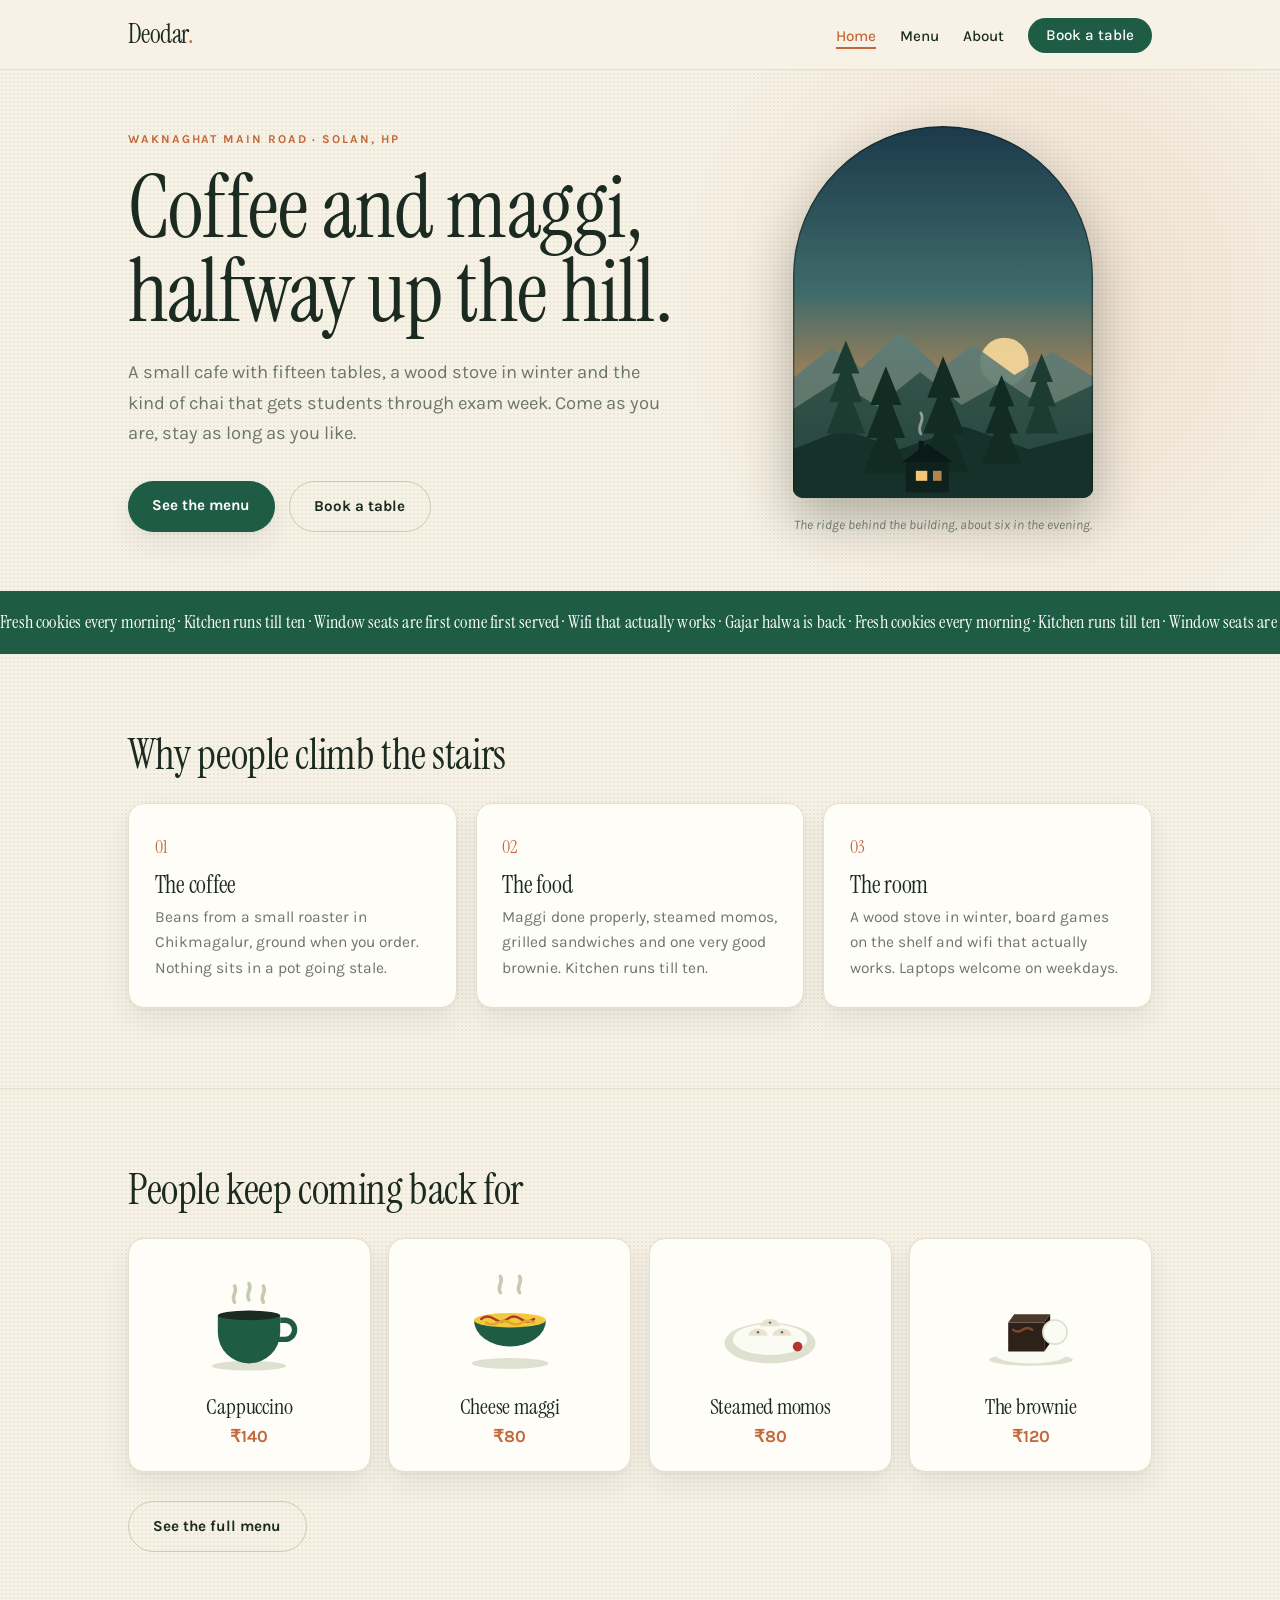
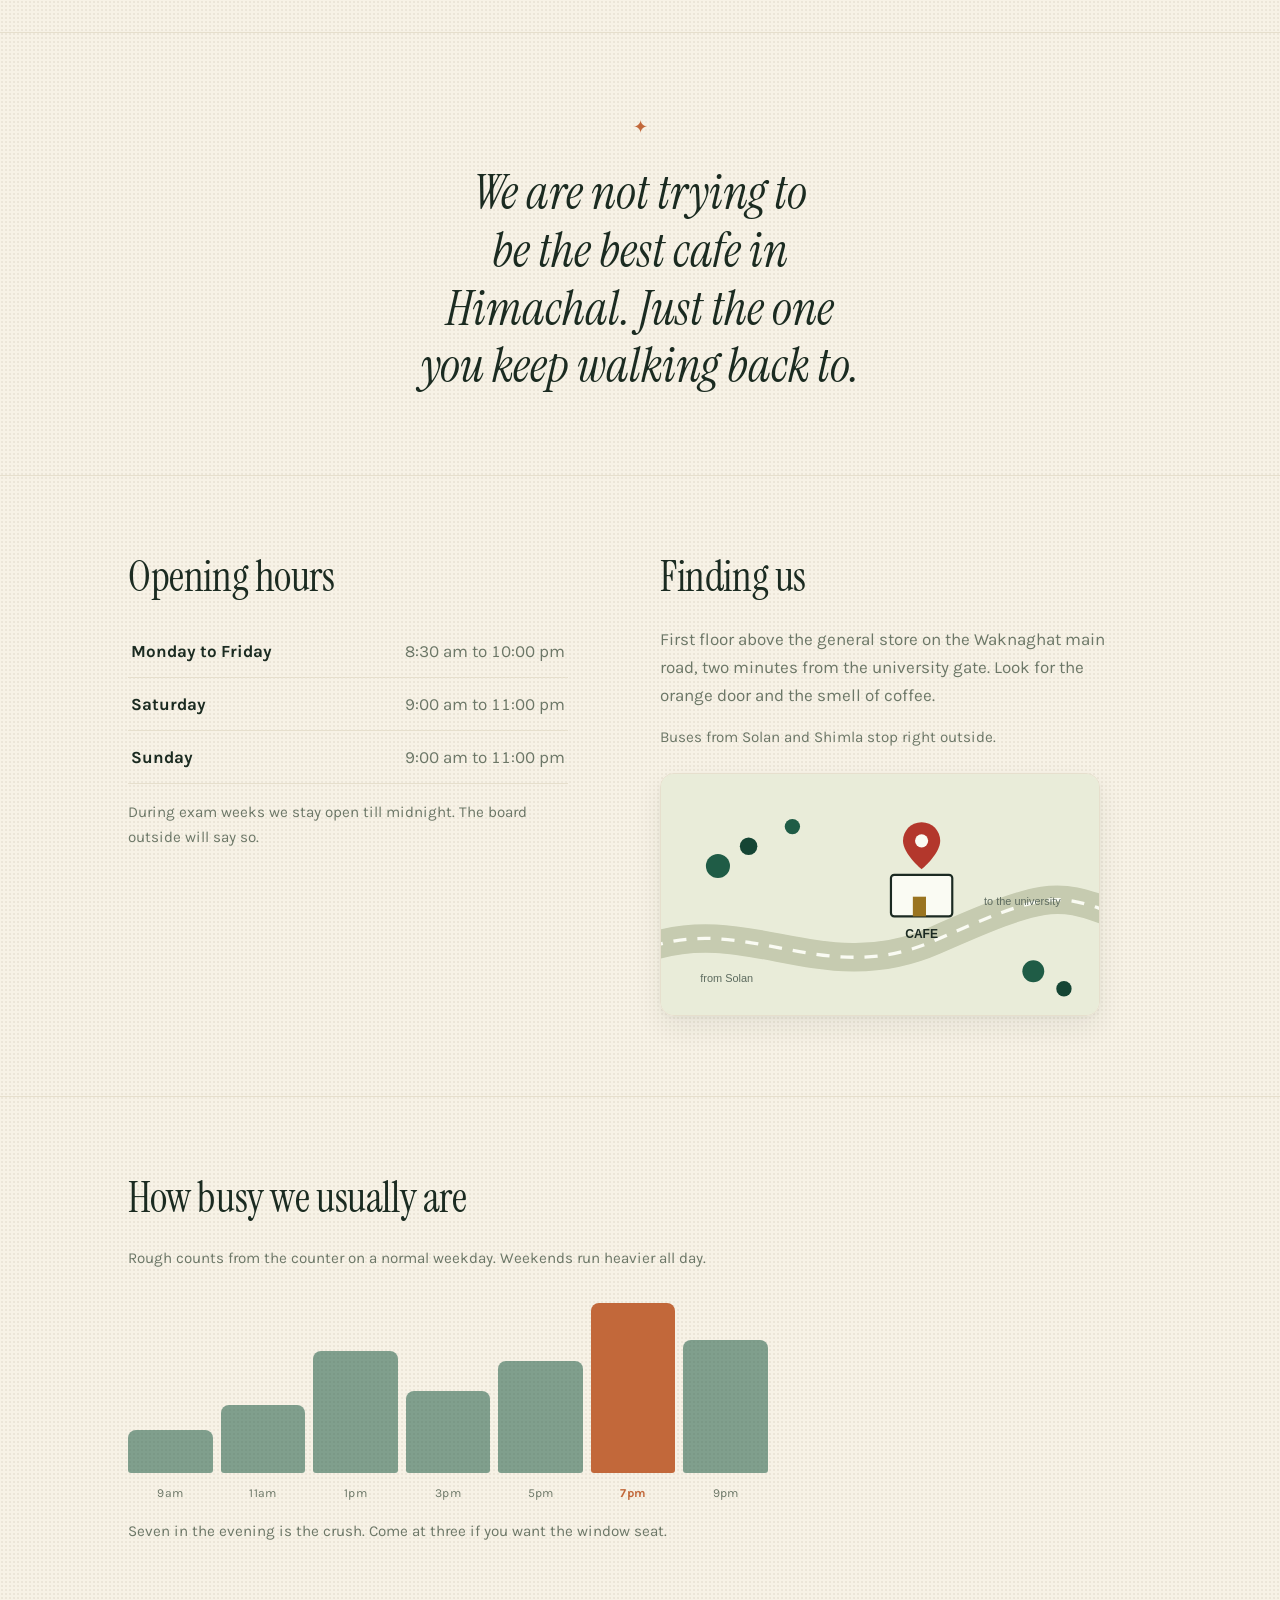
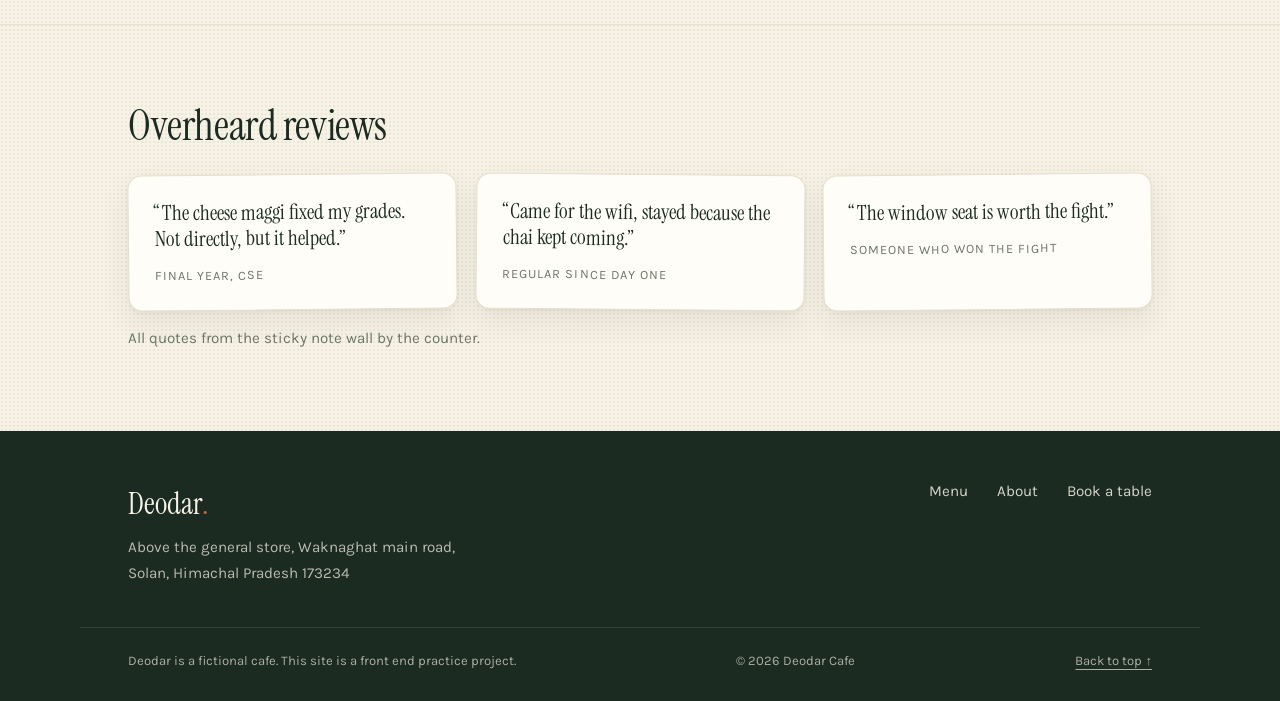
==== index.html @ 100032c5 "menu reads in two columns on wider screens" ====
<!DOCTYPE html>
<html lang="en">
<head>
  <meta charset="UTF-8">
  <meta name="viewport" content="width=device-width, initial-scale=1.0">
  <meta name="color-scheme" content="light dark">
  <title>Deodar Cafe · Waknaghat</title>
  <meta name="description" content="Deodar Cafe, a small fictional cafe in Waknaghat, Solan. Coffee, chai, maggi and momos. Built as a front end practice project.">
  <link rel="icon" href="data:image/svg+xml,%3Csvg xmlns='http://www.w3.org/2000/svg' viewBox='0 0 100 100'%3E%3Crect width='100' height='100' rx='22' fill='%231f5c46'/%3E%3Ctext x='50' y='72' font-size='58' font-weight='bold' text-anchor='middle' fill='%23f7f2ea' font-family='Georgia, serif'%3ED%3C/text%3E%3C/svg%3E">
  <link rel="preconnect" href="https://fonts.googleapis.com">
  <link rel="preconnect" href="https://fonts.gstatic.com" crossorigin>
  <link href="https://fonts.googleapis.com/css2?family=Instrument+Serif:ital@0;1&family=Karla:wght@400;500;700&display=swap" rel="stylesheet">
  <link rel="stylesheet" href="css/styles.css?v=4">
</head>
<body>

  <a class="skip" href="#main">Skip to content</a>

  <header class="site-head" id="top">
    <div class="container nav">
      <a class="brand" href="index.html">Deodar<span class="brand-mark">.</span></a>
      <nav aria-label="Primary">
        <ul class="nav-links">
          <li><a href="index.html" aria-current="page">Home</a></li>
          <li><a href="menu.html">Menu</a></li>
          <li><a href="about.html">About</a></li>
          <li><a class="nav-cta" href="book.html">Book a table</a></li>
        </ul>
      </nav>
    </div>
  </header>

  <main id="main">

    <section class="hero">
      <div class="container hero-grid">
        <div class="hero-text">
          <p class="eyebrow">Waknaghat main road · Solan, HP</p>
          <h1>Coffee and maggi, halfway up the hill.</h1>
          <p class="lede">
            A small cafe with fifteen tables, a wood stove in winter and the
            kind of chai that gets students through exam week. Come as you are,
            stay as long as you like.
          </p>
          <div class="hero-actions">
            <a class="btn" href="menu.html">See the menu</a>
            <a class="btn btn-ghost" href="book.html">Book a table</a>
          </div>
        </div>
        <figure class="hero-art">
          <img src="images/ridge.svg" alt="Deodar trees and Himalayan ridges at dusk, with the lit window of the cafe" width="420" height="520">
          <figcaption>The ridge behind the building, about six in the evening.</figcaption>
        </figure>
      </div>
    </section>

    <div class="ticker">
      <div class="ticker-track">
        <p class="ticker-items">Fresh cookies every morning · Kitchen runs till ten · Window seats are first come first served · Wifi that actually works · Gajar halwa is back ·&nbsp;</p>
        <p class="ticker-items" aria-hidden="true">Fresh cookies every morning · Kitchen runs till ten · Window seats are first come first served · Wifi that actually works · Gajar halwa is back ·&nbsp;</p>
      </div>
    </div>

    <section class="highlights">
      <div class="container">
        <h2 class="section-title">Why people climb the stairs</h2>
        <div class="highlight-grid">
          <article class="highlight">
            <h3>The coffee</h3>
            <p>
              Beans from a small roaster in Chikmagalur, ground when you order.
              Nothing sits in a pot going stale.
            </p>
          </article>
          <article class="highlight">
            <h3>The food</h3>
            <p>
              Maggi done properly, steamed momos, grilled sandwiches and one
              very good brownie. Kitchen runs till ten.
            </p>
          </article>
          <article class="highlight">
            <h3>The room</h3>
            <p>
              A wood stove in winter, board games on the shelf and wifi that
              actually works. Laptops welcome on weekdays.
            </p>
          </article>
        </div>
      </div>
    </section>

    <section class="teaser">
      <div class="container">
        <h2 class="section-title">People keep coming back for</h2>
        <div class="teaser-grid">
          <a class="teaser-card" href="menu.html">
            <img src="images/coffee-cup.svg" alt="" width="120" height="120">
            <h3>Cappuccino</h3>
            <p class="teaser-price">₹140</p>
          </a>
          <a class="teaser-card" href="menu.html">
            <img src="images/maggi-bowl.svg" alt="" width="120" height="120">
            <h3>Cheese maggi</h3>
            <p class="teaser-price">₹80</p>
          </a>
          <a class="teaser-card" href="menu.html">
            <img src="images/momos.svg" alt="" width="120" height="120">
            <h3>Steamed momos</h3>
            <p class="teaser-price">₹80</p>
          </a>
          <a class="teaser-card" href="menu.html">
            <img src="images/brownie.svg" alt="" width="120" height="120">
            <h3>The brownie</h3>
            <p class="teaser-price">₹120</p>
          </a>
        </div>
        <p class="after-grid"><a class="btn btn-ghost" href="menu.html">See the full menu</a></p>
      </div>
    </section>

    <section class="statement">
      <div class="container">
        <p class="statement-mark" aria-hidden="true">✦</p>
        <p class="statement-text">
          We are not trying to be the best cafe in Himachal.
          Just the one you keep walking back to.
        </p>
      </div>
    </section>

    <section class="hours">
      <div class="container hours-grid">
        <div>
          <h2 class="section-title">Opening hours</h2>
          <table class="hours-table">
            <caption class="visually-hidden">Opening hours by day</caption>
            <tbody>
              <tr>
                <th scope="row">Monday to Friday</th>
                <td>8:30 am to 10:00 pm</td>
              </tr>
              <tr>
                <th scope="row">Saturday</th>
                <td>9:00 am to 11:00 pm</td>
              </tr>
              <tr>
                <th scope="row">Sunday</th>
                <td>9:00 am to 11:00 pm</td>
              </tr>
            </tbody>
          </table>
          <p class="note">During exam weeks we stay open till midnight. The board outside will say so.</p>
        </div>
        <div>
          <h2 class="section-title">Finding us</h2>
          <p>
            First floor above the general store on the Waknaghat main road,
            two minutes from the university gate. Look for the orange door
            and the smell of coffee.
          </p>
          <p class="note">Buses from Solan and Shimla stop right outside.</p>
          <img class="map" src="images/find-us.svg" alt="Hand drawn map showing the cafe on the main road, with a pin above the general store" width="400" height="220">
        </div>
      </div>
    </section>

    <section class="busy">
      <div class="container">
        <h2 class="section-title">How busy we usually are</h2>
        <p class="note">Rough counts from the counter on a normal weekday. Weekends run heavier all day.</p>
        <ul class="busy-chart">
          <li style="--level: 25"><span class="bar"></span><span class="hour">9am</span></li>
          <li style="--level: 40"><span class="bar"></span><span class="hour">11am</span></li>
          <li style="--level: 72"><span class="bar"></span><span class="hour">1pm</span></li>
          <li style="--level: 48"><span class="bar"></span><span class="hour">3pm</span></li>
          <li style="--level: 66"><span class="bar"></span><span class="hour">5pm</span></li>
          <li class="peak" style="--level: 100"><span class="bar"></span><span class="hour">7pm</span></li>
          <li style="--level: 78"><span class="bar"></span><span class="hour">9pm</span></li>
        </ul>
        <p class="note">Seven in the evening is the crush. Come at three if you want the window seat.</p>
      </div>
    </section>

    <section class="quotes">
      <div class="container">
        <h2 class="section-title">Overheard reviews</h2>
        <div class="quote-grid">
          <blockquote class="quote">
            <p>“The cheese maggi fixed my grades. Not directly, but it helped.”</p>
            <footer class="quote-who">Final year, CSE</footer>
          </blockquote>
          <blockquote class="quote">
            <p>“Came for the wifi, stayed because the chai kept coming.”</p>
            <footer class="quote-who">Regular since day one</footer>
          </blockquote>
          <blockquote class="quote">
            <p>“The window seat is worth the fight.”</p>
            <footer class="quote-who">Someone who won the fight</footer>
          </blockquote>
        </div>
        <p class="note">All quotes from the sticky note wall by the counter.</p>
      </div>
    </section>

  </main>

  <footer class="site-foot">
    <div class="container foot-grid">
      <div>
        <p class="foot-brand">Deodar<span class="brand-mark">.</span></p>
        <p class="foot-addr">
          Above the general store, Waknaghat main road,<br>
          Solan, Himachal Pradesh 173234
        </p>
      </div>
      <ul class="foot-links">
        <li><a href="menu.html">Menu</a></li>
        <li><a href="about.html">About</a></li>
        <li><a href="book.html">Book a table</a></li>
      </ul>
    </div>
    <div class="container foot-note">
      <p>Deodar is a fictional cafe. This site is a front end practice project.</p>
      <p>© 2026 Deodar Cafe</p>
      <a class="top-link" href="#top">Back to top ↑</a>
    </div>
  </footer>

</body>
</html>
---- css/styles.css ----
/*
  Deodar Cafe
  One stylesheet for the whole site. Mobile first, no javascript.
*/

/* tokens */

:root {
  --bg: #f7f2e6;
  --card: #fffdf7;
  --ink: #1b2b21;
  --muted: #6c7767;
  --brand: #1f5c46;
  --brand-deep: #14402f;
  --accent: #c2683a;
  --gold: #b0801f;
  --line: #e6dfcd;
  --line-strong: #d2c8b1;
  --shadow: 0 2px 4px rgba(27, 43, 33, 0.04), 0 12px 28px rgba(27, 43, 33, 0.07);
  --shadow-lift: 0 4px 8px rgba(27, 43, 33, 0.06), 0 18px 40px rgba(27, 43, 33, 0.12);

  --display: "Instrument Serif", Georgia, "Times New Roman", serif;
  --body: "Karla", -apple-system, "Segoe UI", Roboto, Helvetica, Arial, sans-serif;
}

/* dark theme, follows the device setting */

@media (prefers-color-scheme: dark) {
  :root {
    --bg: #12160e;
    --card: #1e2419;
    --ink: #ece7d8;
    --muted: #9aa28f;
    --brand: #7fc0a0;
    --brand-deep: #a2d7bb;
    --accent: #e29063;
    --gold: #d8ae4c;
    --line: #333a2a;
    --line-strong: #48513a;
    --shadow: 0 2px 4px rgba(0, 0, 0, 0.3), 0 12px 28px rgba(0, 0, 0, 0.35);
    --shadow-lift: 0 4px 8px rgba(0, 0, 0, 0.35), 0 18px 40px rgba(0, 0, 0, 0.45);
  }
}

/* base */

* {
  box-sizing: border-box;
}

html {
  scroll-behavior: smooth;
}

body {
  margin: 0;
  background-color: var(--bg);
  /* a faint speckle so the paper is not a flat slab of colour */
  background-image: radial-gradient(rgba(120, 110, 80, 0.09) 1px, transparent 1px);
  background-size: 4px 4px;
  color: var(--ink);
  font-family: var(--body);
  font-size: 1.0625rem;
  line-height: 1.65;
  -webkit-font-smoothing: antialiased;
}

h1,
h2,
h3 {
  font-family: var(--display);
  font-weight: 400;
  line-height: 1.05;
  letter-spacing: -0.01em;
  margin: 0;
}

p {
  margin: 0;
}

img {
  max-width: 100%;
  display: block;
}

a {
  color: var(--brand-deep);
  text-decoration-thickness: 1px;
  text-underline-offset: 4px;
}

a:hover {
  color: var(--accent);
}

:focus-visible {
  outline: 2px solid var(--accent);
  outline-offset: 3px;
}

::selection {
  background: var(--brand);
  color: #fff;
}

.container {
  max-width: 1120px;
  margin-inline: auto;
  padding-inline: clamp(1.25rem, 5vw, 3rem);
}

/* skip link, hidden until focused */

.skip {
  position: absolute;
  left: -999px;
}

.skip:focus {
  left: 1rem;
  top: 1rem;
  z-index: 60;
  background: var(--ink);
  color: var(--bg);
  padding: 0.5rem 0.9rem;
  border-radius: 8px;
}

.visually-hidden {
  position: absolute;
  width: 1px;
  height: 1px;
  overflow: hidden;
  clip: rect(0 0 0 0);
  white-space: nowrap;
}

/* small caps label used above headings */

.eyebrow {
  font-size: 0.75rem;
  font-weight: 700;
  letter-spacing: 0.16em;
  text-transform: uppercase;
  color: var(--accent);
  margin-bottom: 1rem;
}

/* header */

.site-head {
  position: sticky;
  top: 0;
  z-index: 30;
  background: color-mix(in srgb, var(--bg) 88%, transparent);
  backdrop-filter: blur(10px);
  border-bottom: 1px solid var(--line);
}

.nav {
  display: flex;
  align-items: center;
  justify-content: space-between;
  gap: 0.6rem 1rem;
  flex-wrap: wrap;
  padding-block: 0.85rem;
}

.brand {
  font-family: var(--display);
  font-size: 1.6rem;
  letter-spacing: -0.02em;
  color: var(--ink);
  text-decoration: none;
}

.brand-mark {
  color: var(--accent);
}

.nav-links {
  list-style: none;
  margin: 0;
  padding: 0;
  display: flex;
  align-items: center;
  flex-wrap: wrap;
  gap: 0.4rem 1.5rem;
}

.nav-links a {
  position: relative;
  font-size: 0.95rem;
  font-weight: 500;
  color: var(--ink);
  text-decoration: none;
}

/* underline grows from the left on hover */
.nav-links a:not(.nav-cta)::after {
  content: "";
  position: absolute;
  left: 0;
  bottom: -4px;
  width: 100%;
  height: 1.5px;
  background: var(--accent);
  transform: scaleX(0);
  transform-origin: left;
  transition: transform 0.25s ease;
}

.nav-links a:not(.nav-cta):hover::after,
.nav-links a[aria-current="page"]:not(.nav-cta)::after {
  transform: scaleX(1);
}

.nav-links a:hover {
  color: var(--accent);
}

.nav-links a[aria-current="page"] {
  color: var(--accent);
}

.nav-cta {
  background: var(--brand);
  color: #fff !important;
  padding: 0.55em 1.2em;
  border-radius: 999px;
  transition: background 0.2s ease, transform 0.2s ease;
}

.nav-cta:hover {
  background: var(--brand-deep);
  transform: translateY(-1px);
}

/* buttons */

.btn {
  display: inline-block;
  font-weight: 700;
  font-size: 0.95rem;
  text-decoration: none;
  background: var(--brand);
  color: #fff;
  padding: 0.8em 1.6em;
  border-radius: 999px;
  box-shadow: var(--shadow);
  transition: background 0.2s ease, transform 0.2s ease, box-shadow 0.2s ease;
}

.btn:hover {
  background: var(--brand-deep);
  color: #fff;
  transform: translateY(-2px);
  box-shadow: var(--shadow-lift);
}

.btn:active {
  transform: translateY(0);
}

.btn-ghost {
  background: transparent;
  color: var(--ink);
  border: 1.5px solid var(--line-strong);
  box-shadow: none;
}

.btn-ghost:hover {
  background: transparent;
  color: var(--accent);
  border-color: var(--accent);
}

/* hero */

.hero {
  position: relative;
  overflow: hidden;
  padding-block: 0;
}

/* a soft warm glow behind the hero */
.hero::before {
  content: "";
  position: absolute;
  top: -30%;
  right: -10%;
  width: 60%;
  aspect-ratio: 1;
  background: radial-gradient(circle, rgba(194, 104, 58, 0.14), transparent 65%);
  pointer-events: none;
}

.hero-grid {
  position: relative;
  display: grid;
  gap: 2.5rem;
  align-items: center;
  padding-block: clamp(2.5rem, 5vw, 3.5rem);
}

h1 {
  font-size: clamp(2.9rem, 9vw, 5.4rem);
  line-height: 0.98;
  max-width: 15ch;
}

.lede {
  margin-top: 1.4rem;
  font-size: 1.15rem;
  max-width: 50ch;
  color: var(--muted);
}

.hero-actions {
  margin-top: 2rem;
  display: flex;
  flex-wrap: wrap;
  gap: 0.9rem;
}

.hero-art {
  margin: 0;
  max-width: 420px;
  margin-inline: auto;
}

.hero-art img {
  width: 100%;
  height: auto;
  border-radius: 210px 210px 14px 14px;
  box-shadow: 0 20px 50px rgba(15, 29, 24, 0.3);
}

.hero-art figcaption {
  margin-top: 1rem;
  font-size: 0.82rem;
  color: var(--muted);
  text-align: center;
  font-style: italic;
}

/* the scrolling notice band */

.ticker {
  overflow: hidden;
  background: var(--brand);
  color: #fff;
}

.ticker-track {
  display: flex;
  width: max-content;
  animation: slide 34s linear infinite;
}

.ticker:hover .ticker-track {
  animation-play-state: paused;
}

.ticker-items {
  margin: 0;
  padding-block: 1rem;
  white-space: nowrap;
  font-family: var(--display);
  font-size: 1.15rem;
  letter-spacing: 0.01em;
}

@keyframes slide {
  to {
    transform: translateX(-50%);
  }
}

/* sections */

main > section {
  padding-block: clamp(3rem, 8vw, 5rem);
}

main > section + section:not(.hero) {
  border-top: 1px solid var(--line);
}

.page-head {
  padding-block: clamp(2.5rem, 7vw, 4rem) clamp(1.5rem, 4vw, 2.5rem);
}

.page-head h1 {
  font-size: clamp(2.4rem, 7vw, 4rem);
}

.section-title {
  font-size: clamp(1.8rem, 4.5vw, 2.6rem);
  margin-bottom: 1.6rem;
}

.note {
  color: var(--muted);
  font-size: 0.95rem;
  margin-top: 1rem;
}

/* highlights */

.highlight-grid {
  display: grid;
  gap: 1.2rem;
  counter-reset: highlight;
}

.highlight {
  position: relative;
  background: var(--card);
  border: 1px solid var(--line);
  border-radius: 16px;
  padding: 1.8rem 1.6rem 1.6rem;
  box-shadow: var(--shadow);
  transition: transform 0.25s ease, box-shadow 0.25s ease;
}

.highlight::before {
  counter-increment: highlight;
  content: "0" counter(highlight);
  font-family: var(--display);
  font-size: 1.1rem;
  color: var(--accent);
  display: block;
  margin-bottom: 0.6rem;
}

.highlight:hover {
  transform: translateY(-4px);
  box-shadow: var(--shadow-lift);
}

.highlight h3 {
  font-size: 1.5rem;
  margin-bottom: 0.5rem;
}

.highlight p {
  font-size: 0.97rem;
  color: var(--muted);
}

/* the favourites row */

.teaser-grid {
  display: flex;
  gap: 1.1rem;
  overflow-x: auto;
  scroll-snap-type: x mandatory;
  padding-bottom: 0.6rem;
}

.teaser-card {
  flex: 0 0 64%;
  scroll-snap-align: start;
  display: block;
  text-align: center;
  text-decoration: none;
  color: var(--ink);
  background: var(--card);
  border: 1px solid var(--line);
  border-radius: 16px;
  padding: 1.6rem 1rem 1.3rem;
  box-shadow: var(--shadow);
  transition: transform 0.25s ease, box-shadow 0.25s ease, border-color 0.25s ease;
}

.teaser-card:hover {
  transform: translateY(-5px);
  border-color: var(--brand);
  box-shadow: var(--shadow-lift);
  color: var(--ink);
}

.teaser-card img {
  margin-inline: auto;
  height: auto;
  transition: transform 0.3s ease;
}

.teaser-card:hover img {
  transform: scale(1.07) rotate(-2deg);
}

.teaser-card h3 {
  font-size: 1.35rem;
  margin-top: 0.7rem;
}

.teaser-price {
  margin-top: 0.2rem;
  font-weight: 700;
  color: var(--accent);
}

.after-grid {
  margin-top: 1.8rem;
}

/* the quiet statement between sections */

.statement {
  text-align: center;
}

.statement-mark {
  font-size: 1.1rem;
  color: var(--accent);
  margin-bottom: 1.4rem;
}

.statement-text {
  font-family: var(--display);
  font-style: italic;
  font-size: clamp(1.7rem, 4.6vw, 3rem);
  line-height: 1.2;
  max-width: 20ch;
  margin-inline: auto;
  text-wrap: balance;
}

/* hours and directions */

.hours-grid {
  display: grid;
  gap: 2.5rem;
}

.hours-grid p {
  max-width: 48ch;
  color: var(--muted);
}

.hours-table {
  border-collapse: collapse;
  width: 100%;
  max-width: 440px;
}

.hours-table th,
.hours-table td {
  padding: 0.75rem 0.2rem;
  border-bottom: 1px solid var(--line);
}

.hours-table th {
  text-align: left;
  font-weight: 700;
  color: var(--ink);
}

.hours-table td {
  text-align: right;
  color: var(--muted);
  font-variant-numeric: tabular-nums;
}

.map {
  margin-top: 1.4rem;
  width: 100%;
  max-width: 440px;
  height: auto;
  border: 1px solid var(--line);
  border-radius: 14px;
  box-shadow: var(--shadow);
}

/* the busy chart, each bar reads its height off a custom property */

.busy-chart {
  list-style: none;
  margin: 2rem 0 0;
  padding: 0;
  display: grid;
  grid-auto-flow: column;
  grid-auto-columns: 1fr;
  gap: 0.5rem;
  align-items: end;
  max-width: 640px;
}

.busy-chart li {
  display: grid;
  gap: 0.6rem;
  justify-items: center;
}

/* the bar is drawn at full height straight away.
   an entrance animation would hide the numbers if it never ran. */
.bar {
  width: 100%;
  height: calc(var(--level) * 1.7px);
  background: var(--brand);
  border-radius: 8px 8px 3px 3px;
  opacity: 0.55;
  transition: opacity 0.2s ease, transform 0.2s ease;
}

.busy-chart li:hover .bar {
  opacity: 1;
  transform: translateY(-3px);
}

.peak .bar {
  background: var(--accent);
  opacity: 1;
}

.hour {
  font-size: 0.76rem;
  color: var(--muted);
  letter-spacing: 0.02em;
}

.peak .hour {
  color: var(--accent);
  font-weight: 700;
}

/* the sticky note quotes */

.quote-grid {
  display: grid;
  gap: 1.2rem;
}

.quote {
  margin: 0;
  background: var(--card);
  border: 1px solid var(--line);
  border-radius: 14px;
  padding: 1.5rem 1.6rem;
  box-shadow: var(--shadow);
  transition: transform 0.25s ease;
}

.quote:nth-child(odd) {
  transform: rotate(-0.6deg);
}

.quote:nth-child(even) {
  transform: rotate(0.5deg);
}

.quote:hover {
  transform: rotate(0deg) translateY(-3px);
}

.quote p {
  font-family: var(--display);
  font-size: 1.3rem;
  line-height: 1.25;
}

.quote-who {
  margin-top: 0.8rem;
  font-size: 0.8rem;
  letter-spacing: 0.08em;
  text-transform: uppercase;
  color: var(--muted);
}

/* footer */

.site-foot {
  background: var(--ink);
  color: var(--bg);
  padding-block: 3rem 1.8rem;
}

.foot-grid {
  display: flex;
  flex-wrap: wrap;
  justify-content: space-between;
  gap: 1.8rem 2.5rem;
}

.foot-brand {
  font-family: var(--display);
  font-size: 1.9rem;
  margin-bottom: 0.4rem;
}

.foot-addr {
  font-size: 0.95rem;
  opacity: 0.72;
  line-height: 1.7;
}

.foot-links {
  list-style: none;
  margin: 0;
  padding: 0;
  display: flex;
  flex-wrap: wrap;
  gap: 0.5rem 1.8rem;
  font-size: 0.95rem;
}

.foot-links a {
  color: inherit;
  text-decoration: none;
  opacity: 0.85;
}

.foot-links a:hover {
  color: inherit;
  opacity: 1;
  text-decoration: underline;
  text-underline-offset: 5px;
}

.foot-note {
  margin-top: 2.5rem;
  padding-top: 1.4rem;
  border-top: 1px solid rgba(247, 242, 230, 0.16);
  display: flex;
  flex-wrap: wrap;
  justify-content: space-between;
  align-items: center;
  gap: 0.5rem 2rem;
  font-size: 0.82rem;
  opacity: 0.66;
}

.foot-note p {
  margin: 0;
}

.top-link {
  color: inherit;
}

.top-link:hover {
  color: inherit;
}

/* about page */

.story-grid {
  display: grid;
  gap: 2.5rem;
}

.story-col p {
  max-width: 52ch;
  color: var(--muted);
}

.story-col p + p {
  margin-top: 1.1rem;
}

.rules-grid {
  display: grid;
  gap: 1.1rem;
}

.rule {
  background: var(--card);
  border: 1px solid var(--line);
  border-left: 4px solid var(--brand);
  border-radius: 12px;
  padding: 1.3rem 1.5rem;
  transition: transform 0.2s ease, box-shadow 0.2s ease;
}

.rule:hover {
  transform: translateX(4px);
  box-shadow: var(--shadow);
}

.rule h3 {
  font-size: 1.3rem;
  margin-bottom: 0.35rem;
}

.rule p {
  font-size: 0.95rem;
  color: var(--muted);
}

.gallery-grid {
  display: grid;
  grid-template-columns: repeat(2, 1fr);
  gap: 1.1rem;
  margin-top: 1.8rem;
}

.tile {
  margin: 0;
  background: var(--card);
  border: 1px solid var(--line);
  border-radius: 14px;
  padding: 1.2rem 1rem 0.9rem;
  text-align: center;
  box-shadow: var(--shadow);
  transition: transform 0.25s ease, box-shadow 0.25s ease, border-color 0.25s ease;
}

.tile:hover {
  transform: translateY(-4px);
  border-color: var(--brand);
  box-shadow: var(--shadow-lift);
}

.tile-link {
  display: block;
  cursor: zoom-in;
}

.tile img {
  margin-inline: auto;
  height: auto;
  transition: transform 0.3s ease;
}

.tile:hover img {
  transform: scale(1.06);
}

.tile figcaption {
  font-size: 0.85rem;
  color: var(--muted);
  margin-top: 0.5rem;
}

/* the lightbox, opened by :target when its id is in the address bar */

.lightbox {
  position: fixed;
  inset: 0;
  z-index: 80;
  display: none;
  align-items: center;
  justify-content: center;
  padding: 1.5rem;
}

.lightbox:target {
  display: flex;
  animation: fade-in 0.25s ease both;
}

.lightbox-back {
  position: absolute;
  inset: 0;
  background: rgba(20, 24, 15, 0.82);
  cursor: zoom-out;
}

.lightbox-inner {
  position: relative;
  margin: 0;
  background: var(--card);
  border-radius: 18px;
  padding: 2rem 2rem 1.4rem;
  box-shadow: var(--shadow-lift);
  text-align: center;
  max-width: 420px;
}

.lightbox-inner img {
  width: min(280px, 60vw);
  height: auto;
  margin-inline: auto;
}

.lightbox-inner figcaption {
  margin-top: 0.8rem;
  font-family: var(--display);
  font-size: 1.35rem;
  color: var(--ink);
}

.lightbox-close {
  position: absolute;
  top: 1.2rem;
  right: 1.4rem;
  width: 2.4rem;
  height: 2.4rem;
  display: grid;
  place-items: center;
  font-size: 1.6rem;
  line-height: 1;
  text-decoration: none;
  color: var(--bg);
  background: rgba(255, 255, 255, 0.14);
  border-radius: 50%;
  transition: background 0.2s ease;
}

.lightbox-close:hover {
  background: rgba(255, 255, 255, 0.28);
  color: #fff;
}

/* menu */

.menu-body {
  display: grid;
  gap: 3.2rem 3.5rem;
}

.menu-section + .menu-section {
  margin-top: 0;
}

.menu-heading {
  font-size: clamp(1.9rem, 5vw, 2.6rem);
  margin-bottom: 1.4rem;
  padding-bottom: 0.5rem;
  border-bottom: 2px solid var(--line-strong);
}

.menu-list {
  list-style: none;
  margin: 0;
  padding: 0;
  display: grid;
  gap: 1.3rem;
}

.dish {
  display: flex;
  align-items: baseline;
  gap: 0.6rem;
}

.dish-name {
  font-weight: 700;
  font-size: 1.05rem;
}

.dots {
  flex: 1;
  border-bottom: 1.5px dotted var(--line-strong);
  transform: translateY(-4px);
}

.price {
  font-weight: 700;
  white-space: nowrap;
  color: var(--accent);
  font-variant-numeric: tabular-nums;
}

.dish-desc {
  color: var(--muted);
  font-size: 0.93rem;
  margin-top: 0.25rem;
  max-width: 52ch;
}

.tag {
  display: inline-block;
  font-size: 0.65rem;
  font-weight: 700;
  letter-spacing: 0.09em;
  text-transform: uppercase;
  color: var(--brand);
  border: 1px solid var(--brand);
  border-radius: 999px;
  padding: 0.15em 0.6em;
  margin-left: 0.4em;
  vertical-align: 0.12em;
}

/* the category filter, radios drive which sections stay on screen */

.menu-filter > input {
  position: absolute;
  left: -999px;
}

.filter-row {
  display: flex;
  flex-wrap: wrap;
  gap: 0.6rem;
  margin-bottom: 2.8rem;
  padding-bottom: 1.4rem;
  border-bottom: 1px solid var(--line);
}

.filter-chip {
  cursor: pointer;
  font-size: 0.85rem;
  font-weight: 500;
  padding: 0.5em 1.1em;
  border: 1.5px solid var(--line-strong);
  border-radius: 999px;
  color: var(--muted);
  transition: background 0.2s ease, color 0.2s ease, border-color 0.2s ease;
}

.filter-chip:hover {
  border-color: var(--brand);
  color: var(--brand);
}

#cat-all:checked ~ .filter-row .filter-chip[for="cat-all"],
#cat-coffee:checked ~ .filter-row .filter-chip[for="cat-coffee"],
#cat-chai:checked ~ .filter-row .filter-chip[for="cat-chai"],
#cat-bites:checked ~ .filter-row .filter-chip[for="cat-bites"],
#cat-sweet:checked ~ .filter-row .filter-chip[for="cat-sweet"] {
  background: var(--brand);
  border-color: var(--brand);
  color: #fff;
}

#cat-all:focus-visible ~ .filter-row .filter-chip[for="cat-all"],
#cat-coffee:focus-visible ~ .filter-row .filter-chip[for="cat-coffee"],
#cat-chai:focus-visible ~ .filter-row .filter-chip[for="cat-chai"],
#cat-bites:focus-visible ~ .filter-row .filter-chip[for="cat-bites"],
#cat-sweet:focus-visible ~ .filter-row .filter-chip[for="cat-sweet"] {
  outline: 2px solid var(--accent);
  outline-offset: 3px;
}

/* hide whatever does not match the picked category */
#cat-coffee:checked ~ .menu-body .menu-section:not(.is-coffee),
#cat-chai:checked ~ .menu-body .menu-section:not(.is-chai),
#cat-bites:checked ~ .menu-body .menu-section:not(.is-bites),
#cat-sweet:checked ~ .menu-body .menu-section:not(.is-sweet) {
  display: none;
}

/* whatever is left sits at the top, so drop the stacking margin */
#cat-coffee:checked ~ .menu-body .menu-section,
#cat-chai:checked ~ .menu-body .menu-section,
#cat-bites:checked ~ .menu-body .menu-section,
#cat-sweet:checked ~ .menu-body .menu-section {
  margin-top: 0;
  animation: fade-in 0.35s ease both;
}

@keyframes fade-in {
  from {
    opacity: 0;
    transform: translateY(8px);
  }
  to {
    opacity: 1;
    transform: none;
  }
}

/* booking form */

.book-form {
  max-width: 660px;
  display: grid;
  gap: 1.6rem;
}

.book-form fieldset {
  display: grid;
  gap: 1.1rem;
  margin: 0;
  padding: 1.5rem 1.6rem 1.7rem;
  background: var(--card);
  border: 1px solid var(--line);
  border-radius: 16px;
  box-shadow: var(--shadow);
}

.book-form legend {
  font-family: var(--display);
  font-size: 1.5rem;
  padding-inline: 0.5em;
}

.field {
  display: grid;
  gap: 0.4rem;
}

.field label,
.choice-label {
  font-weight: 700;
  font-size: 0.92rem;
}

.field-row {
  display: grid;
  gap: 1.1rem;
}

input,
select,
textarea {
  font: inherit;
  color: inherit;
  width: 100%;
  background: var(--bg);
  border: 1.5px solid var(--line-strong);
  border-radius: 10px;
  padding: 0.65em 0.9em;
  transition: border-color 0.2s ease, box-shadow 0.2s ease;
}

input:focus,
select:focus,
textarea:focus {
  outline: none;
  border-color: var(--brand);
  box-shadow: 0 0 0 3px rgba(31, 92, 70, 0.16);
}

textarea {
  resize: vertical;
}

.choices {
  display: flex;
  flex-wrap: wrap;
  gap: 0.5rem 1.5rem;
}

.choice {
  display: flex;
  align-items: center;
  gap: 0.5rem;
  font-weight: 400;
  cursor: pointer;
}

.choice input {
  width: auto;
  accent-color: var(--brand);
}

.hint {
  font-size: 0.85rem;
  color: var(--muted);
  margin: 0;
}

.btn-submit {
  border: none;
  cursor: pointer;
  font-size: 1rem;
  justify-self: start;
  width: auto;
}

/* show validation state once a field has been touched */

input:user-invalid,
textarea:user-invalid {
  border-color: #b3372c;
}

input:user-invalid:focus,
textarea:user-invalid:focus {
  box-shadow: 0 0 0 3px rgba(179, 55, 44, 0.16);
}

input:user-valid {
  border-color: var(--brand);
}

/* faq */

.faq-list {
  display: grid;
  gap: 0.8rem;
  max-width: 660px;
}

.faq-list details {
  background: var(--card);
  border: 1px solid var(--line);
  border-radius: 12px;
  padding: 1.1rem 1.3rem;
  transition: box-shadow 0.2s ease;
}

.faq-list details[open] {
  box-shadow: var(--shadow);
}

.faq-list summary {
  font-weight: 700;
  cursor: pointer;
  list-style: none;
  display: flex;
  justify-content: space-between;
  align-items: center;
  gap: 1rem;
}

.faq-list summary::-webkit-details-marker {
  display: none;
}

.faq-list summary::after {
  content: "+";
  font-family: var(--display);
  font-size: 1.5rem;
  line-height: 1;
  color: var(--accent);
  transition: transform 0.25s ease;
}

.faq-list details[open] summary::after {
  transform: rotate(45deg);
}

.faq-list details[open] summary {
  margin-bottom: 0.6rem;
}

.faq-list details p {
  color: var(--muted);
  font-size: 0.96rem;
  max-width: 56ch;
}

/* wider screens */

@media (min-width: 640px) {
  .highlight-grid {
    grid-template-columns: repeat(2, 1fr);
  }

  .rules-grid {
    grid-template-columns: 1fr 1fr;
  }

  .gallery-grid {
    grid-template-columns: repeat(3, 1fr);
  }

  .field-row {
    grid-template-columns: 1fr 1fr;
  }
}

@media (min-width: 900px) {
  .hero-grid {
    grid-template-columns: 1.15fr 0.85fr;
  }

  .highlight-grid {
    grid-template-columns: repeat(3, 1fr);
  }

  .teaser-grid {
    display: grid;
    grid-template-columns: repeat(4, 1fr);
    overflow: visible;
    padding-bottom: 0;
  }

  .hours-grid {
    grid-template-columns: 1fr 1fr;
  }

  .quote-grid {
    grid-template-columns: repeat(3, 1fr);
  }

  .story-grid {
    grid-template-columns: 1fr 1fr;
  }

  .gallery-grid {
    grid-template-columns: repeat(5, 1fr);
  }

  /* a real menu reads in two columns once there is room */
  .menu-body {
    grid-template-columns: repeat(2, minmax(0, 1fr));
    align-items: start;
  }
}

/* printing the menu should give just the menu */

@media print {
  .site-head,
  .site-foot,
  .ticker,
  .skip {
    display: none;
  }

  body {
    background: #fff;
    color: #000;
  }
}

/* respect reduced motion settings */

@media (prefers-reduced-motion: reduce) {
  html {
    scroll-behavior: auto;
  }

  * {
    transition: none !important;
    animation: none !important;
  }
}
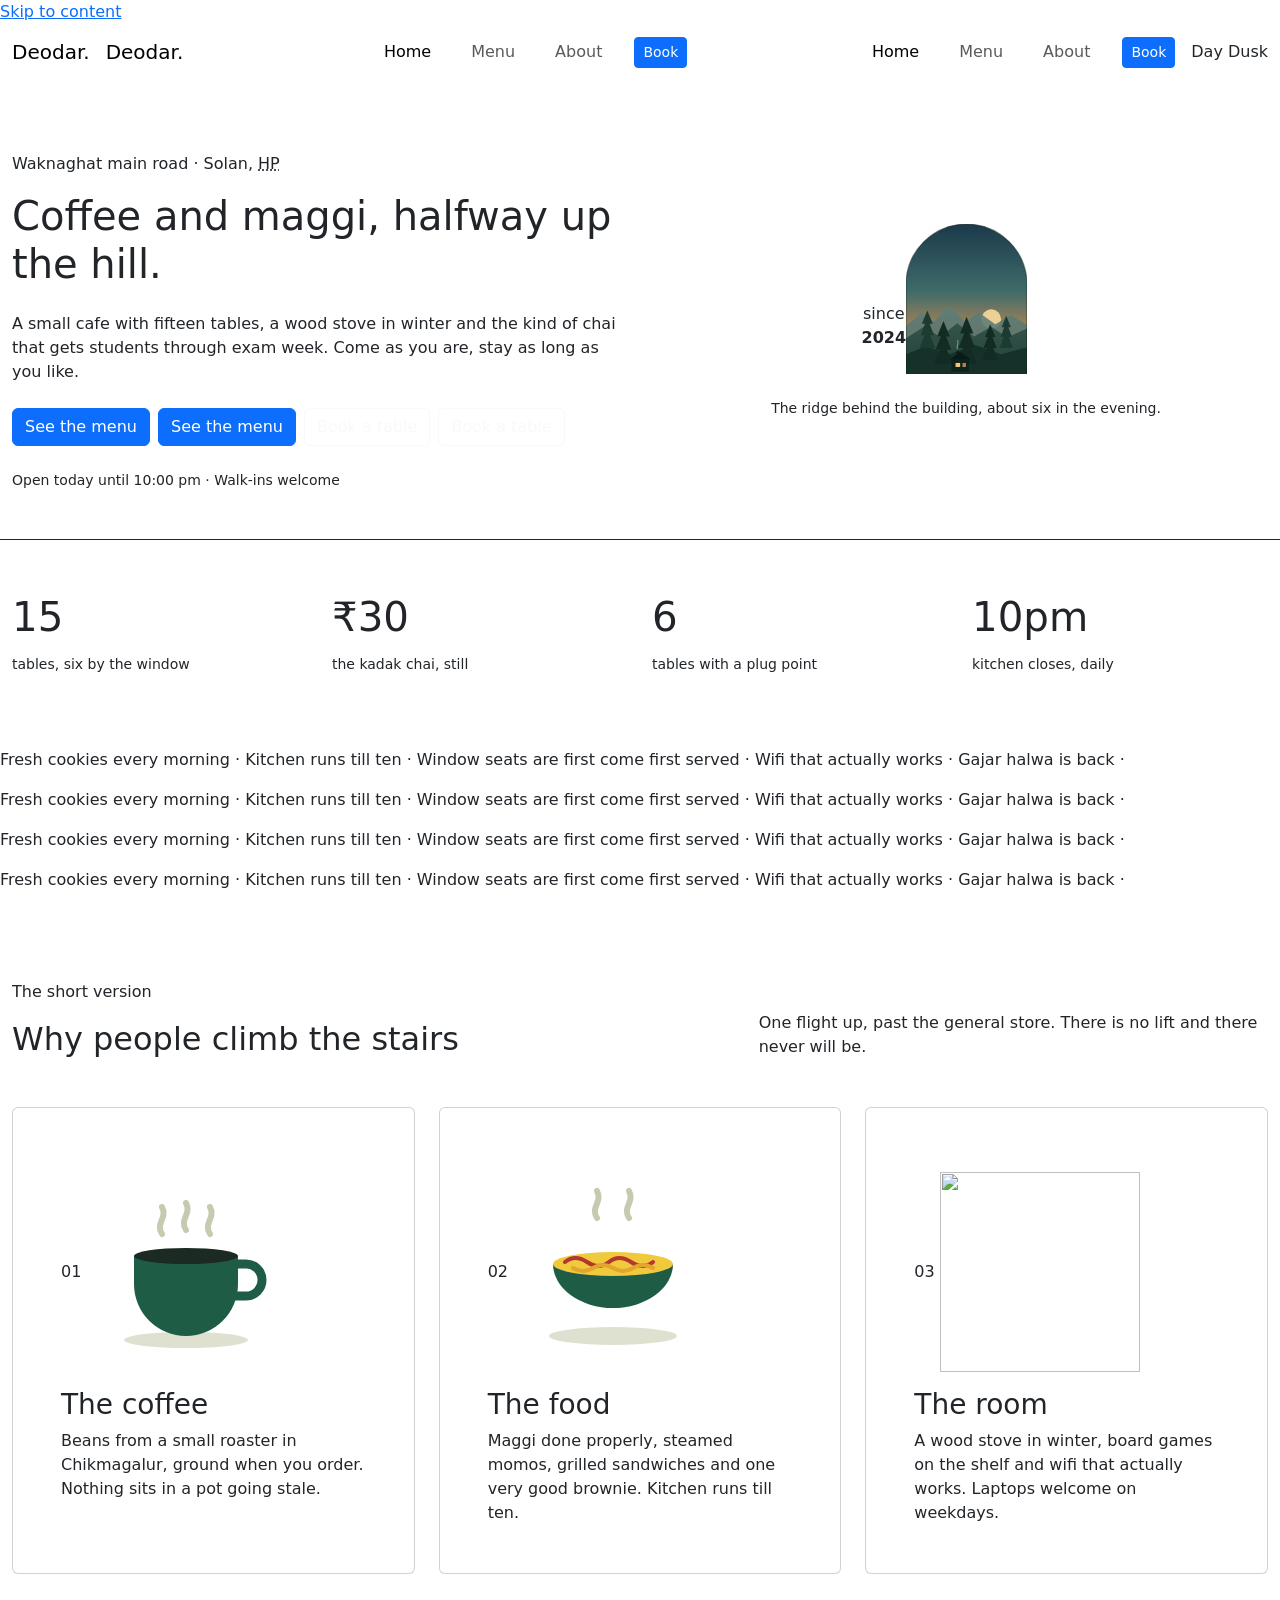
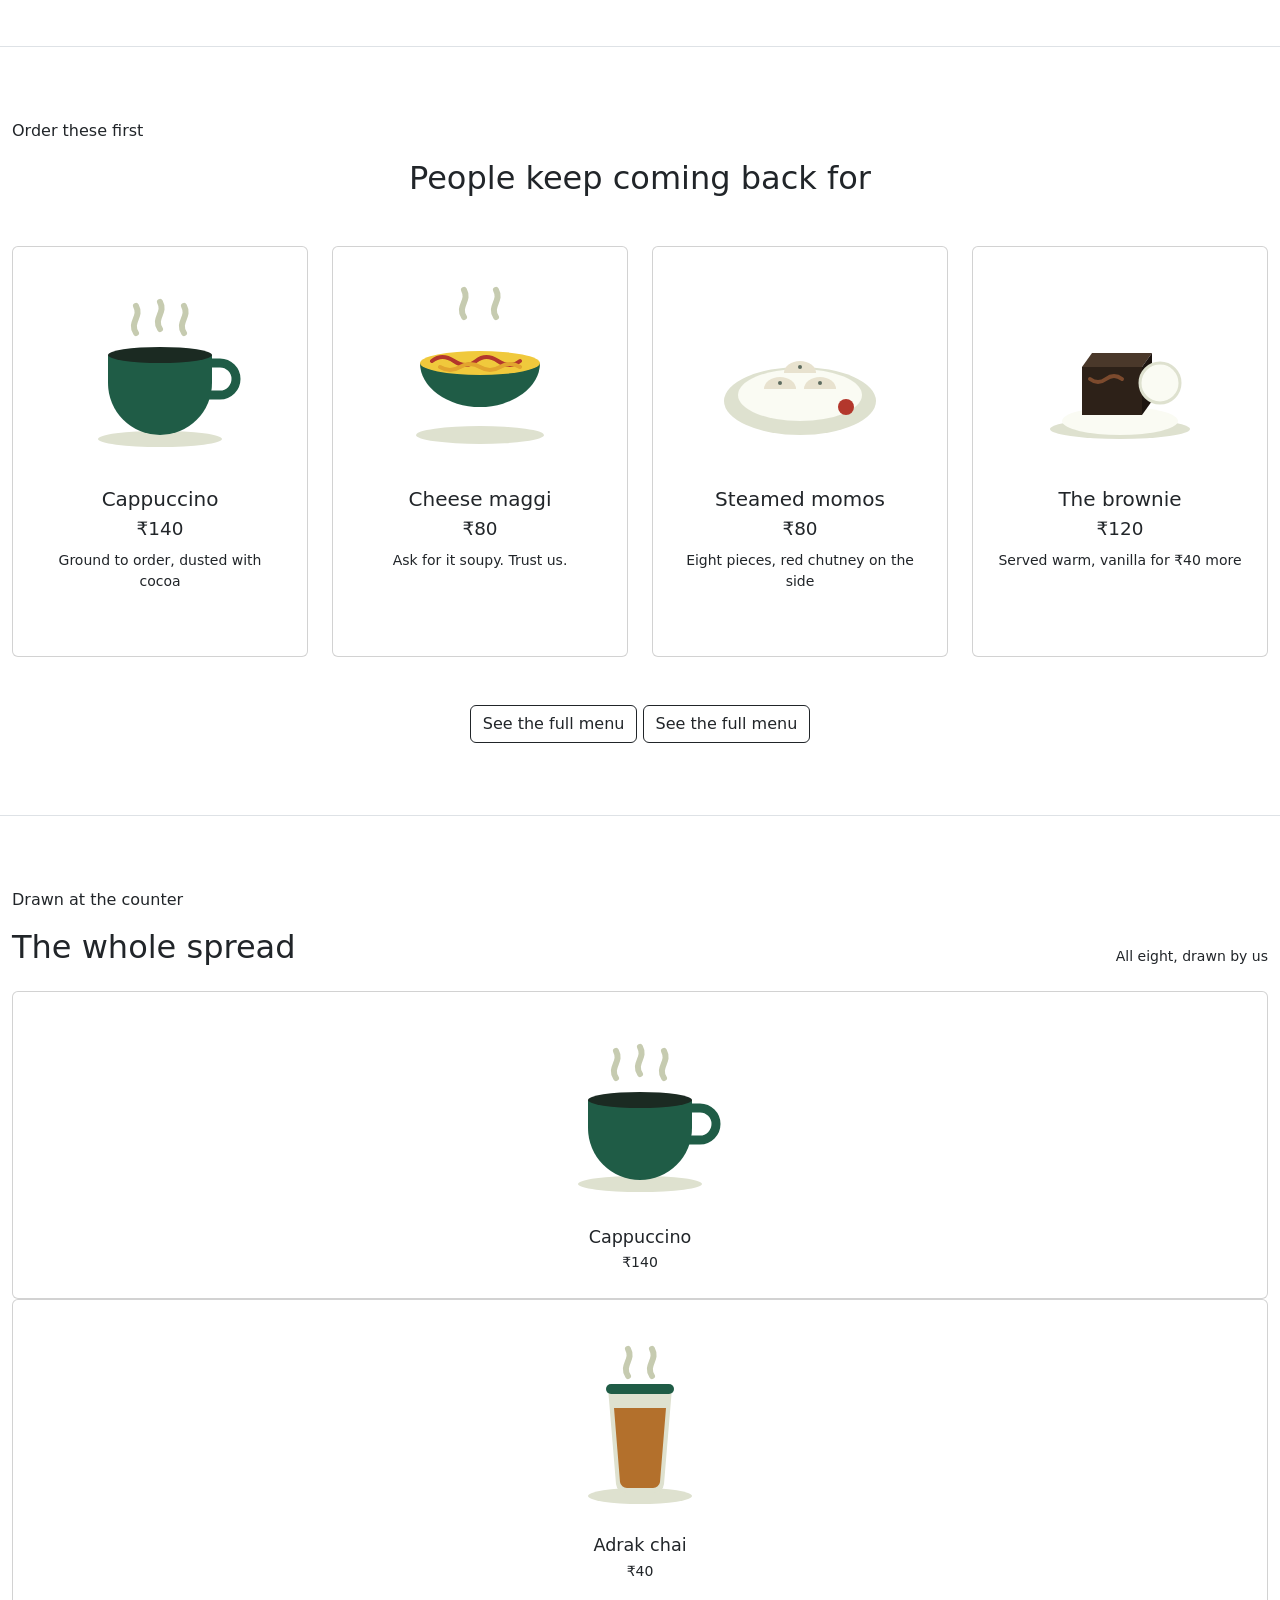
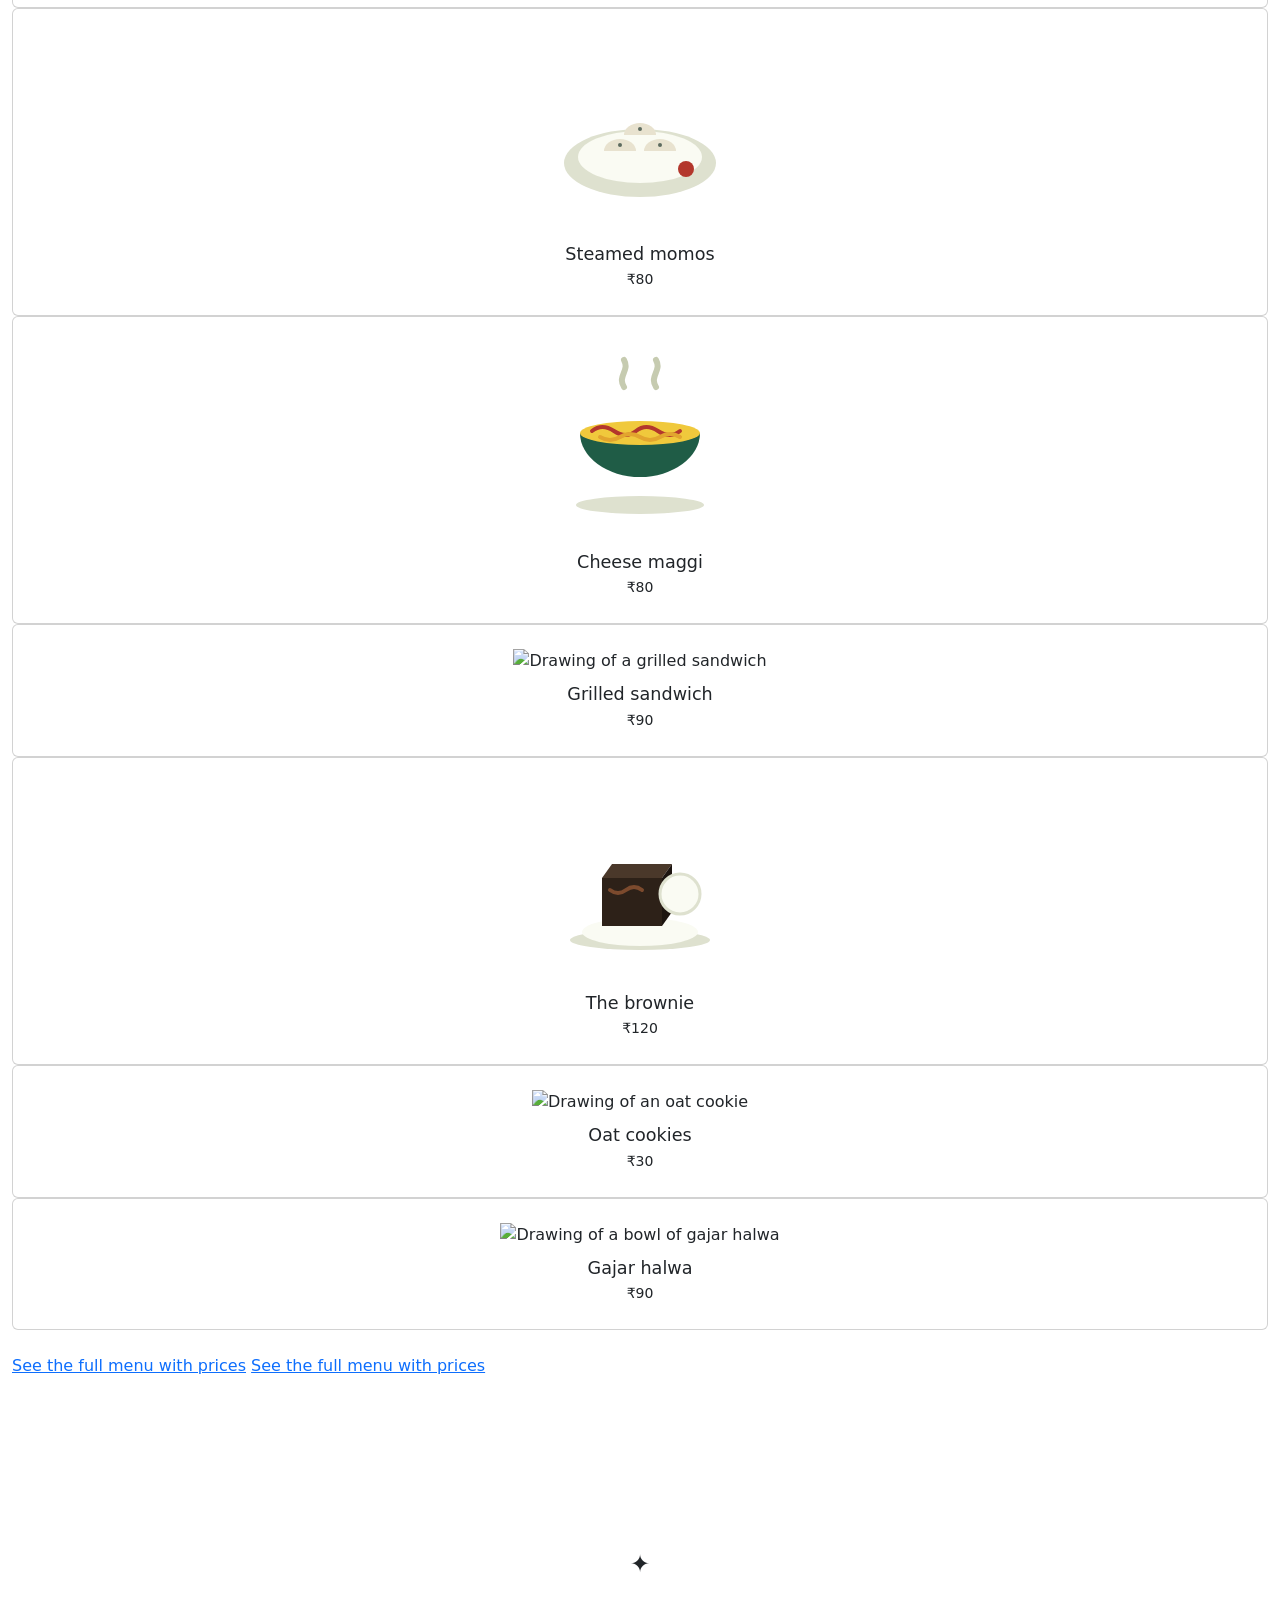
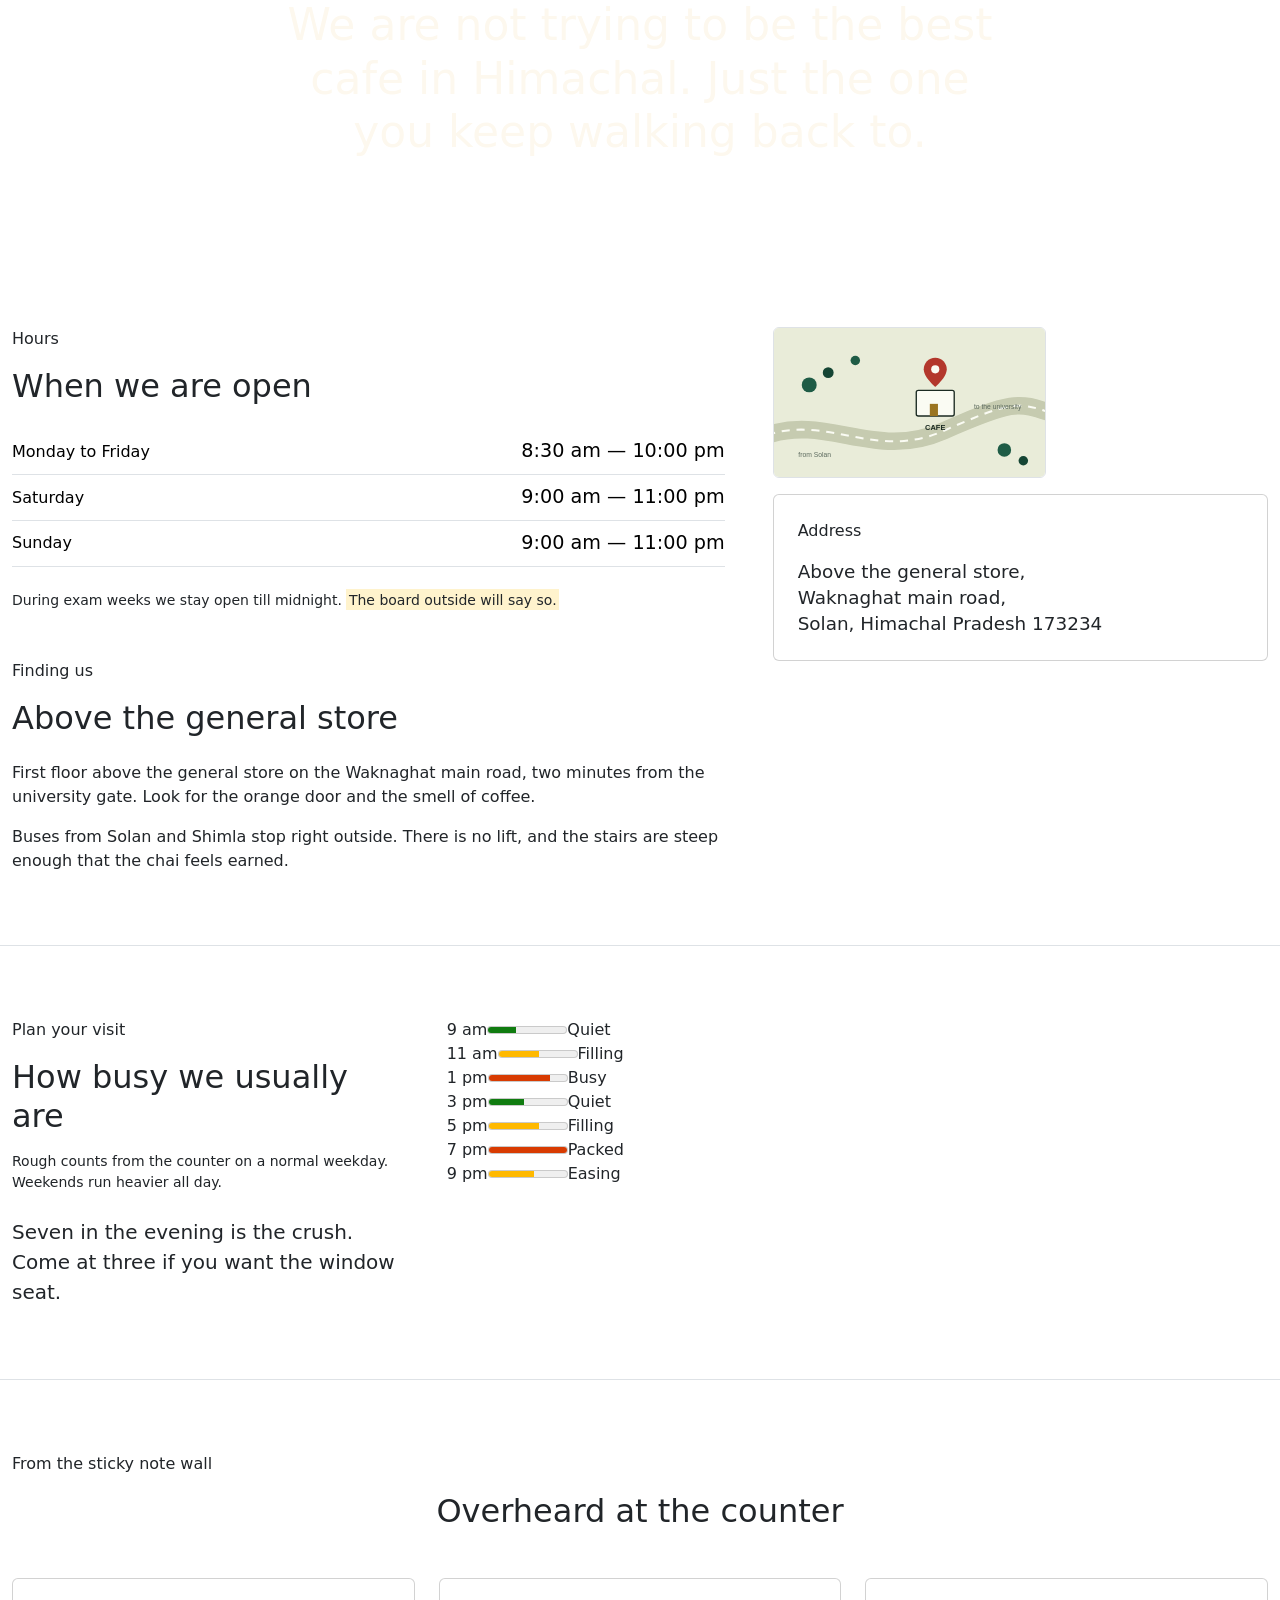
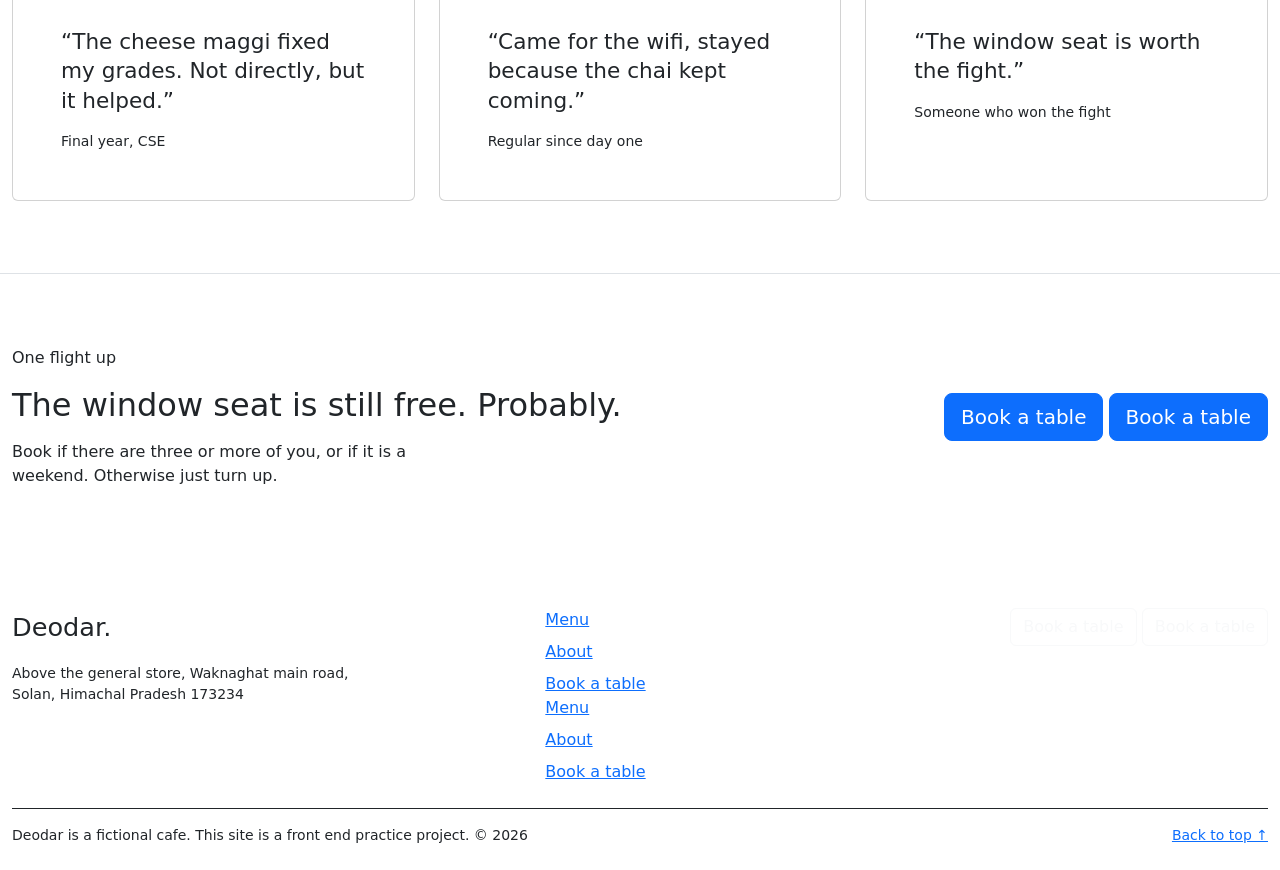
==== commit 97988a7e: "feat(home): arch hero, ticker, illustrated cards, meter-based busy chart" ====
--- a/index.html
+++ b/index.html
@@ -3,229 +3,354 @@
 <head>
   <meta charset="UTF-8">
   <meta name="viewport" content="width=device-width, initial-scale=1.0">
-  <meta name="color-scheme" content="light dark">
   <title>Deodar Cafe · Waknaghat</title>
-  <meta name="description" content="Deodar Cafe, a small fictional cafe in Waknaghat, Solan. Coffee, chai, maggi and momos. Built as a front end practice project.">
-  <link rel="icon" href="data:image/svg+xml,%3Csvg xmlns='http://www.w3.org/2000/svg' viewBox='0 0 100 100'%3E%3Crect width='100' height='100' rx='22' fill='%231f5c46'/%3E%3Ctext x='50' y='72' font-size='58' font-weight='bold' text-anchor='middle' fill='%23f7f2ea' font-family='Georgia, serif'%3ED%3C/text%3E%3C/svg%3E">
+  <meta name="description" content="Deodar Cafe, a small fictional cafe in Waknaghat, Solan. Coffee, chai, maggi and momos. Built with Bootstrap 5 CSS and no JavaScript.">
   <link rel="preconnect" href="https://fonts.googleapis.com">
   <link rel="preconnect" href="https://fonts.gstatic.com" crossorigin>
-  <link href="https://fonts.googleapis.com/css2?family=Instrument+Serif:ital@0;1&family=Karla:wght@400;500;700&display=swap" rel="stylesheet">
-  <link rel="stylesheet" href="css/styles.css?v=4">
+  <link href="https://fonts.googleapis.com/css2?family=Karla:wght@400;600;700&family=Newsreader:ital,opsz,wght@0,6..72,300;0,6..72,400;0,6..72,500;1,6..72,400&display=swap" rel="stylesheet">
+  <link href="https://cdn.jsdelivr.net/npm/bootstrap@5.3.3/dist/css/bootstrap.min.css" rel="stylesheet">
+  <link rel="stylesheet" href="theme.css">
 </head>
-<body>
-
-  <a class="skip" href="#main">Skip to content</a>
-
-  <header class="site-head" id="top">
-    <div class="container nav">
-      <a class="brand" href="index.html">Deodar<span class="brand-mark">.</span></a>
-      <nav aria-label="Primary">
-        <ul class="nav-links">
-          <li><a href="index.html" aria-current="page">Home</a></li>
+<body id="top">
+
+<!-- Theme anchors. A link to #dusk targets the second one, which flips every
+     token in theme.css. #day un-targets it. No JavaScript involved. -->
+<i class="theme-anchor" id="day"></i>
+<i class="theme-anchor" id="dusk"></i>
+
+<div class="page">
+
+<a class="skip" href="#main">Skip to content</a>
+
+<nav class="navbar navbar-expand site-nav sticky-top" aria-label="Primary">
+  <div class="container-xxl">
+    <a class="navbar-brand brand t-light-inline" href="index.html">Deodar.</a>
+    <a class="navbar-brand brand t-dark-inline" href="index.html#dusk">Deodar.</a>
+
+    <ul class="navbar-nav flex-row align-items-center gap-3 gap-md-4 ms-auto t-light-flex">
+      <li class="nav-item"><a class="nav-link active" aria-current="page" href="index.html">Home</a></li>
+      <li class="nav-item"><a class="nav-link" href="menu.html">Menu</a></li>
+      <li class="nav-item"><a class="nav-link d-none d-sm-inline" href="about.html">About</a></li>
+      <li class="nav-item"><a class="btn btn-primary btn-sm" href="book.html">Book</a></li>
+    </ul>
+
+    <ul class="navbar-nav flex-row align-items-center gap-3 gap-md-4 ms-auto t-dark-flex">
+      <li class="nav-item"><a class="nav-link active" aria-current="page" href="index.html#dusk">Home</a></li>
+      <li class="nav-item"><a class="nav-link" href="menu.html#dusk">Menu</a></li>
+      <li class="nav-item"><a class="nav-link d-none d-sm-inline" href="about.html#dusk">About</a></li>
+      <li class="nav-item"><a class="btn btn-primary btn-sm" href="book.html#dusk">Book</a></li>
+    </ul>
+      <span class="mode-switch ms-3" title="Day / dusk theme">
+        <span class="mode-label t-light-inline">Day</span>
+        <span class="mode-label t-dark-inline">Dusk</span>
+        <span class="switch-track" aria-hidden="true"><span class="switch-knob"></span></span>
+        <a class="switch-hit t-light-inline" href="#dusk" aria-label="Switch to the dusk theme"></a>
+        <a class="switch-hit t-dark-inline" href="#day" aria-label="Switch to the day theme"></a>
+      </span>
+  </div>
+</nav>
+
+<main id="main">
+
+  <!-- Hero ---------------------------------------------------------------- -->
+  <section class="bg-dark-pine pt-5 pb-0">
+    <div class="container-xxl py-lg-4">
+      <div class="row align-items-center g-5">
+        <div class="col-lg-6">
+          <p class="eyebrow">Waknaghat main road · Solan, <abbr title="Himachal Pradesh">HP</abbr></p>
+          <h1 class="mb-4">Coffee and maggi, halfway up the hill.</h1>
+          <p class="lede text-light-soft mb-4">A small cafe with fifteen tables, a wood stove in winter and the kind of chai that gets students through exam week. Come as you are, stay as long as you like.</p>
+          <div class="d-flex flex-wrap gap-2 mb-4">
+            <a class="btn btn-primary t-light-inline" href="menu.html">See the menu</a>
+            <a class="btn btn-primary t-dark-inline" href="menu.html#dusk">See the menu</a>
+            <a class="btn btn-outline-light t-light-inline" href="book.html">Book a table</a>
+            <a class="btn btn-outline-light t-dark-inline" href="book.html#dusk">Book a table</a>
+          </div>
+          <p class="small text-light-faint mb-0">Open today until <time datetime="22:00">10:00 pm</time> · Walk-ins welcome</p>
+        </div>
+
+        <div class="col-lg-6">
+          <figure class="text-center mb-0">
+            <span class="position-relative d-inline-block">
+              <img class="arch-img drift" src="images/ridge.svg" alt="Deodar trees and Himalayan ridges at dusk, with the lit window of the cafe" width="121" height="150">
+              <span class="seal position-absolute d-none d-sm-grid" style="bottom:1.5rem;left:-2.75rem" aria-hidden="true">
+                <span>since</span><b>2024</b>
+              </span>
+            </span>
+            <figcaption class="mt-4 mb-0 serif-italic small text-light-faint">The ridge behind the building, about six in the evening.</figcaption>
+          </figure>
+        </div>
+      </div>
+
+      <div class="row row-cols-2 row-cols-lg-4 g-4 border-top mt-5 pt-4" style="border-color:var(--line-deep) !important">
+        <div class="col"><span class="numeral d-block mb-1" style="font-size:clamp(1.9rem,1.4rem + 1.4vw,2.6rem)">15</span><span class="small text-light-faint">tables, six by the window</span></div>
+        <div class="col"><span class="numeral d-block mb-1" style="font-size:clamp(1.9rem,1.4rem + 1.4vw,2.6rem)">₹30</span><span class="small text-light-faint">the kadak chai, still</span></div>
+        <div class="col"><span class="numeral d-block mb-1" style="font-size:clamp(1.9rem,1.4rem + 1.4vw,2.6rem)">6</span><span class="small text-light-faint">tables with a plug point</span></div>
+        <div class="col"><span class="numeral d-block mb-1" style="font-size:clamp(1.9rem,1.4rem + 1.4vw,2.6rem)">10pm</span><span class="small text-light-faint">kitchen closes, daily</span></div>
+      </div>
+      <div class="pt-5"></div>
+    </div>
+    <div class="ridge-edge"></div>
+  </section>
+
+  <!-- Ticker -------------------------------------------------------------- -->
+  <div class="ticker" aria-hidden="true">
+    <div class="ticker__track">
+      <p>Fresh cookies every morning · Kitchen runs till ten · Window seats are first come first served · Wifi that actually works · Gajar halwa is back ·&nbsp;</p>
+      <p>Fresh cookies every morning · Kitchen runs till ten · Window seats are first come first served · Wifi that actually works · Gajar halwa is back ·&nbsp;</p>
+      <p>Fresh cookies every morning · Kitchen runs till ten · Window seats are first come first served · Wifi that actually works · Gajar halwa is back ·&nbsp;</p>
+      <p>Fresh cookies every morning · Kitchen runs till ten · Window seats are first come first served · Wifi that actually works · Gajar halwa is back ·&nbsp;</p>
+    </div>
+  </div>
+
+  <!-- Three reasons ------------------------------------------------------- -->
+  <section class="py-5">
+    <div class="container-xxl py-lg-4">
+      <div class="row align-items-end g-4 mb-5">
+        <div class="col-lg-7">
+          <p class="eyebrow">The short version</p>
+          <h2 class="mb-0">Why people climb the stairs</h2>
+        </div>
+        <div class="col-lg-5">
+          <p class="text-soft mb-0">One flight up, past the general store. There is no lift and there never will be.</p>
+        </div>
+      </div>
+
+      <div class="row row-cols-1 row-cols-md-3 g-4">
+        <div class="col"><div class="card card-lift h-100"><div class="card-body p-4 p-xl-5">
+          <span class="counter-index">01</span>
+          <img class="illo-md my-3" src="images/coffee-cup.svg" alt="" width="200" height="200">
+          <h3 class="mb-2">The coffee</h3>
+          <p class="text-soft mb-0">Beans from a small roaster in Chikmagalur, ground when you order. Nothing sits in a pot going stale.</p>
+        </div></div></div>
+        <div class="col"><div class="card card-lift h-100"><div class="card-body p-4 p-xl-5">
+          <span class="counter-index">02</span>
+          <img class="illo-md my-3" src="images/maggi-bowl.svg" alt="" width="200" height="200">
+          <h3 class="mb-2">The food</h3>
+          <p class="text-soft mb-0">Maggi done properly, steamed momos, grilled sandwiches and one very good brownie. Kitchen runs till ten.</p>
+        </div></div></div>
+        <div class="col"><div class="card card-lift h-100"><div class="card-body p-4 p-xl-5">
+          <span class="counter-index">03</span>
+          <img class="illo-md my-3" src="images/cookie.svg" alt="" width="200" height="200">
+          <h3 class="mb-2">The room</h3>
+          <p class="text-soft mb-0">A wood stove in winter, board games on the shelf and wifi that actually works. Laptops welcome on weekdays.</p>
+        </div></div></div>
+      </div>
+    </div>
+  </section>
+
+  <!-- Signature dishes ---------------------------------------------------- -->
+  <section class="py-5 bg-warm border-top border-bottom">
+    <div class="container-xxl py-lg-4">
+      <p class="eyebrow eyebrow-center">Order these first</p>
+      <h2 class="text-center mb-5">People keep coming back for</h2>
+
+      <div class="row row-cols-2 row-cols-lg-4 g-4">
+        <div class="col"><div class="card card-lift h-100 text-center"><div class="card-body p-4">
+          <img class="illo-lg mx-auto mb-3" src="images/coffee-cup.svg" alt="Drawing of a cappuccino" width="200" height="200">
+          <h3 class="h5 mb-1">Cappuccino</h3>
+          <p class="serif mb-2" style="color:var(--orange);font-size:1.15rem">₹140</p>
+          <p class="small text-soft mb-3">Ground to order, dusted with cocoa</p>
+          <span class="badge badge-pop">Popular</span>
+        </div></div></div>
+        <div class="col"><div class="card card-lift h-100 text-center"><div class="card-body p-4">
+          <img class="illo-lg mx-auto mb-3" src="images/maggi-bowl.svg" alt="Drawing of a bowl of maggi" width="200" height="200">
+          <h3 class="h5 mb-1">Cheese maggi</h3>
+          <p class="serif mb-2" style="color:var(--orange);font-size:1.15rem">₹80</p>
+          <p class="small text-soft mb-3">Ask for it soupy. Trust us.</p>
+          <span class="badge badge-pop">Popular</span>
+        </div></div></div>
+        <div class="col"><div class="card card-lift h-100 text-center"><div class="card-body p-4">
+          <img class="illo-lg mx-auto mb-3" src="images/momos.svg" alt="Drawing of steamed momos" width="200" height="200">
+          <h3 class="h5 mb-1">Steamed momos</h3>
+          <p class="serif mb-2" style="color:var(--orange);font-size:1.15rem">₹80</p>
+          <p class="small text-soft mb-0">Eight pieces, red chutney on the side</p>
+        </div></div></div>
+        <div class="col"><div class="card card-lift h-100 text-center"><div class="card-body p-4">
+          <img class="illo-lg mx-auto mb-3" src="images/brownie.svg" alt="Drawing of a brownie" width="200" height="200">
+          <h3 class="h5 mb-1">The brownie</h3>
+          <p class="serif mb-2" style="color:var(--orange);font-size:1.15rem">₹120</p>
+          <p class="small text-soft mb-0">Served warm, vanilla for ₹40 more</p>
+        </div></div></div>
+      </div>
+
+      <p class="text-center mt-5 mb-0">
+        <a class="btn btn-outline-dark t-light-inline" href="menu.html">See the full menu</a>
+        <a class="btn btn-outline-dark t-dark-inline" href="menu.html#dusk">See the full menu</a>
+      </p>
+    </div>
+  </section>
+
+  <!-- Scroll rail --------------------------------------------------------- -->
+  <section class="py-5">
+    <div class="container-xxl py-lg-4">
+      <div class="row align-items-end g-3 mb-4">
+        <div class="col-md-8">
+          <p class="eyebrow">Drawn at the counter</p>
+          <h2 class="mb-0">The whole spread</h2>
+        </div>
+        <div class="col-md-4 text-md-end"><p class="small text-soft mb-0 d-md-none">Swipe sideways →</p><p class="small text-soft mb-0 d-none d-md-block">All eight, drawn by us</p></div>
+      </div>
+
+      <div class="rail">
+        <figure class="card card-lift text-center mb-0"><div class="card-body p-4"><img class="illo-lg mx-auto mb-2" src="images/coffee-cup.svg" alt="Drawing of a cappuccino" width="200" height="200"><figcaption class="serif" style="font-size:1.1rem">Cappuccino</figcaption><span class="small text-soft">₹140</span></div></figure>
+        <figure class="card card-lift text-center mb-0"><div class="card-body p-4"><img class="illo-lg mx-auto mb-2" src="images/chai-glass.svg" alt="Drawing of a glass of chai" width="200" height="200"><figcaption class="serif" style="font-size:1.1rem">Adrak chai</figcaption><span class="small text-soft">₹40</span></div></figure>
+        <figure class="card card-lift text-center mb-0"><div class="card-body p-4"><img class="illo-lg mx-auto mb-2" src="images/momos.svg" alt="Drawing of steamed momos" width="200" height="200"><figcaption class="serif" style="font-size:1.1rem">Steamed momos</figcaption><span class="small text-soft">₹80</span></div></figure>
+        <figure class="card card-lift text-center mb-0"><div class="card-body p-4"><img class="illo-lg mx-auto mb-2" src="images/maggi-bowl.svg" alt="Drawing of a bowl of maggi" width="200" height="200"><figcaption class="serif" style="font-size:1.1rem">Cheese maggi</figcaption><span class="small text-soft">₹80</span></div></figure>
+        <figure class="card card-lift text-center mb-0"><div class="card-body p-4"><img class="illo-lg mx-auto mb-2" src="images/sandwich.svg" alt="Drawing of a grilled sandwich" width="200" height="200"><figcaption class="serif" style="font-size:1.1rem">Grilled sandwich</figcaption><span class="small text-soft">₹90</span></div></figure>
+        <figure class="card card-lift text-center mb-0"><div class="card-body p-4"><img class="illo-lg mx-auto mb-2" src="images/brownie.svg" alt="Drawing of a brownie" width="200" height="200"><figcaption class="serif" style="font-size:1.1rem">The brownie</figcaption><span class="small text-soft">₹120</span></div></figure>
+        <figure class="card card-lift text-center mb-0"><div class="card-body p-4"><img class="illo-lg mx-auto mb-2" src="images/cookie.svg" alt="Drawing of an oat cookie" width="200" height="200"><figcaption class="serif" style="font-size:1.1rem">Oat cookies</figcaption><span class="small text-soft">₹30</span></div></figure>
+        <figure class="card card-lift text-center mb-0"><div class="card-body p-4"><img class="illo-lg mx-auto mb-2" src="images/halwa.svg" alt="Drawing of a bowl of gajar halwa" width="200" height="200"><figcaption class="serif" style="font-size:1.1rem">Gajar halwa</figcaption><span class="small text-soft">₹90</span></div></figure>
+      </div>
+
+      <p class="mt-4 mb-0">
+        <a class="link-slide t-light-inline" href="menu.html">See the full menu with prices</a>
+        <a class="link-slide t-dark-inline" href="menu.html#dusk">See the full menu with prices</a>
+      </p>
+    </div>
+  </section>
+
+  <!-- Creed --------------------------------------------------------------- -->
+  <section class="bg-dark-pine py-5">
+    <div class="container text-center py-lg-5" style="max-width:48rem">
+      <p class="text-mustard fs-4 mb-3">✦</p>
+      <p class="serif-italic mb-0" style="font-size:clamp(1.6rem,1rem + 2.4vw,2.75rem);line-height:1.22;color:#fdf8ee">We are not trying to be the best cafe in Himachal. Just the one you keep walking back to.</p>
+    </div>
+  </section>
+
+  <!-- Hours + finding us -------------------------------------------------- -->
+  <section class="py-5">
+    <div class="container-xxl py-lg-4">
+      <div class="row g-5">
+        <div class="col-lg-7">
+          <p class="eyebrow">Hours</p>
+          <h2 class="mb-4">When we are open</h2>
+          <table class="table align-middle mb-4">
+            <caption class="visually-hidden">Opening hours by day</caption>
+            <tbody>
+              <tr><th scope="row" class="fw-normal ps-0">Monday to Friday</th><td class="text-end serif pe-0" style="font-size:1.2rem"><time datetime="08:30">8:30 am</time> — <time datetime="22:00">10:00 pm</time></td></tr>
+              <tr><th scope="row" class="fw-normal ps-0">Saturday</th><td class="text-end serif pe-0" style="font-size:1.2rem"><time datetime="09:00">9:00 am</time> — <time datetime="23:00">11:00 pm</time></td></tr>
+              <tr><th scope="row" class="fw-normal ps-0">Sunday</th><td class="text-end serif pe-0" style="font-size:1.2rem"><time datetime="09:00">9:00 am</time> — <time datetime="23:00">11:00 pm</time></td></tr>
+            </tbody>
+          </table>
+          <p class="small text-soft mb-5">During exam weeks we stay open till midnight. <mark>The board outside will say so.</mark></p>
+
+          <p class="eyebrow">Finding us</p>
+          <h2 class="mb-4">Above the general store</h2>
+          <p class="text-soft">First floor above the general store on the Waknaghat main road, two minutes from the university gate. Look for the orange door and the smell of coffee.</p>
+          <p class="text-soft mb-0">Buses from Solan and Shimla stop right outside. There is no lift, and the stairs are steep enough that the chai feels earned.</p>
+        </div>
+
+        <div class="col-lg-5">
+          <div class="sticky-media">
+            <img class="img-fluid rounded border mb-3" src="images/find-us.svg" alt="Hand drawn map showing the cafe on the main road, with a pin above the general store" width="273" height="150">
+            <div class="card"><div class="card-body p-4">
+              <p class="eyebrow mb-3">Address</p>
+              <address class="serif mb-0" style="font-size:1.15rem;font-style:normal;line-height:1.4">Above the general store,<br>Waknaghat main road,<br>Solan, Himachal Pradesh 173234</address>
+            </div></div>
+          </div>
+        </div>
+      </div>
+    </div>
+  </section>
+
+  <!-- Busy chart, using the native <meter> element ------------------------ -->
+  <section class="py-5 bg-warm border-top border-bottom">
+    <div class="container-xxl py-lg-4">
+      <div class="row g-5">
+        <div class="col-lg-4">
+          <p class="eyebrow">Plan your visit</p>
+          <h2 class="mb-3">How busy we usually are</h2>
+          <p class="small text-soft mb-4">Rough counts from the counter on a normal weekday. Weekends run heavier all day.</p>
+          <p class="serif-italic mb-0" style="font-size:1.25rem">Seven in the evening is the crush. Come at three if you want the window seat.</p>
+        </div>
+        <div class="col-lg-8">
+          <div class="busy">
+            <div class="busy-row"><span><time datetime="09:00">9 am</time></span><meter min="0" max="100" low="50" high="75" optimum="20" value="35" aria-label="Nine in the morning, 35 percent full"></meter><span class="busy-word">Quiet</span></div>
+            <div class="busy-row"><span><time datetime="11:00">11 am</time></span><meter min="0" max="100" low="50" high="75" optimum="20" value="52" aria-label="Eleven in the morning, 52 percent full"></meter><span class="busy-word">Filling</span></div>
+            <div class="busy-row"><span><time datetime="13:00">1 pm</time></span><meter min="0" max="100" low="50" high="75" optimum="20" value="78" aria-label="One in the afternoon, 78 percent full"></meter><span class="busy-word">Busy</span></div>
+            <div class="busy-row"><span><time datetime="15:00">3 pm</time></span><meter min="0" max="100" low="50" high="75" optimum="20" value="45" aria-label="Three in the afternoon, 45 percent full"></meter><span class="busy-word">Quiet</span></div>
+            <div class="busy-row"><span><time datetime="17:00">5 pm</time></span><meter min="0" max="100" low="50" high="75" optimum="20" value="64" aria-label="Five in the evening, 64 percent full"></meter><span class="busy-word">Filling</span></div>
+            <div class="busy-row"><span><time datetime="19:00">7 pm</time></span><meter min="0" max="100" low="50" high="75" optimum="20" value="100" aria-label="Seven in the evening, completely full"></meter><span class="busy-word">Packed</span></div>
+            <div class="busy-row"><span><time datetime="21:00">9 pm</time></span><meter min="0" max="100" low="50" high="75" optimum="20" value="58" aria-label="Nine in the evening, 58 percent full"></meter><span class="busy-word">Easing</span></div>
+          </div>
+        </div>
+      </div>
+    </div>
+  </section>
+
+  <!-- Reviews ------------------------------------------------------------- -->
+  <section class="bg-dark-pine py-5">
+    <div class="container-xxl py-lg-4">
+      <p class="eyebrow eyebrow-center">From the sticky note wall</p>
+      <h2 class="text-center mb-5">Overheard at the counter</h2>
+      <div class="row row-cols-1 row-cols-lg-3 g-4">
+        <div class="col"><figure class="card card-dark h-100 mb-0"><div class="card-body p-4 p-xl-5">
+          <p class="serif mb-3" style="font-size:1.35rem;line-height:1.35">“The cheese maggi fixed my grades. Not directly, but it helped.”</p>
+          <figcaption class="small text-mustard">Final year, CSE</figcaption>
+        </div></figure></div>
+        <div class="col"><figure class="card card-dark h-100 mb-0"><div class="card-body p-4 p-xl-5">
+          <p class="serif mb-3" style="font-size:1.35rem;line-height:1.35">“Came for the wifi, stayed because the chai kept coming.”</p>
+          <figcaption class="small text-mustard">Regular since day one</figcaption>
+        </div></figure></div>
+        <div class="col"><figure class="card card-dark h-100 mb-0"><div class="card-body p-4 p-xl-5">
+          <p class="serif mb-3" style="font-size:1.35rem;line-height:1.35">“The window seat is worth the fight.”</p>
+          <figcaption class="small text-mustard">Someone who won the fight</figcaption>
+        </div></figure></div>
+      </div>
+    </div>
+  </section>
+
+  <!-- Closing CTA --------------------------------------------------------- -->
+  <section class="py-5 bg-warm border-top">
+    <div class="container-xxl py-lg-4">
+      <div class="row align-items-center g-4">
+        <div class="col-lg-8">
+          <p class="eyebrow">One flight up</p>
+          <h2 class="mb-3">The window seat is still free. Probably.</h2>
+          <p class="text-soft mb-0" style="max-width:46ch">Book if there are three or more of you, or if it is a weekend. Otherwise just turn up.</p>
+        </div>
+        <div class="col-lg-4 text-lg-end">
+          <a class="btn btn-primary btn-lg t-light-inline" href="book.html">Book a table</a>
+          <a class="btn btn-primary btn-lg t-dark-inline" href="book.html#dusk">Book a table</a>
+        </div>
+      </div>
+    </div>
+  </section>
+
+</main>
+
+<footer class="site-footer pt-5 pb-4">
+  <div class="container-xxl">
+    <div class="row g-4 pb-4">
+      <div class="col-lg-5">
+        <span class="brand d-block" style="font-size:1.6rem">Deodar.</span>
+        <address class="mt-3 mb-0 small text-light-faint" style="font-style:normal">Above the general store, Waknaghat main road,<br>Solan, Himachal Pradesh 173234</address>
+      </div>
+      <div class="col-6 col-lg-4">
+        <ul class="list-unstyled d-grid gap-2 mb-0 t-light-grid">
           <li><a href="menu.html">Menu</a></li>
           <li><a href="about.html">About</a></li>
-          <li><a class="nav-cta" href="book.html">Book a table</a></li>
+          <li><a href="book.html">Book a table</a></li>
         </ul>
-      </nav>
-    </div>
-  </header>
-
-  <main id="main">
-
-    <section class="hero">
-      <div class="container hero-grid">
-        <div class="hero-text">
-          <p class="eyebrow">Waknaghat main road · Solan, HP</p>
-          <h1>Coffee and maggi, halfway up the hill.</h1>
-          <p class="lede">
-            A small cafe with fifteen tables, a wood stove in winter and the
-            kind of chai that gets students through exam week. Come as you are,
-            stay as long as you like.
-          </p>
-          <div class="hero-actions">
-            <a class="btn" href="menu.html">See the menu</a>
-            <a class="btn btn-ghost" href="book.html">Book a table</a>
-          </div>
-        </div>
-        <figure class="hero-art">
-          <img src="images/ridge.svg" alt="Deodar trees and Himalayan ridges at dusk, with the lit window of the cafe" width="420" height="520">
-          <figcaption>The ridge behind the building, about six in the evening.</figcaption>
-        </figure>
-      </div>
-    </section>
-
-    <div class="ticker">
-      <div class="ticker-track">
-        <p class="ticker-items">Fresh cookies every morning · Kitchen runs till ten · Window seats are first come first served · Wifi that actually works · Gajar halwa is back ·&nbsp;</p>
-        <p class="ticker-items" aria-hidden="true">Fresh cookies every morning · Kitchen runs till ten · Window seats are first come first served · Wifi that actually works · Gajar halwa is back ·&nbsp;</p>
-      </div>
-    </div>
-
-    <section class="highlights">
-      <div class="container">
-        <h2 class="section-title">Why people climb the stairs</h2>
-        <div class="highlight-grid">
-          <article class="highlight">
-            <h3>The coffee</h3>
-            <p>
-              Beans from a small roaster in Chikmagalur, ground when you order.
-              Nothing sits in a pot going stale.
-            </p>
-          </article>
-          <article class="highlight">
-            <h3>The food</h3>
-            <p>
-              Maggi done properly, steamed momos, grilled sandwiches and one
-              very good brownie. Kitchen runs till ten.
-            </p>
-          </article>
-          <article class="highlight">
-            <h3>The room</h3>
-            <p>
-              A wood stove in winter, board games on the shelf and wifi that
-              actually works. Laptops welcome on weekdays.
-            </p>
-          </article>
-        </div>
-      </div>
-    </section>
-
-    <section class="teaser">
-      <div class="container">
-        <h2 class="section-title">People keep coming back for</h2>
-        <div class="teaser-grid">
-          <a class="teaser-card" href="menu.html">
-            <img src="images/coffee-cup.svg" alt="" width="120" height="120">
-            <h3>Cappuccino</h3>
-            <p class="teaser-price">₹140</p>
-          </a>
-          <a class="teaser-card" href="menu.html">
-            <img src="images/maggi-bowl.svg" alt="" width="120" height="120">
-            <h3>Cheese maggi</h3>
-            <p class="teaser-price">₹80</p>
-          </a>
-          <a class="teaser-card" href="menu.html">
-            <img src="images/momos.svg" alt="" width="120" height="120">
-            <h3>Steamed momos</h3>
-            <p class="teaser-price">₹80</p>
-          </a>
-          <a class="teaser-card" href="menu.html">
-            <img src="images/brownie.svg" alt="" width="120" height="120">
-            <h3>The brownie</h3>
-            <p class="teaser-price">₹120</p>
-          </a>
-        </div>
-        <p class="after-grid"><a class="btn btn-ghost" href="menu.html">See the full menu</a></p>
-      </div>
-    </section>
-
-    <section class="statement">
-      <div class="container">
-        <p class="statement-mark" aria-hidden="true">✦</p>
-        <p class="statement-text">
-          We are not trying to be the best cafe in Himachal.
-          Just the one you keep walking back to.
-        </p>
-      </div>
-    </section>
-
-    <section class="hours">
-      <div class="container hours-grid">
-        <div>
-          <h2 class="section-title">Opening hours</h2>
-          <table class="hours-table">
-            <caption class="visually-hidden">Opening hours by day</caption>
-            <tbody>
-              <tr>
-                <th scope="row">Monday to Friday</th>
-                <td>8:30 am to 10:00 pm</td>
-              </tr>
-              <tr>
-                <th scope="row">Saturday</th>
-                <td>9:00 am to 11:00 pm</td>
-              </tr>
-              <tr>
-                <th scope="row">Sunday</th>
-                <td>9:00 am to 11:00 pm</td>
-              </tr>
-            </tbody>
-          </table>
-          <p class="note">During exam weeks we stay open till midnight. The board outside will say so.</p>
-        </div>
-        <div>
-          <h2 class="section-title">Finding us</h2>
-          <p>
-            First floor above the general store on the Waknaghat main road,
-            two minutes from the university gate. Look for the orange door
-            and the smell of coffee.
-          </p>
-          <p class="note">Buses from Solan and Shimla stop right outside.</p>
-          <img class="map" src="images/find-us.svg" alt="Hand drawn map showing the cafe on the main road, with a pin above the general store" width="400" height="220">
-        </div>
-      </div>
-    </section>
-
-    <section class="busy">
-      <div class="container">
-        <h2 class="section-title">How busy we usually are</h2>
-        <p class="note">Rough counts from the counter on a normal weekday. Weekends run heavier all day.</p>
-        <ul class="busy-chart">
-          <li style="--level: 25"><span class="bar"></span><span class="hour">9am</span></li>
-          <li style="--level: 40"><span class="bar"></span><span class="hour">11am</span></li>
-          <li style="--level: 72"><span class="bar"></span><span class="hour">1pm</span></li>
-          <li style="--level: 48"><span class="bar"></span><span class="hour">3pm</span></li>
-          <li style="--level: 66"><span class="bar"></span><span class="hour">5pm</span></li>
-          <li class="peak" style="--level: 100"><span class="bar"></span><span class="hour">7pm</span></li>
-          <li style="--level: 78"><span class="bar"></span><span class="hour">9pm</span></li>
+        <ul class="list-unstyled d-grid gap-2 mb-0 t-dark-grid">
+          <li><a href="menu.html#dusk">Menu</a></li>
+          <li><a href="about.html#dusk">About</a></li>
+          <li><a href="book.html#dusk">Book a table</a></li>
         </ul>
-        <p class="note">Seven in the evening is the crush. Come at three if you want the window seat.</p>
-      </div>
-    </section>
-
-    <section class="quotes">
-      <div class="container">
-        <h2 class="section-title">Overheard reviews</h2>
-        <div class="quote-grid">
-          <blockquote class="quote">
-            <p>“The cheese maggi fixed my grades. Not directly, but it helped.”</p>
-            <footer class="quote-who">Final year, CSE</footer>
-          </blockquote>
-          <blockquote class="quote">
-            <p>“Came for the wifi, stayed because the chai kept coming.”</p>
-            <footer class="quote-who">Regular since day one</footer>
-          </blockquote>
-          <blockquote class="quote">
-            <p>“The window seat is worth the fight.”</p>
-            <footer class="quote-who">Someone who won the fight</footer>
-          </blockquote>
-        </div>
-        <p class="note">All quotes from the sticky note wall by the counter.</p>
-      </div>
-    </section>
-
-  </main>
-
-  <footer class="site-foot">
-    <div class="container foot-grid">
-      <div>
-        <p class="foot-brand">Deodar<span class="brand-mark">.</span></p>
-        <p class="foot-addr">
-          Above the general store, Waknaghat main road,<br>
-          Solan, Himachal Pradesh 173234
-        </p>
-      </div>
-      <ul class="foot-links">
-        <li><a href="menu.html">Menu</a></li>
-        <li><a href="about.html">About</a></li>
-        <li><a href="book.html">Book a table</a></li>
-      </ul>
-    </div>
-    <div class="container foot-note">
-      <p>Deodar is a fictional cafe. This site is a front end practice project.</p>
-      <p>© 2026 Deodar Cafe</p>
-      <a class="top-link" href="#top">Back to top ↑</a>
-    </div>
-  </footer>
-
+      </div>
+      <div class="col-6 col-lg-3 text-lg-end">
+        <a class="btn btn-outline-light t-light-inline" href="book.html">Book a table</a>
+        <a class="btn btn-outline-light t-dark-inline" href="book.html#dusk">Book a table</a>
+      </div>
+    </div>
+    <div class="d-flex flex-wrap justify-content-between gap-2 pt-3 border-top small text-light-faint" style="border-color:var(--line-deep) !important">
+      <p class="mb-0">Deodar is a fictional cafe. This site is a front end practice project. © 2026</p>
+      <p class="mb-0"><a href="#top">Back to top ↑</a></p>
+    </div>
+  </div>
+</footer>
+
+</div><!-- /.page -->
 </body>
 </html>
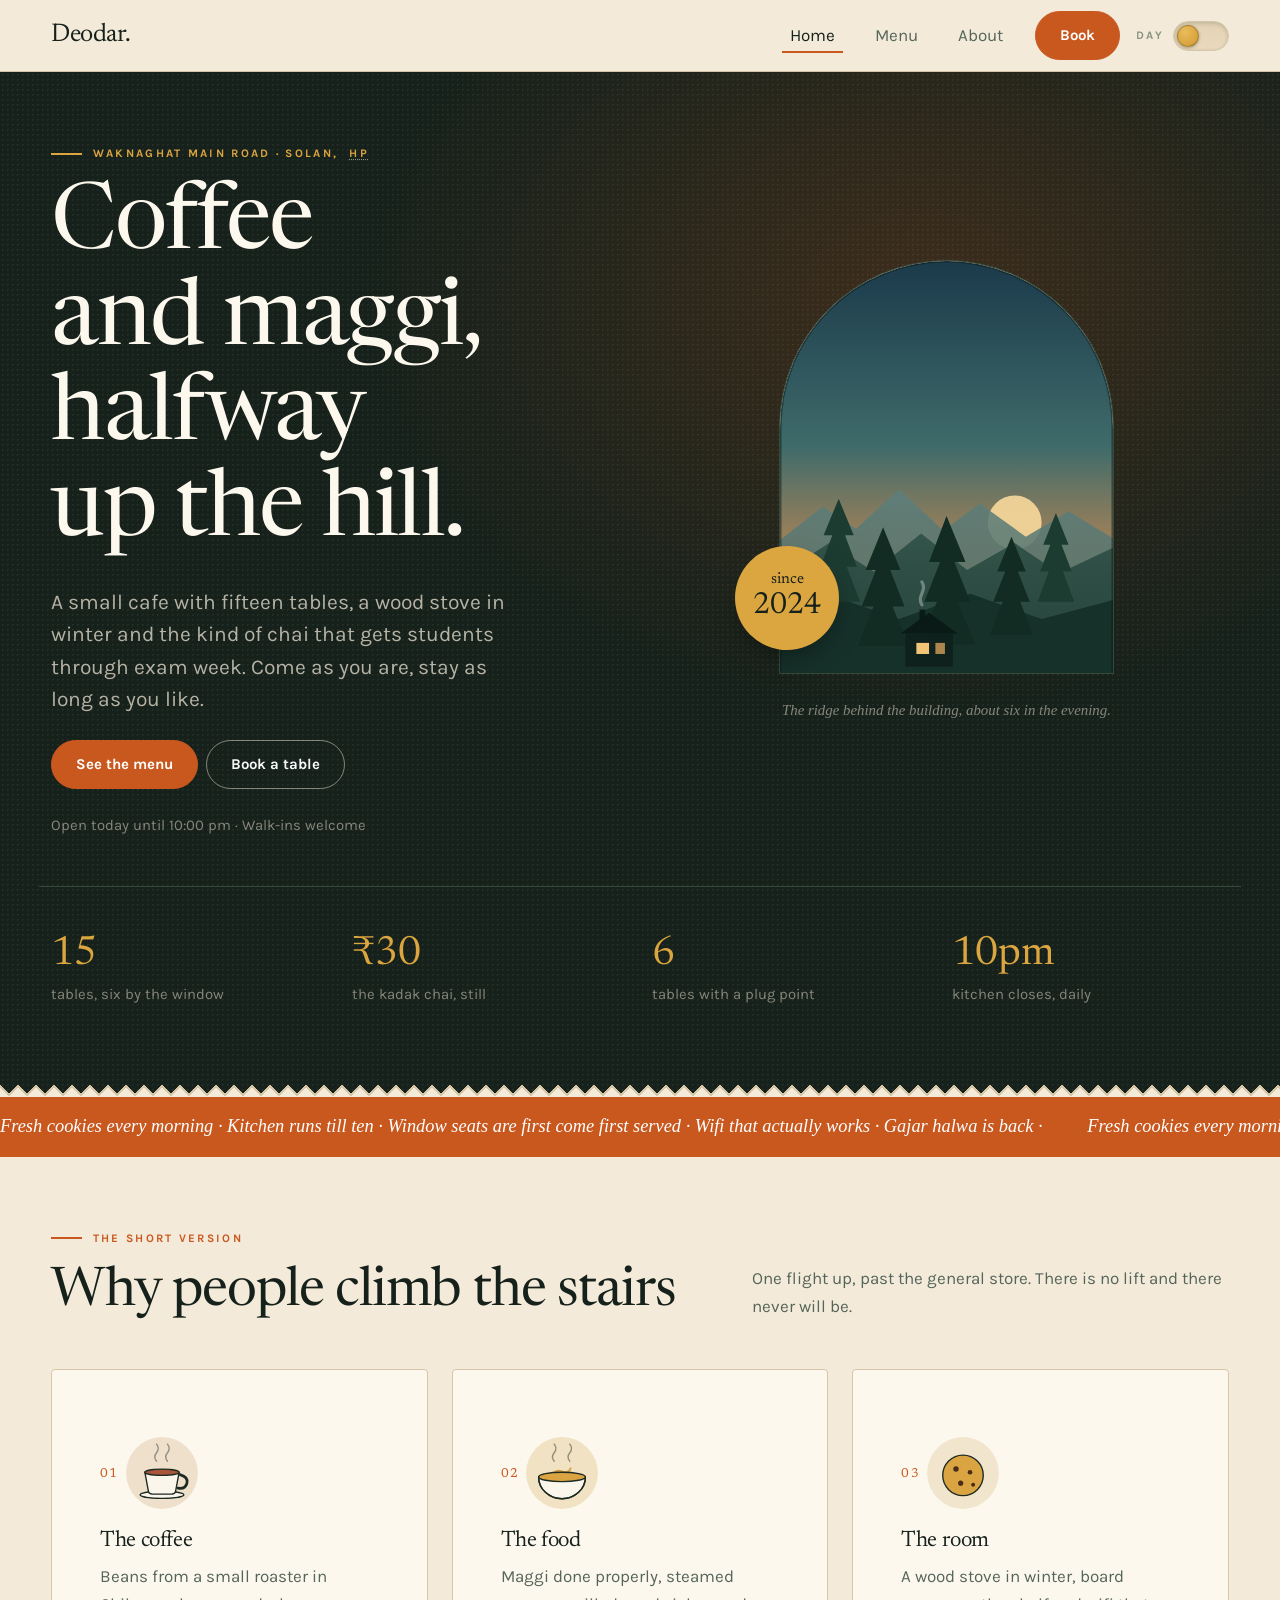
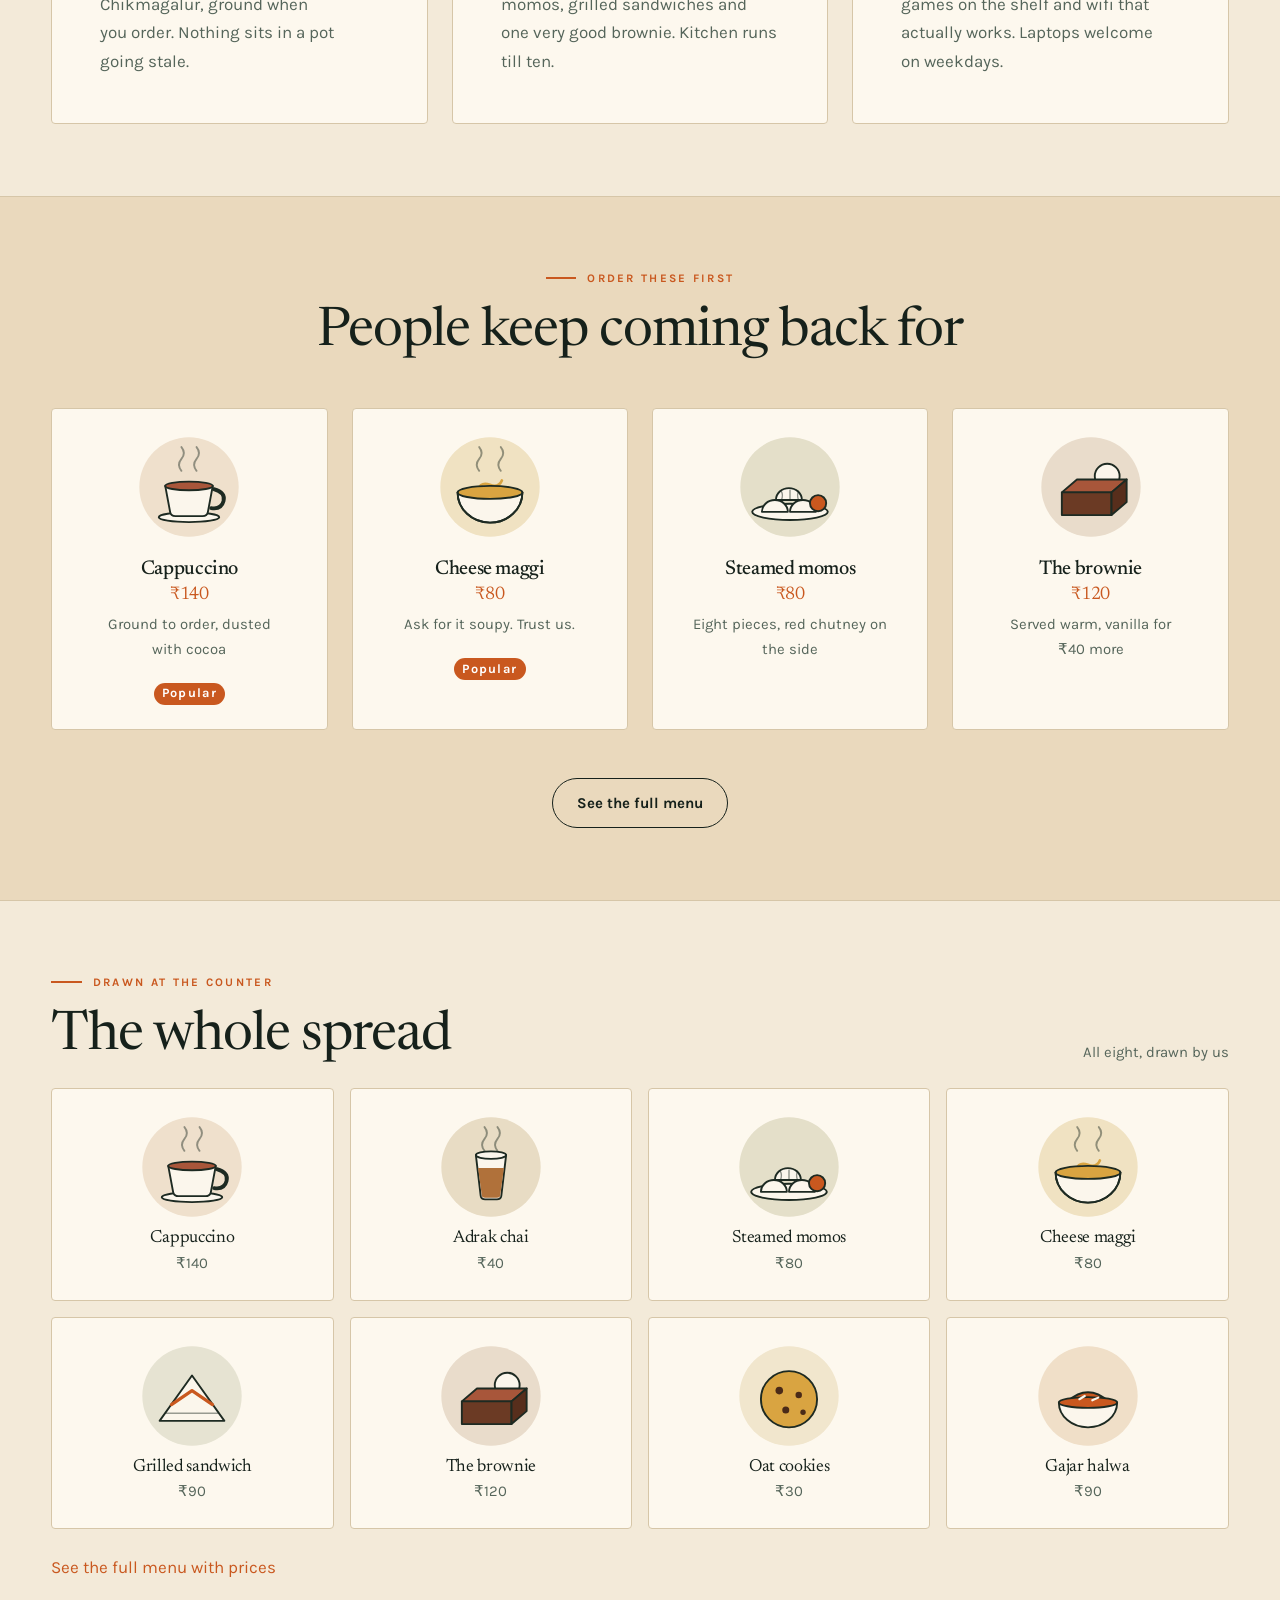
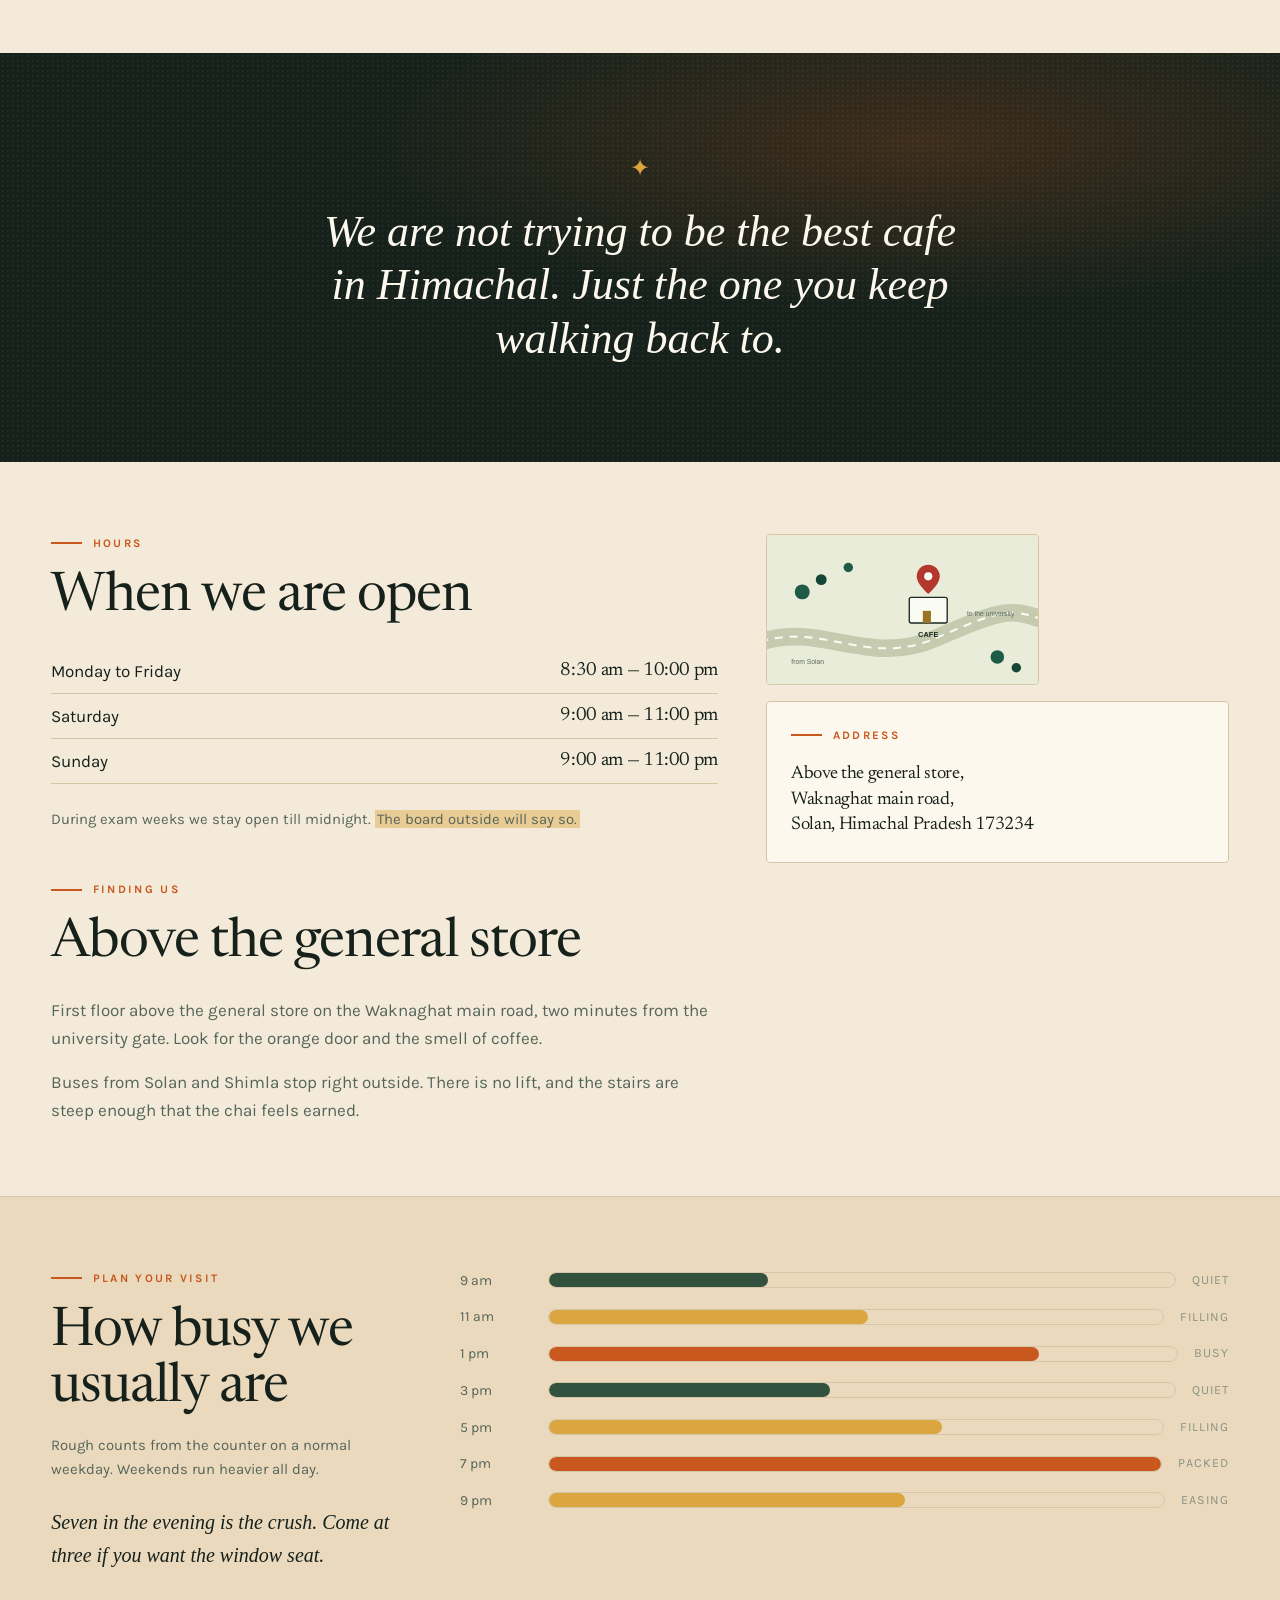
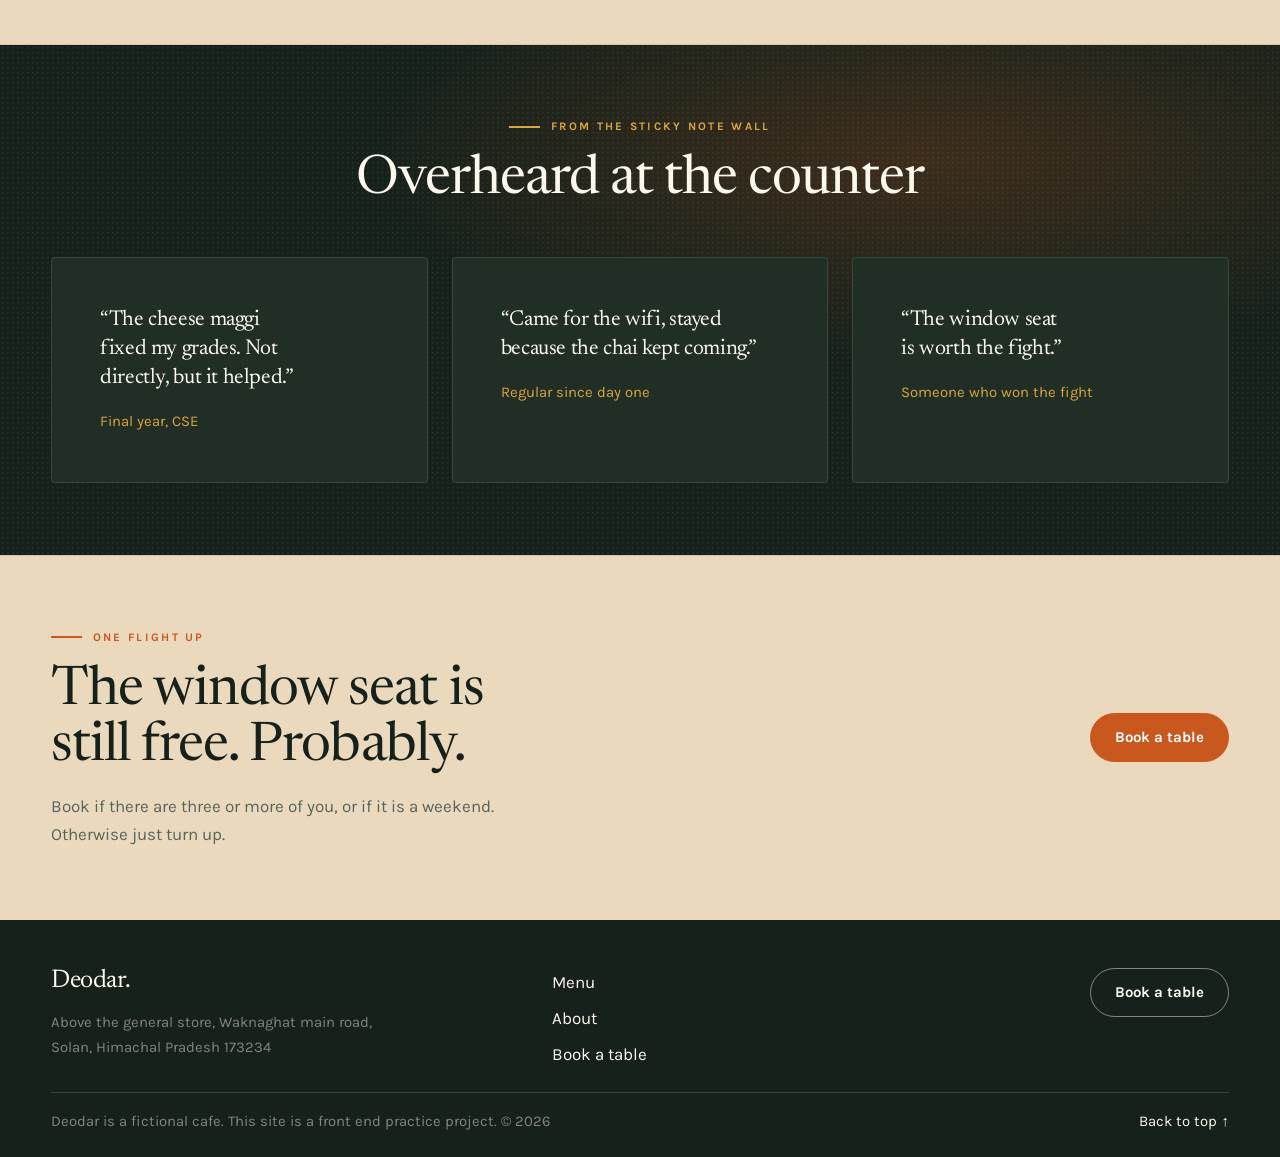
==== commit 84bf60d0: "fix(nav): keep the About link on phones" ====
--- a/index.html
+++ b/index.html
@@ -5,6 +5,7 @@
   <meta name="viewport" content="width=device-width, initial-scale=1.0">
   <title>Deodar Cafe · Waknaghat</title>
   <meta name="description" content="Deodar Cafe, a small fictional cafe in Waknaghat, Solan. Coffee, chai, maggi and momos. Built with Bootstrap 5 CSS and no JavaScript.">
+  <link rel="icon" type="image/svg+xml" href="images/favicon.svg">
   <link rel="preconnect" href="https://fonts.googleapis.com">
   <link rel="preconnect" href="https://fonts.gstatic.com" crossorigin>
   <link href="https://fonts.googleapis.com/css2?family=Karla:wght@400;600;700&family=Newsreader:ital,opsz,wght@0,6..72,300;0,6..72,400;0,6..72,500;1,6..72,400&display=swap" rel="stylesheet">
@@ -30,14 +31,14 @@
     <ul class="navbar-nav flex-row align-items-center gap-3 gap-md-4 ms-auto t-light-flex">
       <li class="nav-item"><a class="nav-link active" aria-current="page" href="index.html">Home</a></li>
       <li class="nav-item"><a class="nav-link" href="menu.html">Menu</a></li>
-      <li class="nav-item"><a class="nav-link d-none d-sm-inline" href="about.html">About</a></li>
+      <li class="nav-item"><a class="nav-link" href="about.html">About</a></li>
       <li class="nav-item"><a class="btn btn-primary btn-sm" href="book.html">Book</a></li>
     </ul>
 
     <ul class="navbar-nav flex-row align-items-center gap-3 gap-md-4 ms-auto t-dark-flex">
       <li class="nav-item"><a class="nav-link active" aria-current="page" href="index.html#dusk">Home</a></li>
       <li class="nav-item"><a class="nav-link" href="menu.html#dusk">Menu</a></li>
-      <li class="nav-item"><a class="nav-link d-none d-sm-inline" href="about.html#dusk">About</a></li>
+      <li class="nav-item"><a class="nav-link" href="about.html#dusk">About</a></li>
       <li class="nav-item"><a class="btn btn-primary btn-sm" href="book.html#dusk">Book</a></li>
     </ul>
       <span class="mode-switch ms-3" title="Day / dusk theme">
--- a/theme.css
+++ b/theme.css
@@ -0,0 +1,450 @@
+/* ==========================================================================
+   Deodar Cafe — theme layer over Bootstrap 5.3
+   Bootstrap handles grid + components. This file re-skins it through
+   Bootstrap's own CSS variables and adds what Bootstrap has no opinion about:
+   the arch, the ridge edge, the ticker, the scroll rail, and a day/dusk
+   theme switch that survives page changes — all without a line of JavaScript.
+
+   1 Semantic tokens · 2 Dusk theme (:target) · 3 Theme-aware link swapping
+   4 Type · 5 Buttons & nav · 6 Surfaces · 7 Motifs · 8 Cards
+   9 Meter chart · 10 Menu page · 11 Lightbox · 12 Forms · 13 Footer
+   14 Motion & print
+   ========================================================================== */
+
+/* 1 ── Semantic tokens ------------------------------------------------------
+   Every colour in the site reads one of these. Section 2 redefines the same
+   nine names for dusk, so the whole site flips without restyling anything. */
+
+:root {
+  --surface:      #f3ead9;   /* page background          */
+  --surface-2:    #ead9bd;   /* alternating band         */
+  --surface-card: #fdf8ee;   /* cards, form panels       */
+  --surface-deep: #16211b;   /* the always-dark sections */
+  --surface-deep-2: #202e26; /* cards on dark            */
+  --ink:          #16211b;
+  --ink-soft:     #55655a;
+  --ink-faint:    #8a9384;
+  --line:         #d6c6a8;
+  --line-deep:    #35493c;
+
+  --orange:  #c9581f;
+  --clay:    #a8563a;
+  --mustard: #dba53f;
+  --pine:    #33513f;
+
+  --display: "Newsreader", "Iowan Old Style", Georgia, serif;
+  --arch: 999px 999px 6px 6px;
+  --nav-h: 72px;
+
+  /* Bootstrap's own variables, pointed at ours */
+  --bs-body-bg: var(--surface);
+  --bs-body-color: var(--ink);
+  --bs-body-font-family: "Karla", "Helvetica Neue", Helvetica, Arial, sans-serif;
+  --bs-body-font-size: 1.0625rem;
+  --bs-body-line-height: 1.65;
+  --bs-border-color: var(--line);
+  --bs-border-radius: 4px;
+  --bs-link-color: var(--orange);
+  --bs-link-hover-color: var(--clay);
+  --bs-emphasis-color: var(--ink);
+}
+
+body { background: var(--surface); }
+.page { background: var(--surface); color: var(--ink); min-height: 100vh; }
+::selection { background: var(--orange); color: #fff; }
+[id] { scroll-margin-top: calc(var(--nav-h) + 1rem); }
+:focus-visible { outline: 2px solid var(--orange); outline-offset: 3px; }
+
+/* 2 ── Dusk theme -----------------------------------------------------------
+   The switch is a link to #dusk. Because :target reads the URL, the choice
+   travels with the address — which is what lets it survive a page change
+   (see section 3). #day is an empty anchor that simply un-targets #dusk. */
+
+#dusk:target ~ .page {
+  --surface:      #182420;
+  --surface-2:    #1d2b24;
+  --surface-card: #22322a;
+  --surface-deep: #0c1410;
+  --surface-deep-2: #16211b;
+  --ink:          #f3ead9;
+  --ink-soft:     #b3bfb2;
+  --ink-faint:    #8a9384;
+  --line:         #35493c;
+  --line-deep:    #46604f;
+  --orange:       #e0703a;
+  --clay:         #c9885f;
+  --mustard:      #e3b559;
+
+  --bs-body-bg: var(--surface);
+  --bs-body-color: var(--ink);
+  --bs-border-color: var(--line);
+  --bs-emphasis-color: var(--ink);
+  --bs-link-color: var(--orange);
+  --bs-link-hover-color: var(--clay);
+  color-scheme: dark;
+}
+
+/* 3 ── Theme-aware link swapping -------------------------------------------
+   Each nav item exists twice: one copy links to plain page.html, the other to
+   page.html#dusk. CSS shows whichever matches the current theme, so the theme
+   is carried from page to page by the links themselves. */
+
+.t-dark-flex, .t-dark-grid, .t-dark-inline { display: none !important; }
+
+#dusk:target ~ .page .t-light-flex,
+#dusk:target ~ .page .t-light-grid,
+#dusk:target ~ .page .t-light-inline { display: none !important; }
+
+#dusk:target ~ .page .t-dark-flex   { display: flex !important; }
+#dusk:target ~ .page .t-dark-grid   { display: grid !important; }
+#dusk:target ~ .page .t-dark-inline { display: inline-block !important; }
+
+/* The switch itself */
+.theme-toggle {
+  display: inline-flex; align-items: center; gap: .5rem;
+  font-size: .78rem; font-weight: 700; letter-spacing: .12em; text-transform: uppercase;
+  color: var(--ink-soft); text-decoration: none;
+  border: 1.5px solid var(--line); border-radius: 999px;
+  padding: .4rem .85rem .4rem .55rem; white-space: nowrap;
+  transition: border-color .2s ease, color .2s ease;
+}
+.theme-toggle:hover { border-color: var(--ink); color: var(--ink); }
+.theme-toggle .dot {
+  width: 15px; height: 15px; border-radius: 50%; flex: none;
+  background: var(--mustard);
+  box-shadow: inset -4px -1px 0 0 var(--surface);
+  transition: box-shadow .25s ease, background-color .25s ease;
+}
+#dusk:target ~ .page .theme-toggle .dot { box-shadow: inset 0 0 0 0 var(--surface); background: var(--mustard); }
+
+/* The day/dusk switch. One persistent track + knob (so the flip animates);
+   only the invisible click layer is duplicated, one link per direction. */
+.mode-switch { position: relative; display: inline-flex; align-items: center; gap: .55rem; }
+.mode-label { font-size: .72rem; font-weight: 700; letter-spacing: .16em; text-transform: uppercase; color: var(--ink-faint); }
+.switch-track {
+  position: relative; display: block; width: 56px; height: 30px; border-radius: 999px;
+  background: linear-gradient(180deg, #e3d3b4, var(--surface-2));
+  border: 1px solid var(--line);
+  box-shadow: inset 0 1.5px 4px rgba(22,33,27,.18);
+  overflow: hidden;
+  transition: background-color .4s ease, border-color .4s ease;
+}
+.switch-track::before {
+  content: ""; position: absolute; inset: 0; opacity: 0; transition: opacity .35s ease;
+  background:
+    radial-gradient(circle 1.5px at 14px 8px, #f3ead9 99%, transparent),
+    radial-gradient(circle 1px at 23px 18px, #f3ead9 99%, transparent),
+    radial-gradient(circle 1px at 33px 7px, #f3ead9 99%, transparent);
+}
+.switch-knob {
+  position: absolute; top: 50%; left: 3px; translate: 0 -50%; z-index: 1;
+  width: 22px; height: 22px; border-radius: 50%;
+  background: radial-gradient(circle at 35% 30%, #e9bc5c, var(--mustard) 65%, #c08f2e);
+  border: 1px solid rgba(22,33,27,.25);
+  box-shadow: 0 1px 3px rgba(22,33,27,.35);
+  transition: left .4s cubic-bezier(.45, .05, .35, 1), background .4s ease, box-shadow .4s ease, scale .2s ease;
+}
+#dusk:target ~ .page .switch-track { background: linear-gradient(180deg, #060b08, #13201a); border-color: var(--line-deep); }
+#dusk:target ~ .page .switch-track::before { opacity: .9; }
+#dusk:target ~ .page .switch-knob {
+  left: 29px;
+  background: radial-gradient(circle at 35% 30%, #fbf4e4, #ece0c6 70%);
+  box-shadow: inset -7px 3px 0 0 #c3b898, 0 1px 3px rgba(0,0,0,.5);
+}
+.switch-hit { position: absolute; inset: -6px; z-index: 2; border-radius: 999px; }
+.mode-switch:hover .switch-track { border-color: var(--ink-faint); }
+.mode-switch:hover .switch-knob { scale: 1.06; }
+.mode-switch:has(.switch-hit:focus-visible) .switch-track { outline: 2px solid var(--orange); outline-offset: 3px; }
+
+/* 4 ── Typography ---------------------------------------------------------- */
+
+h1, h2, h3, h4, .brand, .serif { font-family: var(--display); font-weight: 400; letter-spacing: -.018em; line-height: 1.04; text-wrap: balance; }
+h1 { font-size: clamp(2.75rem, 1.2rem + 6vw, 5.75rem); }
+h2 { font-size: clamp(2rem, 1.25rem + 2.8vw, 3.4rem); }
+h3 { font-size: 1.4rem; line-height: 1.2; }
+p  { text-wrap: pretty; }
+.serif-italic { font-family: var(--display); font-style: italic; }
+
+.eyebrow { font-size: .72rem; font-weight: 700; letter-spacing: .2em; text-transform: uppercase; color: var(--orange); display: flex; align-items: center; gap: .7rem; margin-bottom: 1rem; }
+.eyebrow::before { content: ""; width: 1.9rem; height: 2px; background: currentColor; flex: none; }
+.eyebrow-center { justify-content: center; }
+
+.lede { font-size: clamp(1.0625rem, 1rem + .5vw, 1.3125rem); line-height: 1.55; max-width: 38ch; }
+.text-soft { color: var(--ink-soft) !important; }
+.text-mustard { color: var(--mustard) !important; }
+.text-light-soft { color: rgba(243,234,217,.72) !important; }
+.text-light-faint { color: rgba(243,234,217,.5) !important; }
+
+.numeral { font-family: var(--display); line-height: 1; color: var(--mustard); }
+.counter-index { font-family: var(--display); font-size: .8125rem; letter-spacing: .1em; color: var(--orange); }
+
+abbr[title] { text-decoration: underline dotted var(--ink-faint); text-underline-offset: .2em; cursor: help; }
+mark { background: color-mix(in srgb, var(--mustard) 45%, transparent); color: inherit; padding: 0 .15em; }
+
+/* 5 ── Buttons & nav ------------------------------------------------------- */
+
+.btn {
+  --bs-btn-font-weight: 700; --bs-btn-border-radius: 999px;
+  --bs-btn-padding-x: 1.5rem; --bs-btn-padding-y: .78rem; --bs-btn-font-size: .9375rem;
+  white-space: nowrap; transition: transform .18s ease, background-color .18s ease, border-color .18s ease, color .18s ease;
+}
+.btn:hover { transform: translateY(-2px); }
+.btn-primary { --bs-btn-bg: var(--orange); --bs-btn-border-color: var(--orange); --bs-btn-hover-bg: var(--clay); --bs-btn-hover-border-color: var(--clay); --bs-btn-active-bg: var(--clay); --bs-btn-active-border-color: var(--clay); --bs-btn-color: #fff; --bs-btn-hover-color: #fff; }
+.btn-outline-dark { --bs-btn-color: var(--ink); --bs-btn-border-color: var(--ink); --bs-btn-hover-bg: var(--ink); --bs-btn-hover-border-color: var(--ink); --bs-btn-hover-color: var(--surface); }
+.btn-outline-light { --bs-btn-border-color: rgba(243,234,217,.5); }
+
+.site-nav { background: color-mix(in srgb, var(--surface) 88%, transparent) !important; backdrop-filter: blur(12px); border-bottom: 1px solid var(--line) !important; min-height: var(--nav-h); }
+.navbar { --bs-navbar-brand-font-size: 1.6rem; --bs-navbar-brand-color: var(--ink); --bs-navbar-brand-hover-color: var(--orange); }
+.navbar-nav .nav-link { position: relative; color: var(--ink-soft); }
+.navbar-nav .nav-link:hover { color: var(--ink); }
+.navbar-nav .nav-link::after { content: ""; position: absolute; left: 0; bottom: .3rem; height: 2px; width: 0; background: var(--orange); transition: width .25s ease; }
+.navbar-nav .nav-link:hover::after, .navbar-nav .nav-link.active::after { width: 100%; }
+.navbar-nav .nav-link.active { color: var(--ink); }
+
+.link-slide {
+  color: var(--orange); text-decoration: none;
+  background-image: linear-gradient(currentColor, currentColor);
+  background-size: 0 1.5px; background-repeat: no-repeat; background-position: 0 100%;
+  transition: background-size .25s ease;
+}
+.link-slide:hover { background-size: 100% 1.5px; color: var(--clay); }
+
+/* 6 ── Surfaces ------------------------------------------------------------ */
+
+.bg-dark-pine { background-color: var(--surface-deep) !important; color: #f3ead9; position: relative; }
+.bg-dark-pine h1, .bg-dark-pine h2, .bg-dark-pine h3 { color: #fdf8ee; }
+.bg-dark-pine .eyebrow { color: var(--mustard); }
+.bg-dark-pine::before { content: ""; position: absolute; inset: 0; pointer-events: none; background-image: radial-gradient(ellipse 70% 65% at 72% 22%, rgba(201,88,31,.22), transparent 62%); }
+.bg-dark-pine::after { content: ""; position: absolute; inset: 0; pointer-events: none; opacity: .5; background-image: radial-gradient(rgba(243,234,217,.13) 1px, transparent 1px); background-size: 5px 5px; }
+.bg-dark-pine > * { position: relative; z-index: 1; }
+
+.bg-warm { background-color: var(--surface-2) !important; }
+.border-top, .border-bottom, .border { border-color: var(--line) !important; }
+
+/* 7 ── Motifs -------------------------------------------------------------- */
+
+.ridge-edge { height: 18px; position: relative; z-index: 2; margin-bottom: -1px;
+  background:
+    linear-gradient(-45deg, var(--edge, var(--surface)) 9px, transparent 0) 0 3px,
+    linear-gradient(45deg,  var(--edge, var(--surface)) 9px, transparent 0) 0 3px,
+    linear-gradient(-45deg, var(--line) 9px, transparent 0) 0 0,
+    linear-gradient(45deg,  var(--line) 9px, transparent 0) 0 0;
+  background-size: 18px 18px; background-repeat: repeat-x;
+}
+.ridge-edge--warm { --edge: var(--surface-2); }
+
+.arch-img { border-radius: var(--arch); height: clamp(280px, 46vh, 470px); width: auto; max-width: 100%; border: 1px solid var(--line-deep); background: var(--surface-2); }
+
+.seal {
+  width: 104px; height: 104px; border-radius: 50%;
+  background: var(--mustard); color: #16211b;
+  display: grid; place-content: center; text-align: center; line-height: 1.15;
+  font-family: var(--display); font-size: .95rem;
+  box-shadow: 0 12px 30px -12px rgba(0,0,0,.55);
+}
+.seal b { display: block; font-size: 1.9rem; font-weight: 400; }
+
+.ticker { background: var(--orange); color: #fff; overflow: hidden; padding-block: .95rem; }
+.ticker__track { display: flex; width: max-content; animation: ticker 84s linear infinite; }
+.ticker p { font-family: var(--display); font-style: italic; font-size: 1.15rem; white-space: nowrap; padding-right: 2.5rem; margin: 0; }
+@keyframes ticker { to { transform: translateX(-50%); } }
+
+
+/* The spread: a wrapping grid where there is a mouse, a swipeable snap rail
+   where there is a touchscreen. A mouse wheel only scrolls vertically, so the
+   sideways rail is reserved for screens narrow enough to be swiped. */
+.rail { display: grid; grid-template-columns: repeat(4, 1fr); gap: 1rem; }
+@media (max-width: 767.98px) {
+  .rail { display: flex; gap: 1rem; overflow-x: auto; scroll-snap-type: x mandatory; padding: .25rem .25rem 1.25rem; margin-inline: -.25rem; scrollbar-width: thin; scrollbar-color: var(--line) transparent; }
+  .rail > * { flex: 0 0 clamp(190px, 62vw, 240px); scroll-snap-align: start; }
+  .rail::-webkit-scrollbar { height: 8px; }
+  .rail::-webkit-scrollbar-thumb { background: var(--line); border-radius: 999px; }
+}
+
+.sticky-media { position: sticky; top: calc(var(--nav-h) + 1.5rem); }
+
+/* 8 ── Cards --------------------------------------------------------------- */
+
+.card { --bs-card-bg: var(--surface-card); --bs-card-border-color: var(--line); --bs-card-color: var(--ink); color: var(--ink); }
+.card-lift { transition: transform .22s ease, box-shadow .22s ease; }
+.card-lift:hover { transform: translateY(-5px); box-shadow: 0 22px 40px -20px rgba(0,0,0,.4); }
+.card.card-dark { --bs-card-bg: var(--surface-deep-2); --bs-card-border-color: var(--line-deep); --bs-card-color: #fdf8ee; color: #fdf8ee; }
+
+.illo-lg { width: 108px; height: 108px; }
+.illo-md { width: 78px; height: 78px; }
+.illo-sm { width: 58px; height: 58px; }
+
+.badge-pop  { background: var(--orange); border-radius: 999px; letter-spacing: .1em; font-weight: 700; color: #fff; }
+.badge-cool { background: var(--pine);   border-radius: 999px; letter-spacing: .1em; font-weight: 700; color: #fff; }
+
+/* 9 ── Busy chart, built on the native <meter> element ---------------------- */
+
+.busy { display: grid; gap: .85rem; }
+.busy-row { display: grid; grid-template-columns: 4.5rem 1fr auto; gap: 1rem; align-items: center; }
+.busy-row > span:first-child { font-size: .875rem; color: var(--ink-soft); }
+.busy-row > .busy-word { font-size: .78rem; color: var(--ink-faint); letter-spacing: .08em; text-transform: uppercase; }
+
+meter { width: 100%; height: 16px; }
+meter::-webkit-meter-bar { background: var(--surface-2); border: 1px solid var(--line); border-radius: 999px; height: 16px; }
+meter::-webkit-meter-optimum-value { background: var(--pine); border-radius: 999px; }
+meter::-webkit-meter-suboptimum-value { background: var(--mustard); border-radius: 999px; }
+meter::-webkit-meter-even-less-good-value { background: var(--orange); border-radius: 999px; }
+meter::-moz-meter-bar { background: var(--pine); border-radius: 999px; }
+meter:-moz-meter-sub-optimum::-moz-meter-bar { background: var(--mustard); }
+meter:-moz-meter-sub-sub-optimum::-moz-meter-bar { background: var(--orange); }
+
+/* Highlight the whole row when you hover it — :has(), no script */
+.busy-row:hover > span:first-child { color: var(--ink); font-weight: 700; }
+.busy:has(.busy-row:hover) .busy-row:not(:hover) { opacity: .55; transition: opacity .2s ease; }
+
+/* 10 ── Menu page ---------------------------------------------------------- */
+
+.filter-input { position: absolute; opacity: 0; pointer-events: none; }
+.filter-bar {
+  display: flex; flex-wrap: wrap; gap: .5rem;
+  position: sticky; top: var(--nav-h); z-index: 9;
+  background: color-mix(in srgb, var(--surface) 94%, transparent); backdrop-filter: blur(10px);
+  padding-block: 1.1rem; border-bottom: 1px solid var(--line);
+}
+.filter-bar label { white-space: nowrap; font-size: .875rem; font-weight: 700; padding: .48rem 1.1rem; cursor: pointer; border: 1.5px solid var(--line); border-radius: 999px; color: var(--ink-soft); transition: background-color .15s ease, color .15s ease, border-color .15s ease; }
+.filter-bar label:hover { border-color: var(--ink); color: var(--ink); }
+
+#f-all:checked    ~ .filter-bar label[for="f-all"],
+#f-coffee:checked ~ .filter-bar label[for="f-coffee"],
+#f-chai:checked   ~ .filter-bar label[for="f-chai"],
+#f-bites:checked  ~ .filter-bar label[for="f-bites"],
+#f-sweet:checked  ~ .filter-bar label[for="f-sweet"] { background: var(--orange); border-color: var(--orange); color: #fff; }
+
+#f-coffee:checked ~ .menu-body .course:not(#coffee),
+#f-chai:checked   ~ .menu-body .course:not(#chai),
+#f-bites:checked  ~ .menu-body .course:not(#bites),
+#f-sweet:checked  ~ .menu-body .course:not(#sweet) { display: none; }
+
+.course-head { display: flex; align-items: center; gap: 1.15rem; padding-bottom: .9rem; border-bottom: 2px solid var(--ink); }
+
+.dish { display: grid; grid-template-columns: 1fr auto; gap: .2rem 1rem; align-items: baseline; padding: .95rem .7rem; border-bottom: 1px dotted var(--line); border-radius: 4px; transition: background-color .15s ease; }
+.dish:hover { background: var(--surface-card); }
+.dish__name { font-family: var(--display); font-size: 1.35rem; display: flex; align-items: baseline; flex-wrap: wrap; gap: .6rem; margin: 0; }
+.dish__price { font-family: var(--display); font-size: 1.3rem; color: var(--orange); font-variant-numeric: tabular-nums; margin: 0; }
+.dish__desc { grid-column: 1 / -1; font-size: .9375rem; color: var(--ink-soft); max-width: 54ch; margin: .15rem 0 0; }
+
+/* Dim the siblings of the row you are pointing at */
+.dishes:has(.dish:hover) .dish:not(:hover) { opacity: .6; transition: opacity .2s ease; }
+
+/* 11 ── Lightbox — :target only -------------------------------------------- */
+
+.shot { position: fixed; inset: 0; z-index: 1080; display: grid; place-items: center; padding: 1.5rem; background: rgba(14,23,18,.93); opacity: 0; visibility: hidden; transition: opacity .2s ease, visibility .2s ease; }
+.shot:target { opacity: 1; visibility: visible; }
+.shot__panel { background: var(--surface-card); color: var(--ink); border-radius: 6px; padding: 2rem; max-width: 440px; text-align: center; position: relative; }
+.shot__scrim { position: absolute; inset: 0; }
+.shot__close { position: absolute; top: .3rem; right: .9rem; font-size: 1.7rem; line-height: 1; color: var(--ink-faint); text-decoration: none; }
+.shot__close:hover { color: var(--ink); }
+
+/* 12 ── Forms -------------------------------------------------------------- */
+
+.form-control, .form-select, .form-control:focus, .form-select:focus { background-color: var(--surface); color: var(--ink); border-color: var(--line); }
+.form-control, .form-select { border-width: 1.5px; padding: .72rem .85rem; }
+.form-control::placeholder { color: var(--ink-faint); }
+.form-control:focus, .form-select:focus { border-color: var(--orange); box-shadow: 0 0 0 .25rem color-mix(in srgb, var(--orange) 22%, transparent); }
+.form-text { color: var(--ink-faint) !important; }
+.form-label { font-weight: 700; font-size: .875rem; color: var(--ink); }
+input, select, textarea { accent-color: var(--orange); }
+.btn-check:checked + .btn-outline-dark { background: var(--orange); border-color: var(--orange); color: #fff; }
+.field-legend { font-family: var(--display); font-size: 1.55rem; padding-bottom: .7rem; border-bottom: 2px solid var(--ink); color: var(--ink); }
+
+/* :has() — the field group reacts to the state of the input inside it */
+.field:has(input:focus) .form-label,
+.field:has(textarea:focus) .form-label,
+.field:has(select:focus) .form-label { color: var(--orange); }
+.field:has(input:invalid:not(:placeholder-shown)) .form-text { color: var(--clay) !important; }
+.field:has(input:invalid:not(:placeholder-shown)) .form-control { border-color: var(--clay); }
+
+details.faq-item { border-bottom: 1px solid var(--line); padding: 1.25rem 0; }
+details.faq-item:first-of-type { border-top: 1px solid var(--line); }
+details.faq-item summary { font-family: var(--display); font-size: 1.35rem; cursor: pointer; list-style: none; display: flex; justify-content: space-between; align-items: center; gap: 1rem; color: var(--ink); }
+details.faq-item summary::-webkit-details-marker { display: none; }
+details.faq-item summary::after { content: "+"; color: var(--orange); font-size: 1.6rem; line-height: 1; transition: transform .2s ease; }
+details.faq-item[open] summary::after { content: "\2013"; }
+details.faq-item summary:hover { color: var(--orange); }
+
+.receipt { background: var(--surface-card); border: 1px solid var(--line); border-radius: 6px; }
+.receipt dt { font-size: .7rem; letter-spacing: .15em; text-transform: uppercase; color: var(--ink-faint); }
+.receipt dd { font-family: var(--display); font-size: 1.1rem; margin: 0; color: var(--ink); }
+.receipt-row { display: flex; justify-content: space-between; align-items: baseline; gap: 1rem; padding: .7rem 0; border-bottom: 1px dotted var(--line); }
+.receipt-row:last-child { border-bottom: 0; }
+
+/* 13 ── Footer ------------------------------------------------------------- */
+
+.site-footer { background: var(--surface-deep); color: #fdf8ee; }
+.site-footer a { color: #fdf8ee; text-decoration: none; }
+.site-footer a:hover { color: var(--mustard); }
+
+.skip { position: absolute; left: -9999px; background: var(--surface-deep); color: #fff; padding: .7rem 1.1rem; z-index: 1090; }
+.skip:focus { left: .5rem; top: .5rem; }
+
+.container-xxl, .container { padding-inline: clamp(1.25rem, 4vw, 3.25rem); }
+
+/* Hide the two theme anchors without removing them from the document */
+.theme-anchor { position: fixed; top: 0; left: 0; width: 0; height: 0; overflow: hidden; }
+
+/* 14 ── Motion & print ----------------------------------------------------- */
+
+@keyframes drift { 0%,100% { transform: translateY(0); } 50% { transform: translateY(-10px); } }
+.drift { animation: drift 7s ease-in-out infinite; }
+
+@media (prefers-reduced-motion: reduce) {
+  *, *::before, *::after { animation-duration: .01ms !important; animation-iteration-count: 1 !important; transition-duration: .01ms !important; }
+  html { scroll-behavior: auto; }
+}
+
+@media print {
+  .site-nav, .ticker, .btn, .filter-bar, .shot, .ridge-edge, .theme-toggle { display: none !important; }
+  .page, body { background: #fff !important; color: #000 !important; }
+  .bg-dark-pine, .site-footer, .card-dark { background: #fff !important; color: #000 !important; }
+  .bg-dark-pine::before, .bg-dark-pine::after { display: none; }
+}
+
+/* ---------------------------------------------------------------------------
+   Narrow screens.
+   The navbar deliberately has no hamburger, because collapsing one needs
+   Bootstrap's JavaScript. So below 576px the bar wraps onto a second row
+   instead of pushing the day/dusk switch off the side of the page.
+   --------------------------------------------------------------------------- */
+
+@media (max-width: 575.98px) {
+  .site-nav .container-xxl {
+    flex-wrap: wrap;
+    row-gap: 0.35rem;
+  }
+
+  .site-nav .navbar-brand {
+    margin-right: 0;
+  }
+
+  .site-nav .navbar-nav {
+    order: 3;
+    flex: 1 1 100%;
+    margin-left: 0 !important;
+    justify-content: flex-start;
+  }
+
+  .mode-switch {
+    order: 2;
+    margin-left: auto !important;
+  }
+
+  /* wide gutters leave the row wider than the container it sits in */
+  .row {
+    --bs-gutter-x: 1.5rem;
+  }
+
+  /* 44px headlines do not fit a phone, and they clip outright if the
+     webfont falls back to a wider serif */
+  h1 {
+    font-size: clamp(1.9rem, 8.4vw, 2.4rem);
+  }
+
+  h1, h2, h3, p {
+    overflow-wrap: break-word;
+  }
+}
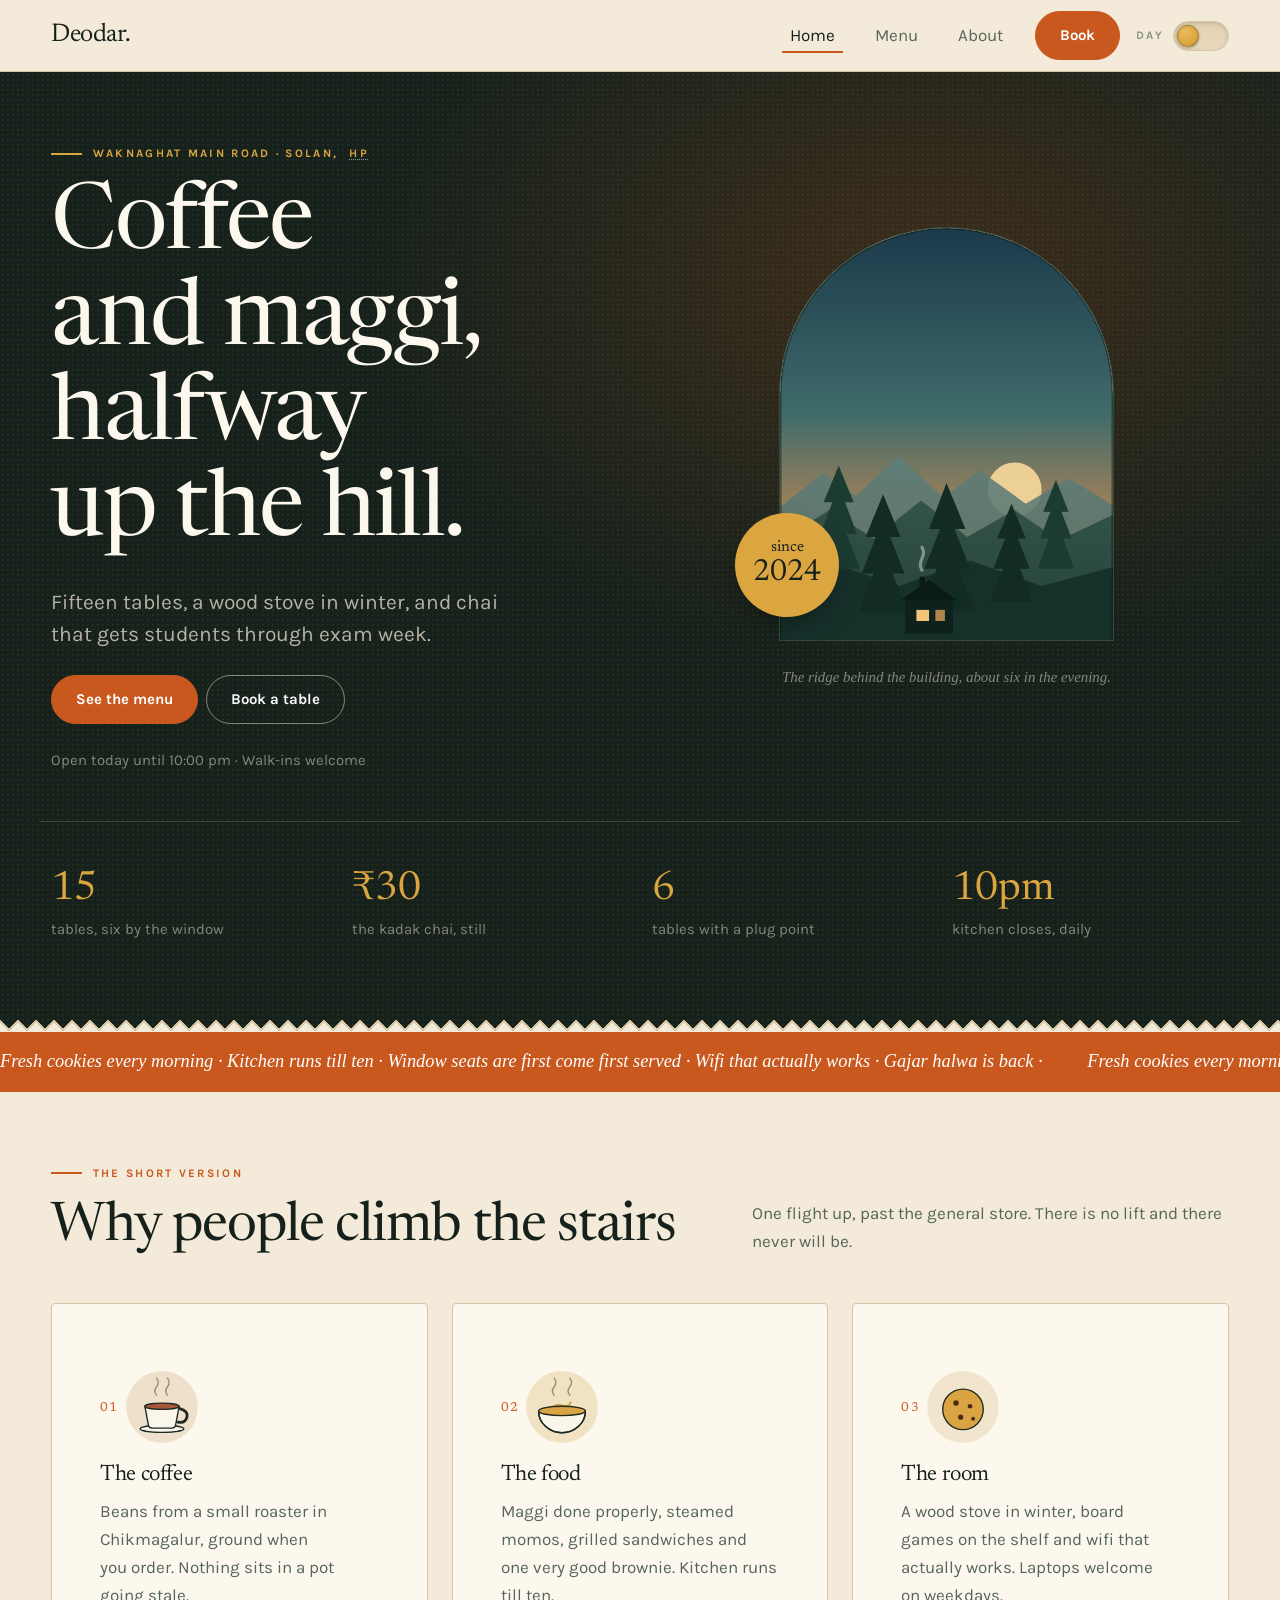
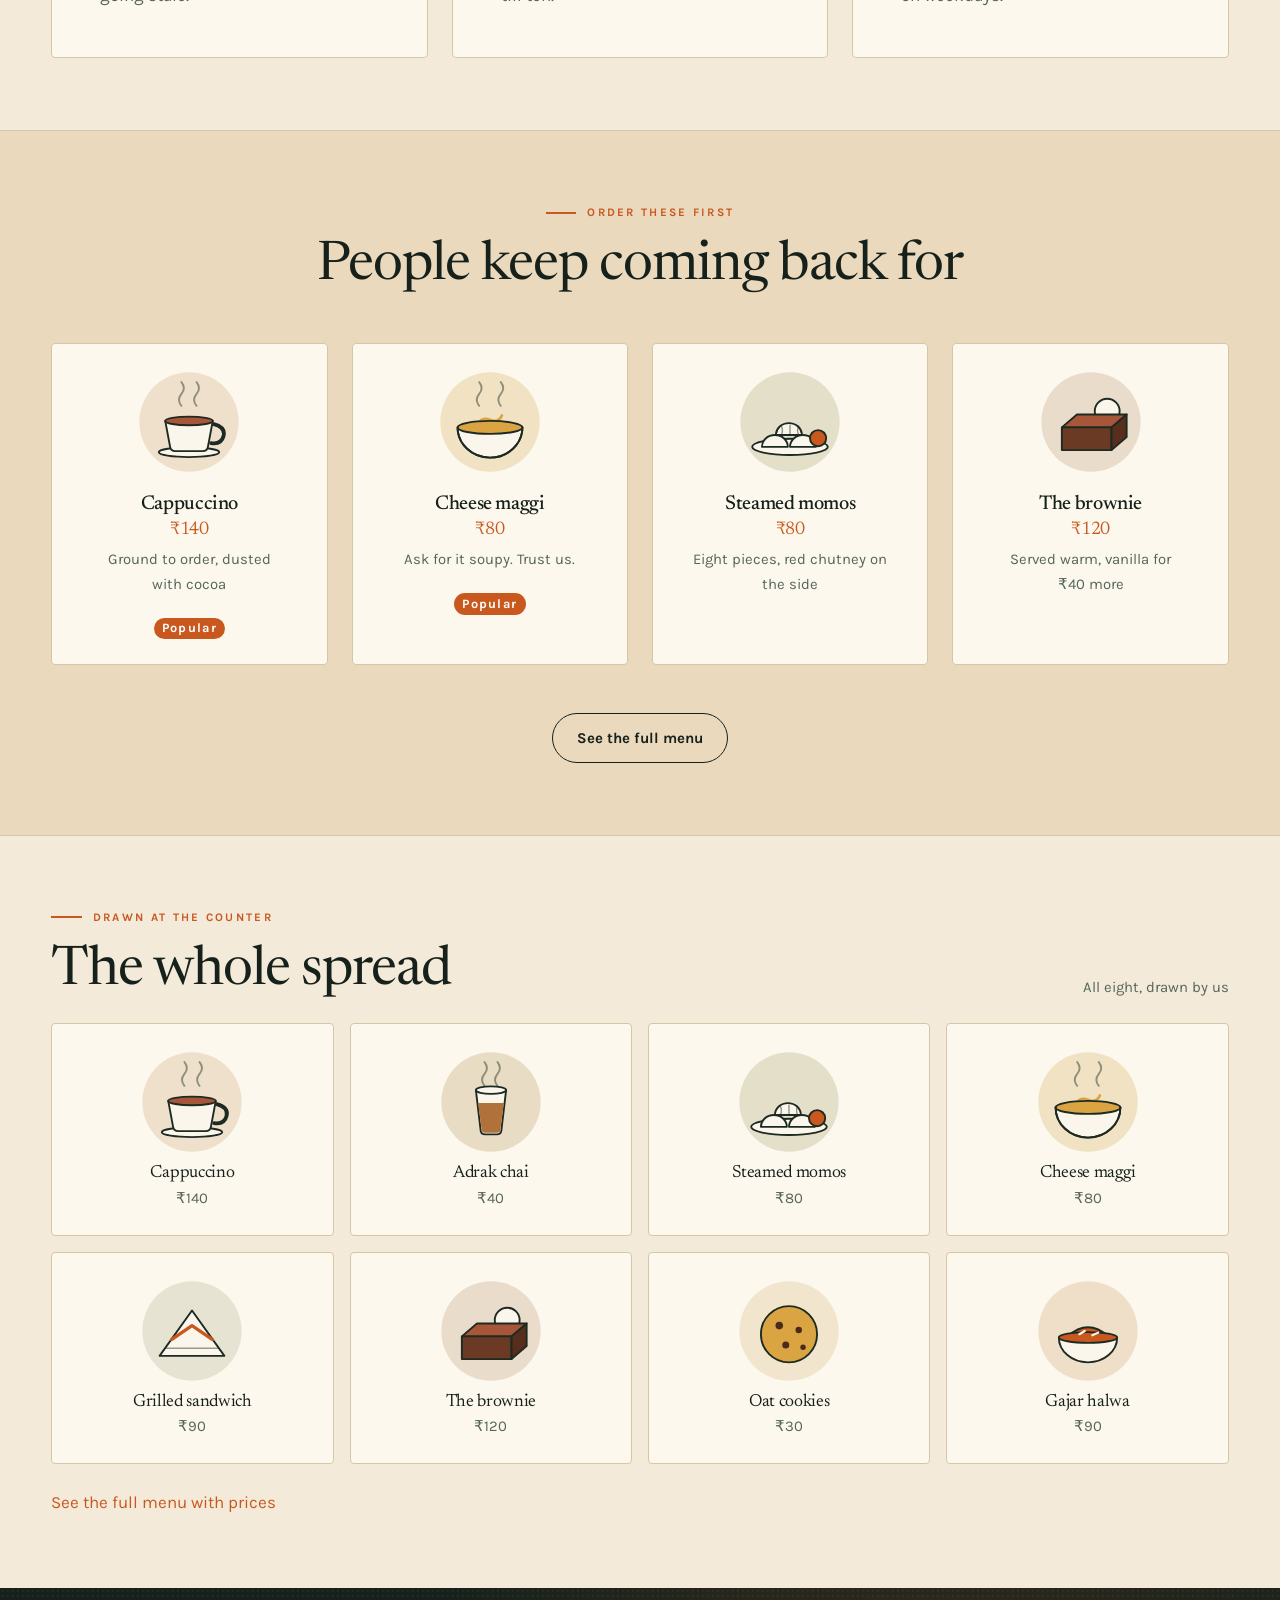
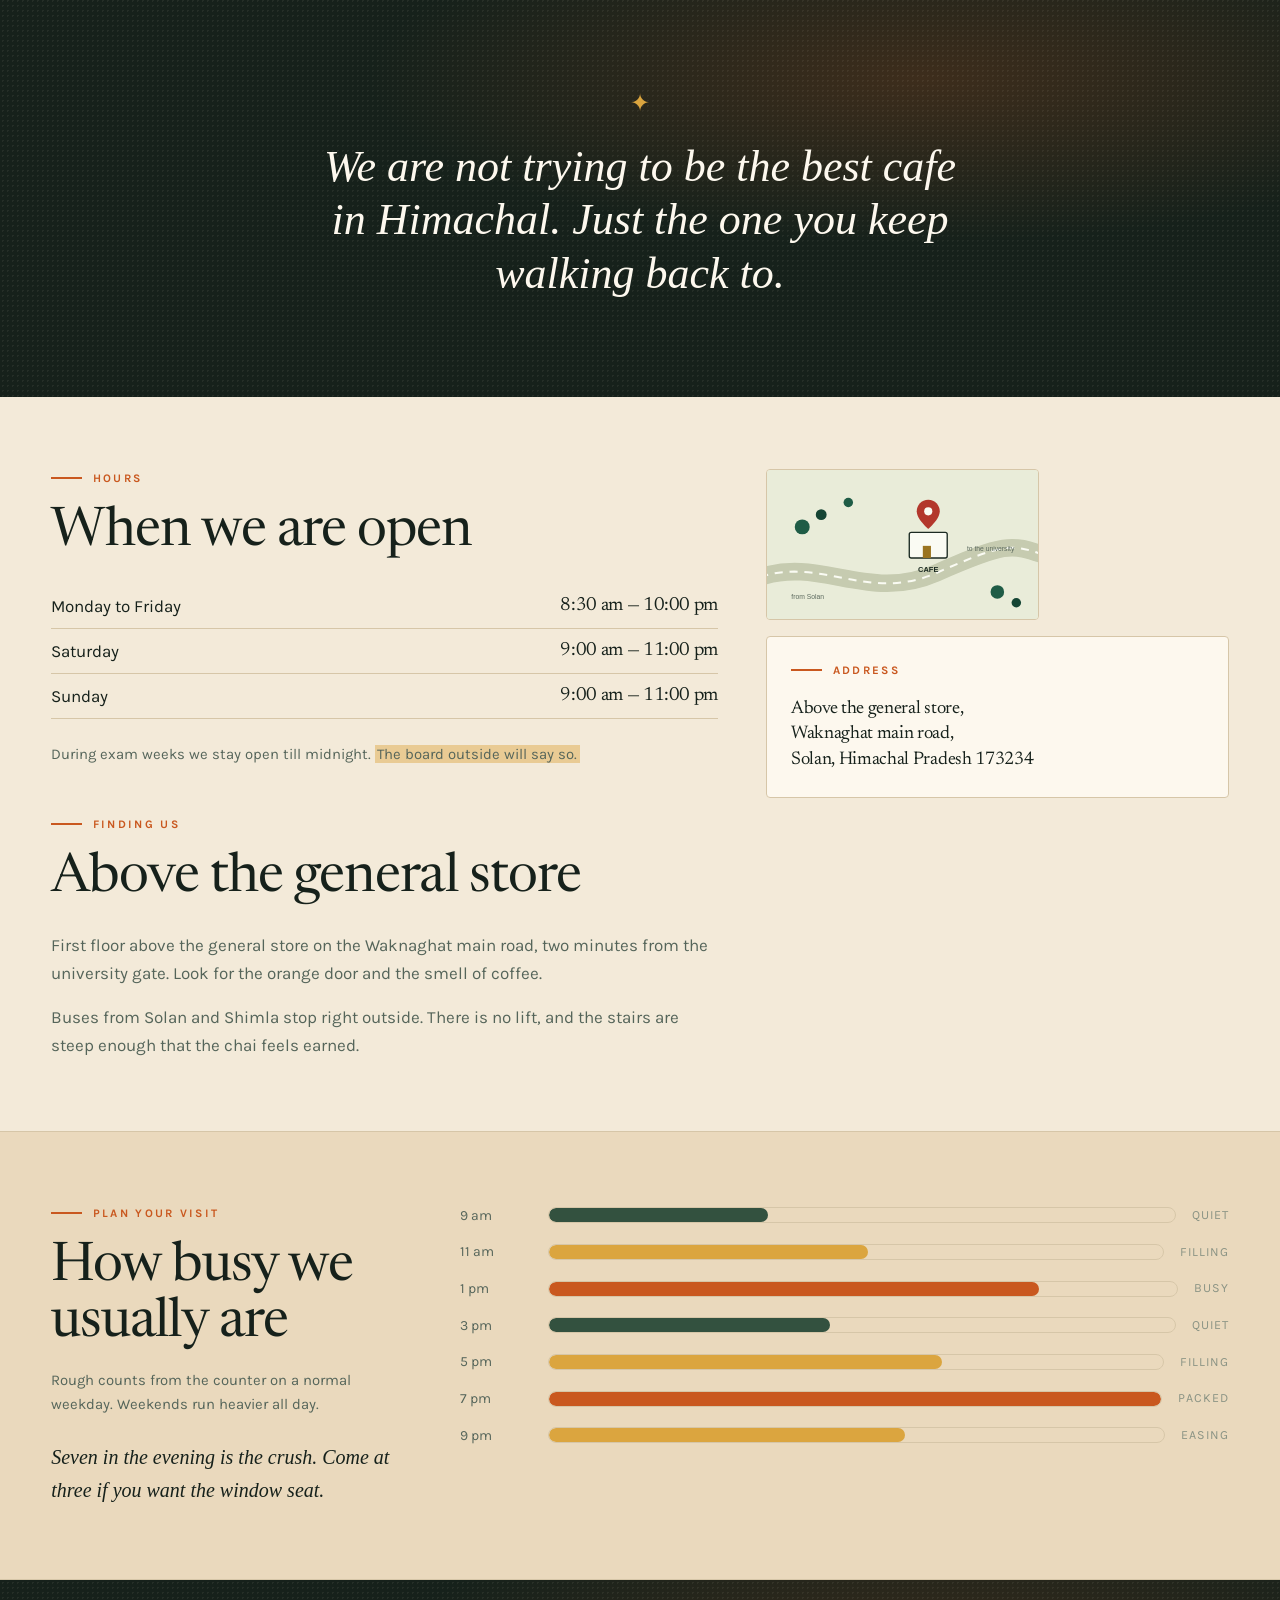
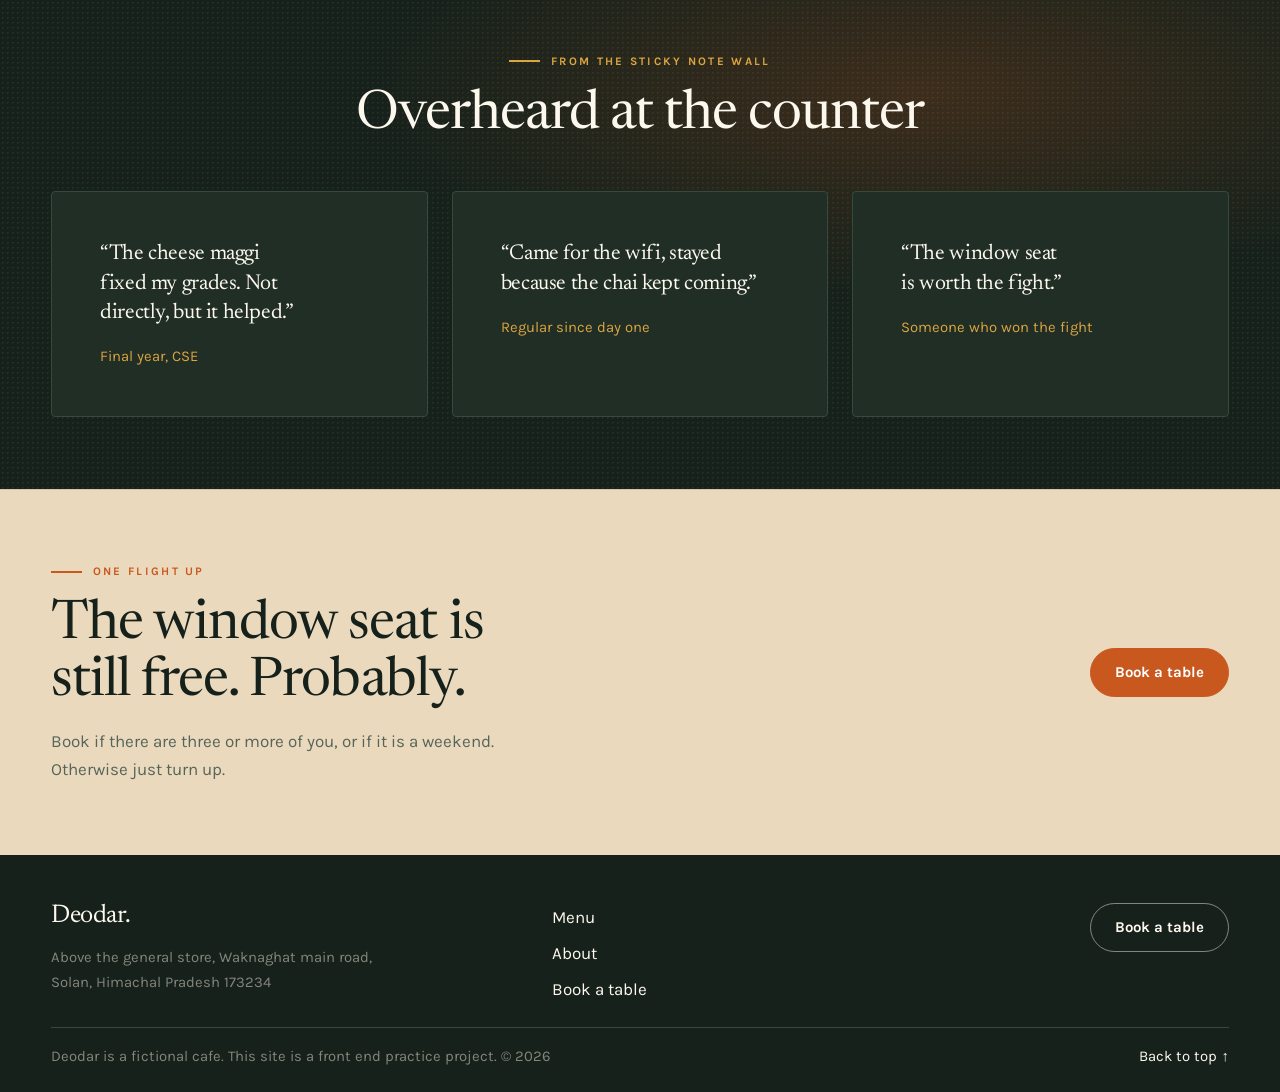
==== commit ec4d6543: "copy(hero): tighten the stand-first, add fact pills where the hero was bare" ====
--- a/index.html
+++ b/index.html
@@ -60,7 +60,7 @@
         <div class="col-lg-6">
           <p class="eyebrow">Waknaghat main road · Solan, <abbr title="Himachal Pradesh">HP</abbr></p>
           <h1 class="mb-4">Coffee and maggi, halfway up the hill.</h1>
-          <p class="lede text-light-soft mb-4">A small cafe with fifteen tables, a wood stove in winter and the kind of chai that gets students through exam week. Come as you are, stay as long as you like.</p>
+          <p class="lede text-light-soft mb-4">Fifteen tables, a wood stove in winter, and chai that gets students through exam week.</p>
           <div class="d-flex flex-wrap gap-2 mb-4">
             <a class="btn btn-primary t-light-inline" href="menu.html">See the menu</a>
             <a class="btn btn-primary t-dark-inline" href="menu.html#dusk">See the menu</a>
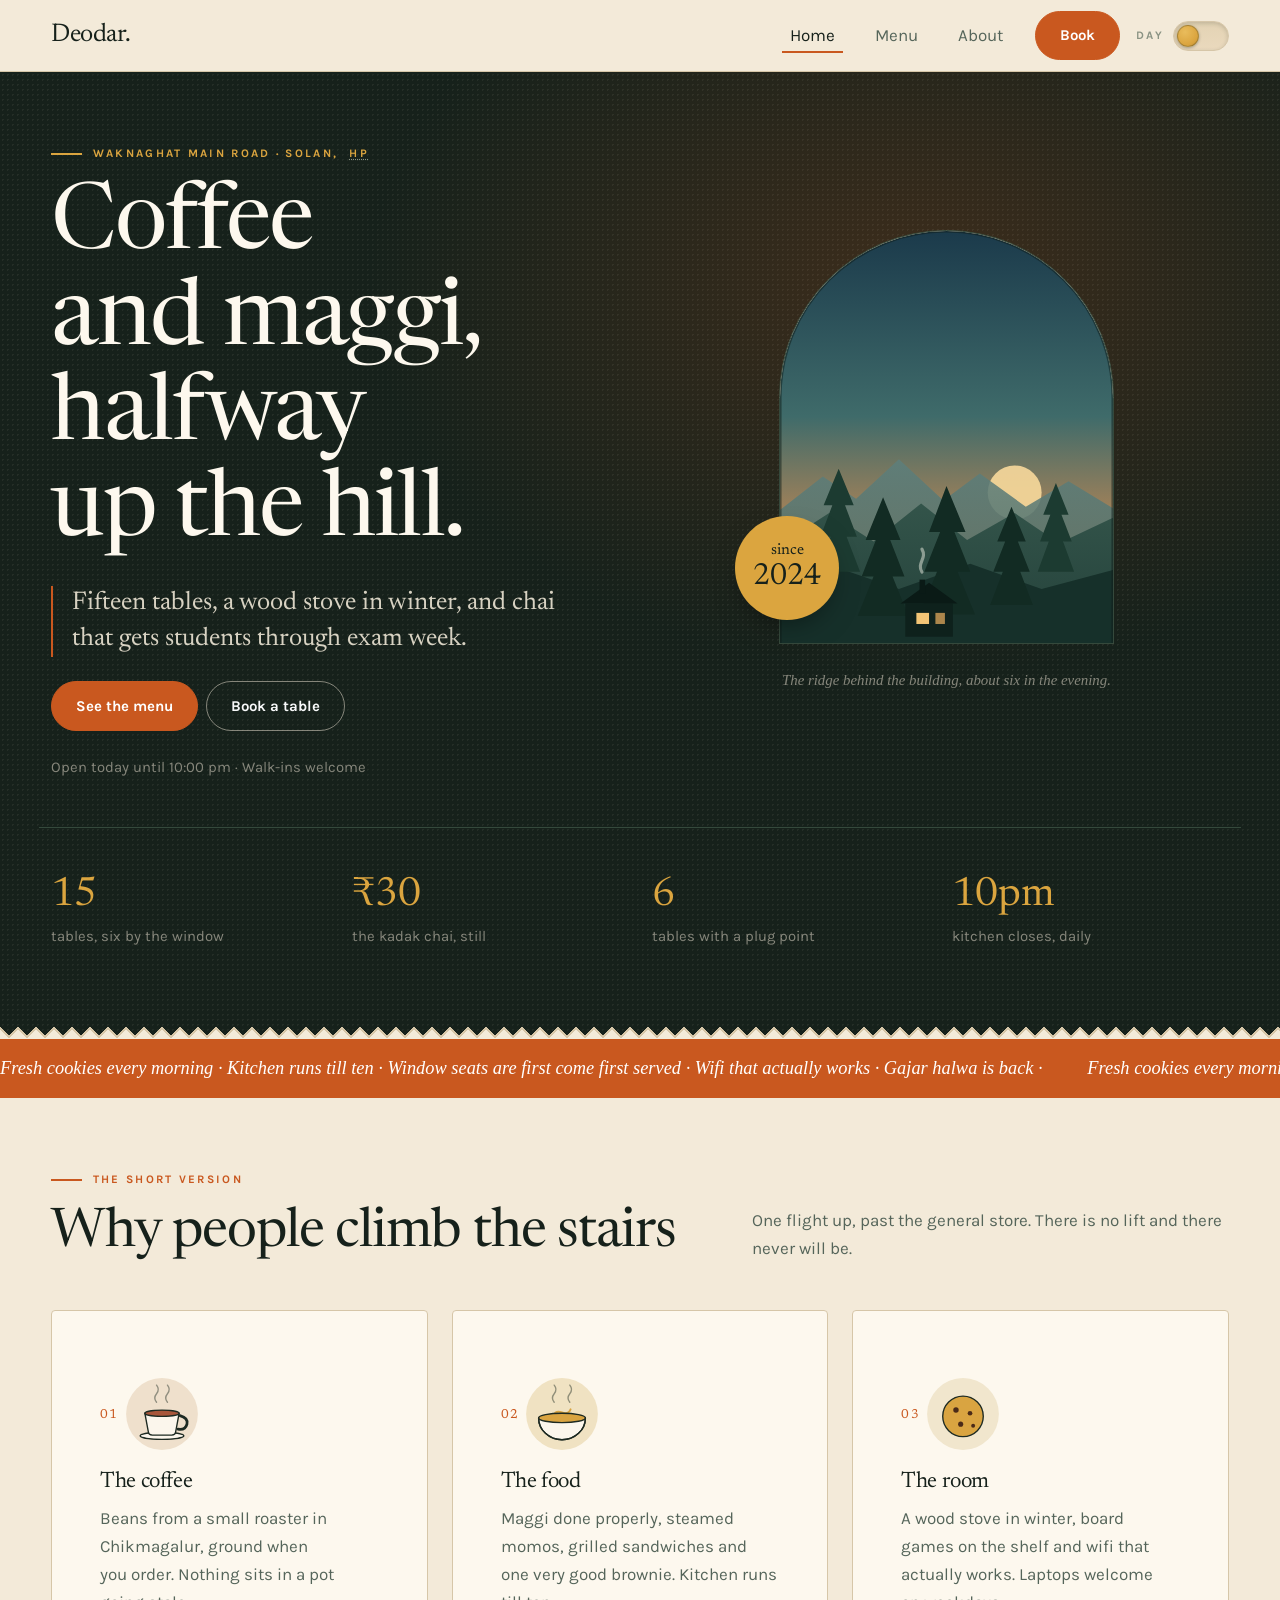
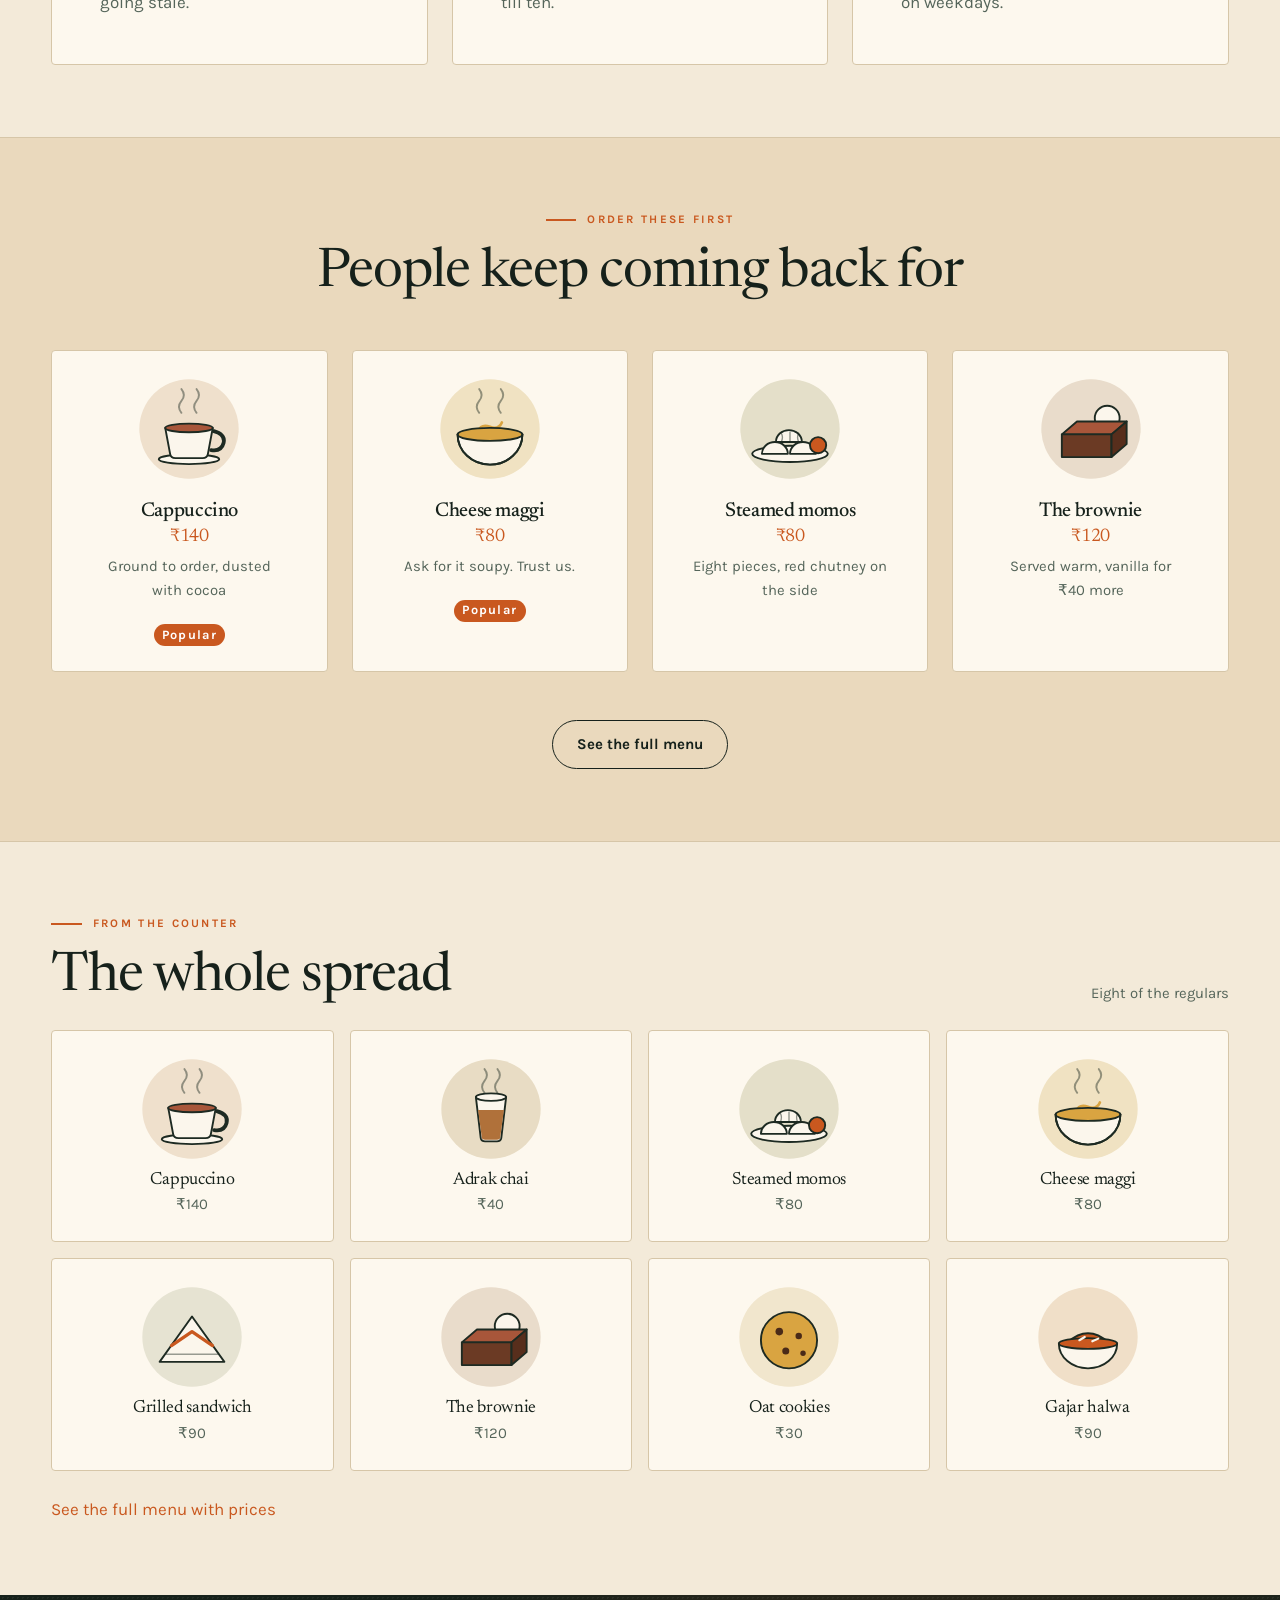
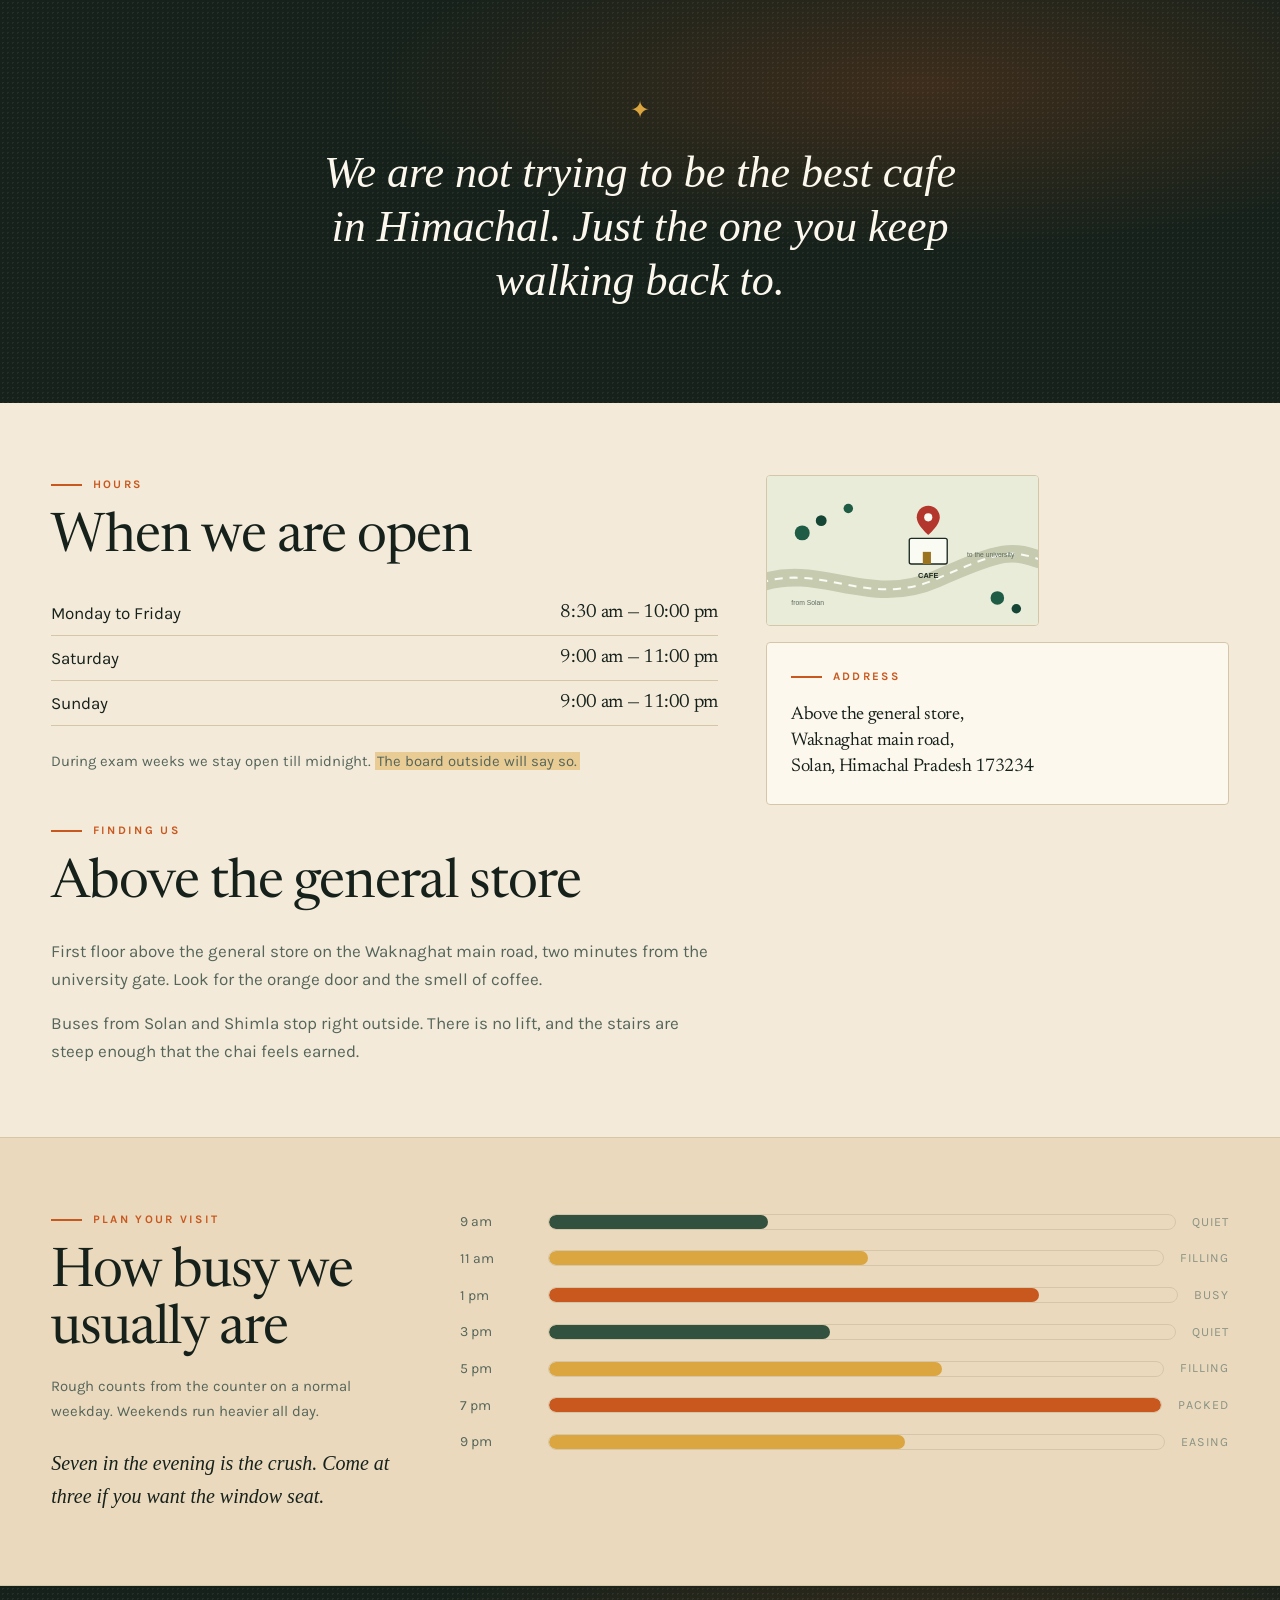
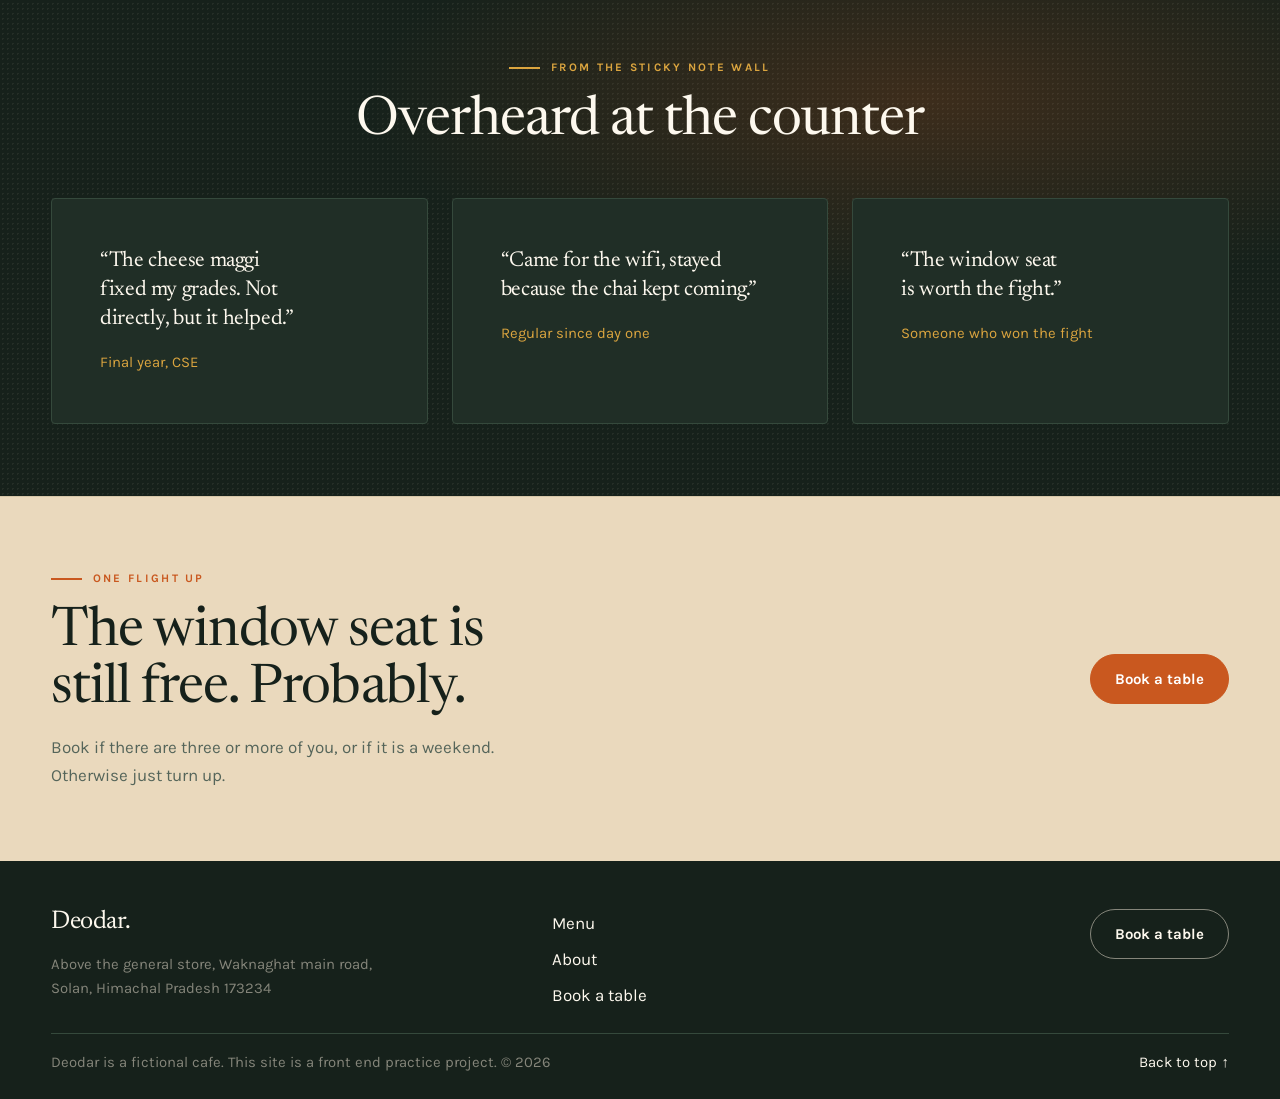
==== commit 6ef385ab: "copy: stop claiming who drew the pictures" ====
--- a/index.html
+++ b/index.html
@@ -187,10 +187,10 @@
     <div class="container-xxl py-lg-4">
       <div class="row align-items-end g-3 mb-4">
         <div class="col-md-8">
-          <p class="eyebrow">Drawn at the counter</p>
+          <p class="eyebrow">From the counter</p>
           <h2 class="mb-0">The whole spread</h2>
         </div>
-        <div class="col-md-4 text-md-end"><p class="small text-soft mb-0 d-md-none">Swipe sideways →</p><p class="small text-soft mb-0 d-none d-md-block">All eight, drawn by us</p></div>
+        <div class="col-md-4 text-md-end"><p class="small text-soft mb-0 d-md-none">Swipe sideways →</p><p class="small text-soft mb-0 d-none d-md-block">Eight of the regulars</p></div>
       </div>
 
       <div class="rail">
@@ -244,7 +244,7 @@
 
         <div class="col-lg-5">
           <div class="sticky-media">
-            <img class="img-fluid rounded border mb-3" src="images/find-us.svg" alt="Hand drawn map showing the cafe on the main road, with a pin above the general store" width="273" height="150">
+            <img class="img-fluid rounded border mb-3" src="images/find-us.svg" alt="Map showing the cafe on the main road, with a pin above the general store" width="273" height="150">
             <div class="card"><div class="card-body p-4">
               <p class="eyebrow mb-3">Address</p>
               <address class="serif mb-0" style="font-size:1.15rem;font-style:normal;line-height:1.4">Above the general store,<br>Waknaghat main road,<br>Solan, Himachal Pradesh 173234</address>
--- a/theme.css
+++ b/theme.css
@@ -448,3 +448,62 @@
     overflow-wrap: break-word;
   }
 }
+
+/* ---------------------------------------------------------------------------
+   Stand-first.
+   The paragraph under each headline used to be a flat block of dim body text
+   that read like filler. It is now set in the display serif, brighter, and
+   hung off a short rule so it looks like a deliberate stand-first.
+   --------------------------------------------------------------------------- */
+
+.lede {
+  font-family: var(--display);
+  font-size: clamp(1.2rem, 1.05rem + 0.7vw, 1.6rem);
+  line-height: 1.4;
+  max-width: 36ch;
+  padding-left: 1.15rem;
+  border-left: 2px solid var(--orange);
+}
+
+.lede.text-light-soft {
+  color: rgba(243, 234, 217, 0.88) !important;
+}
+
+/* A row of short facts, for the heroes that carry no numbers of their own. */
+
+.fact-row {
+  list-style: none;
+  display: flex;
+  flex-wrap: wrap;
+  gap: 0.5rem;
+  margin: 1.6rem 0 0;
+  padding: 0;
+}
+
+.fact {
+  font-size: 0.74rem;
+  font-weight: 700;
+  letter-spacing: 0.08em;
+  text-transform: uppercase;
+  color: rgba(243, 234, 217, 0.82);
+  border: 1px solid rgba(243, 234, 217, 0.22);
+  border-radius: 999px;
+  padding: 0.45em 0.95em;
+  transition: border-color 0.2s ease, color 0.2s ease;
+}
+
+.fact:hover {
+  border-color: var(--mustard);
+  color: rgba(243, 234, 217, 1);
+}
+
+.fact::before {
+  content: "";
+  display: inline-block;
+  width: 0.38rem;
+  height: 0.38rem;
+  border-radius: 50%;
+  background: var(--mustard);
+  margin-right: 0.55em;
+  vertical-align: 0.09em;
+}
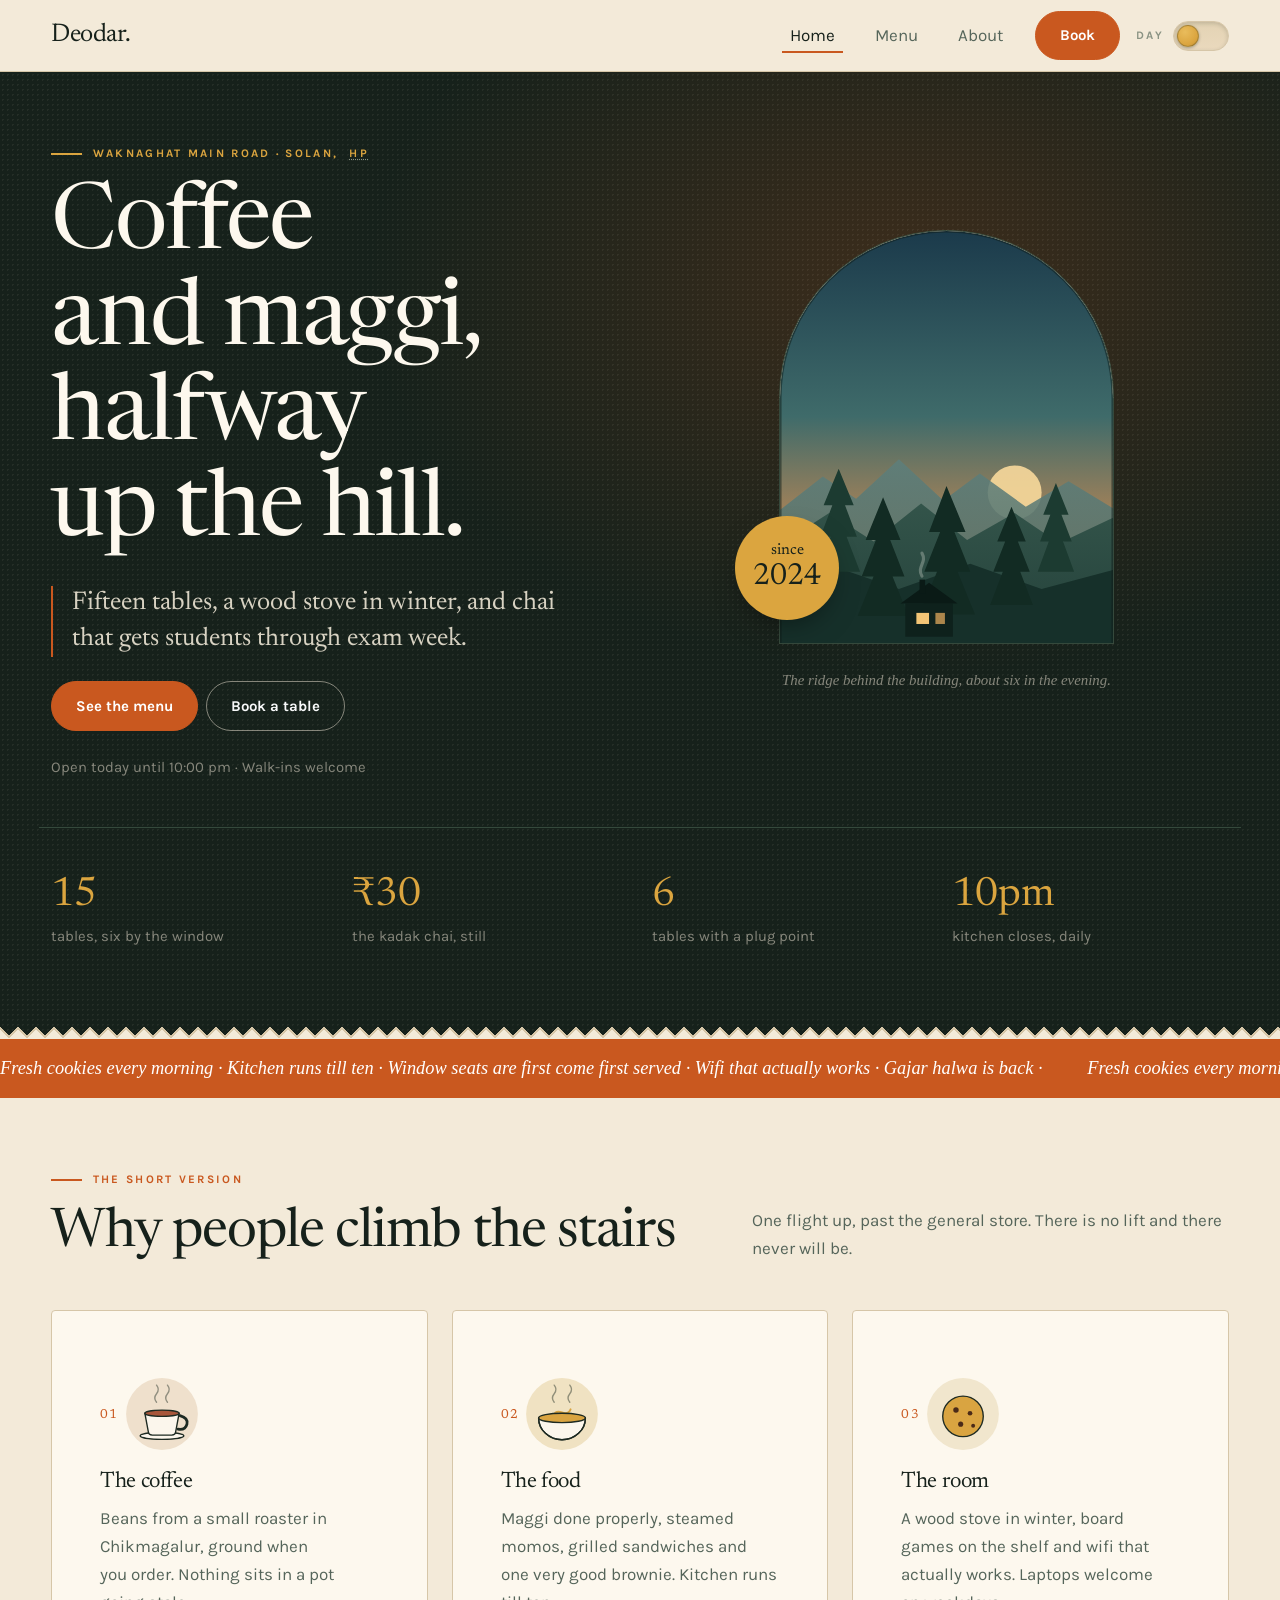
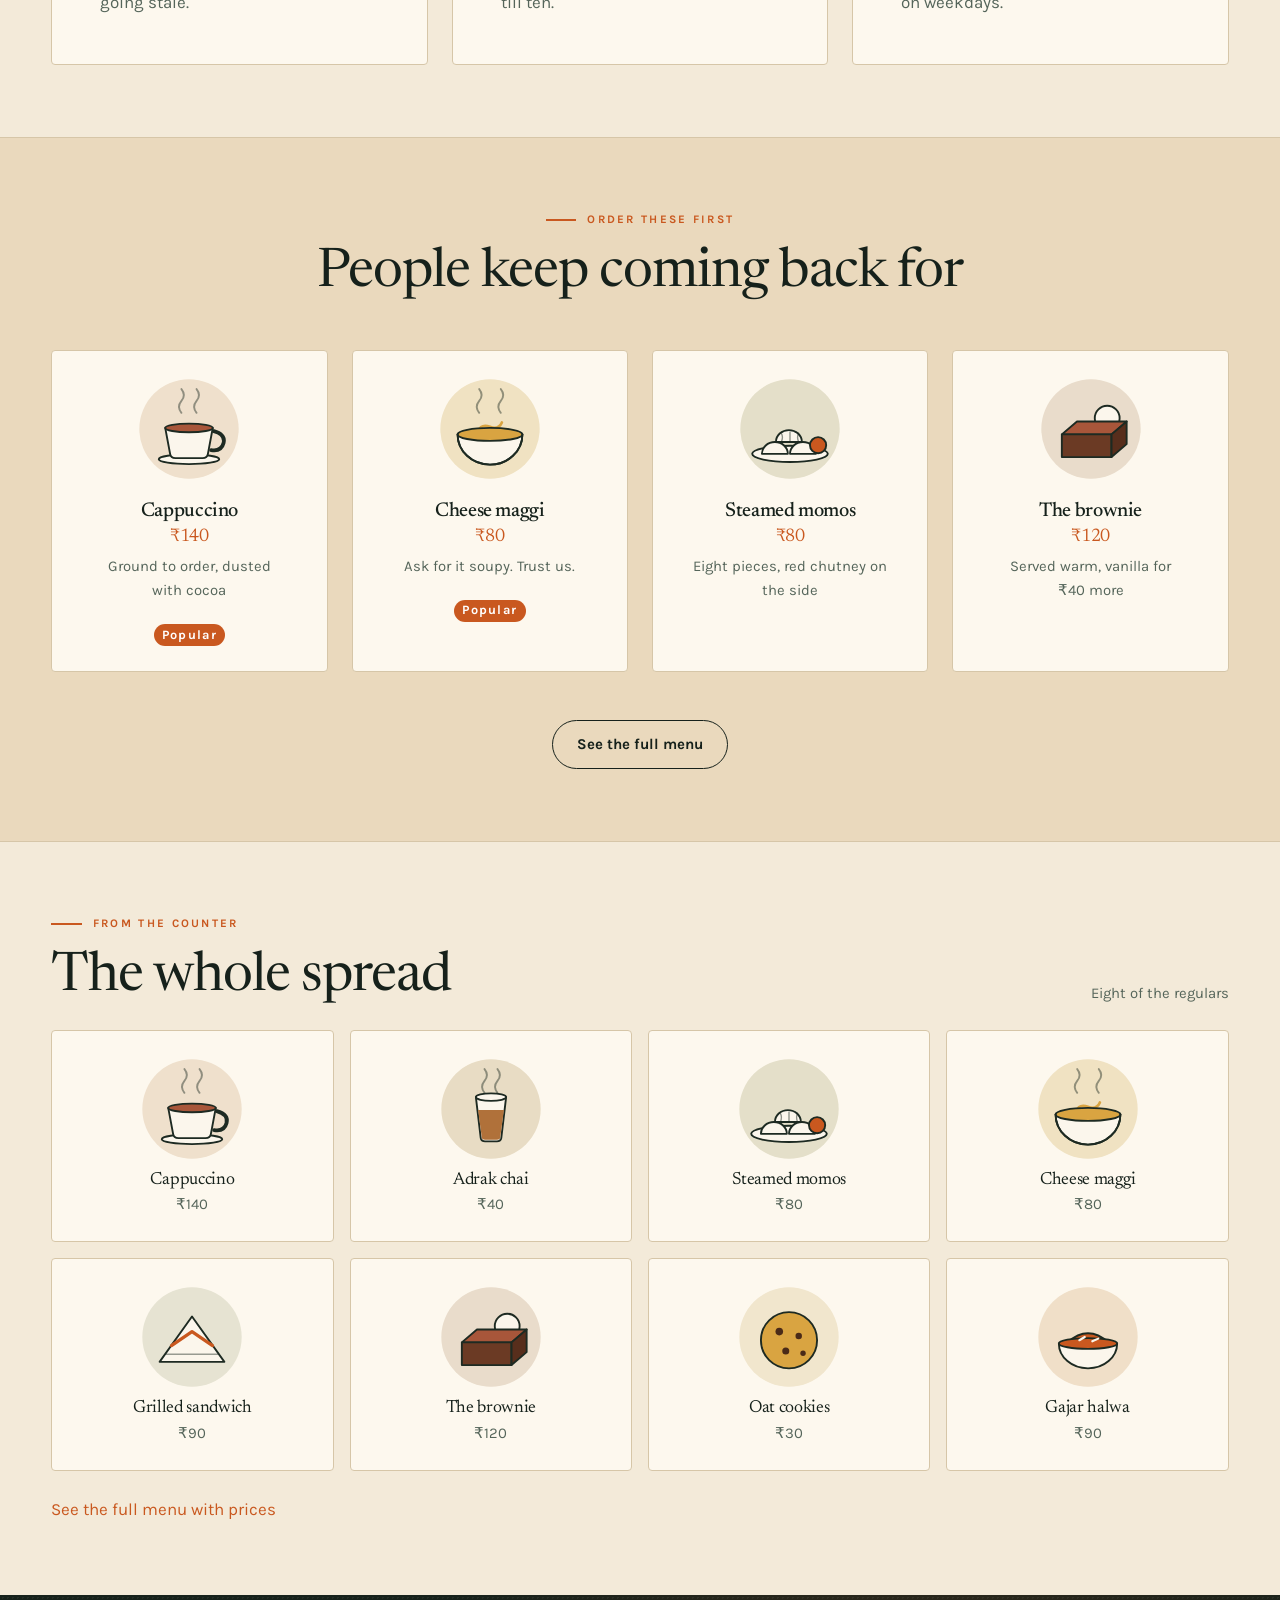
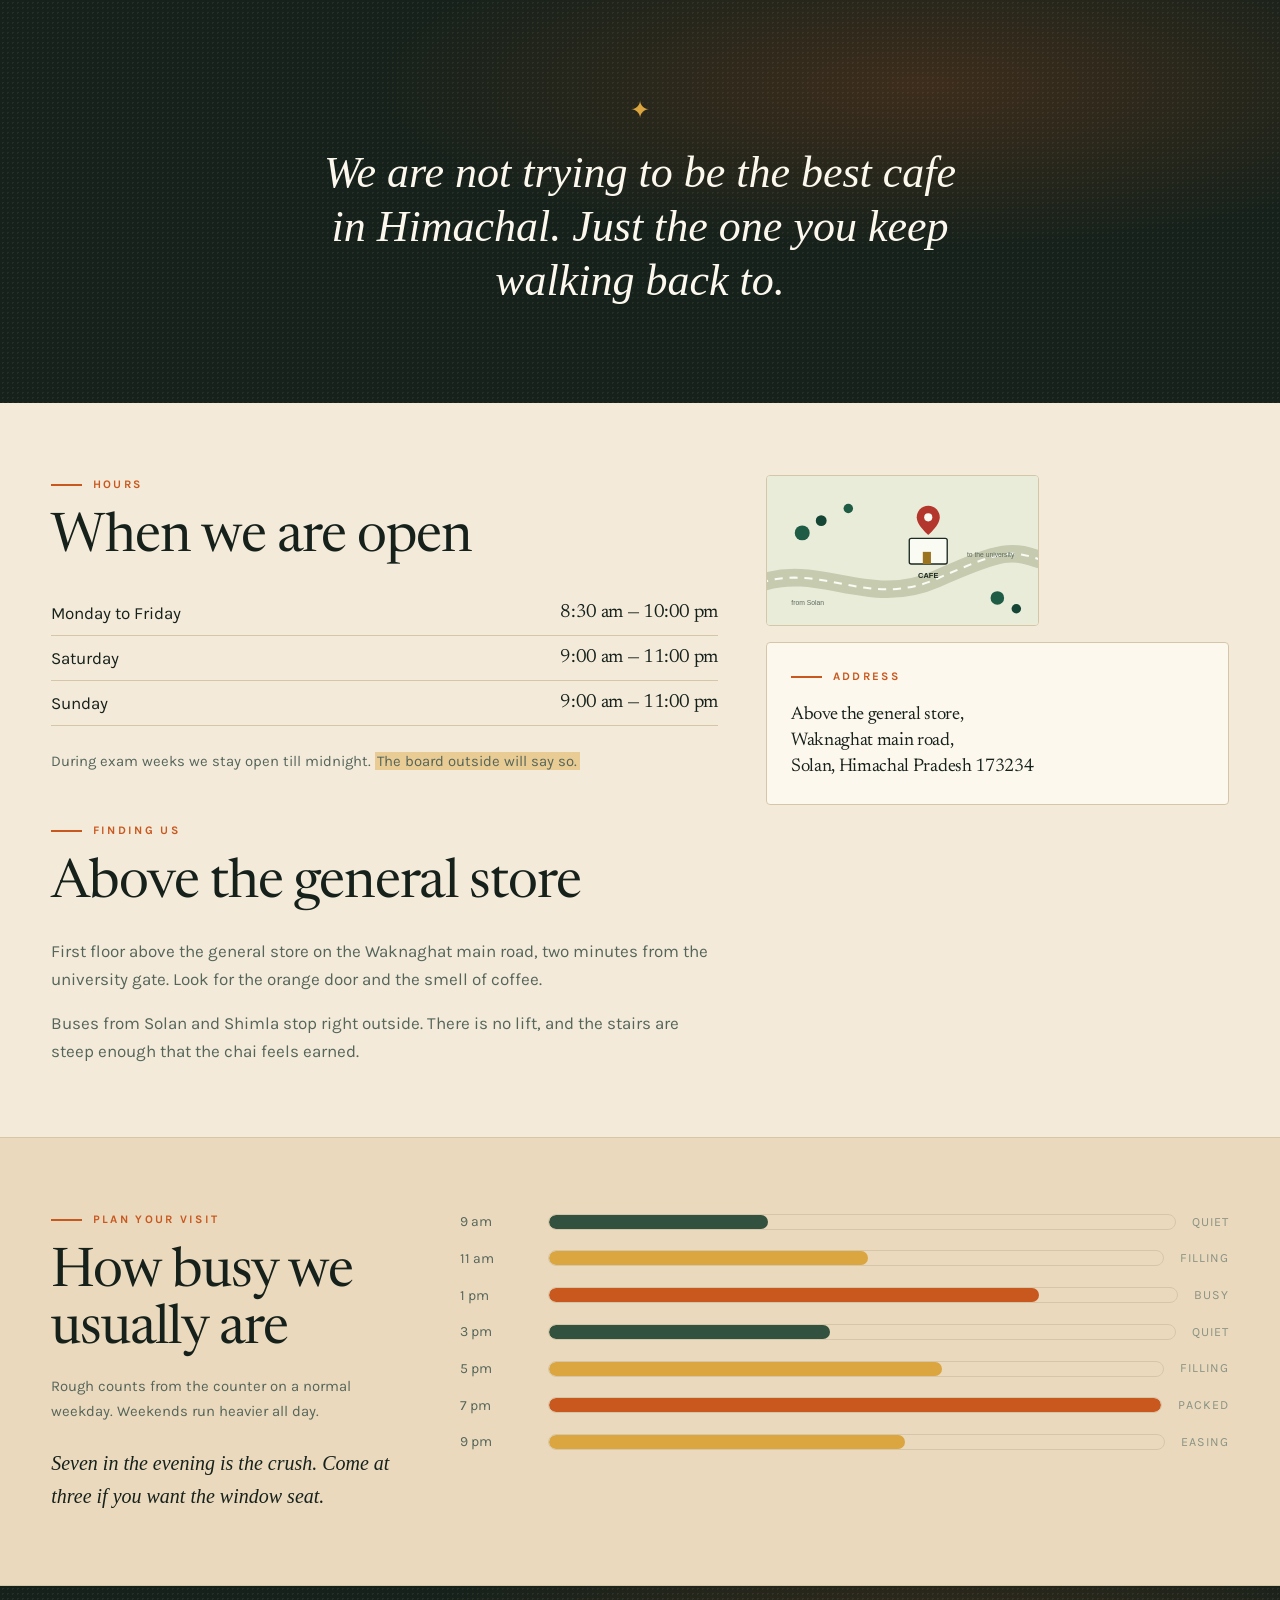
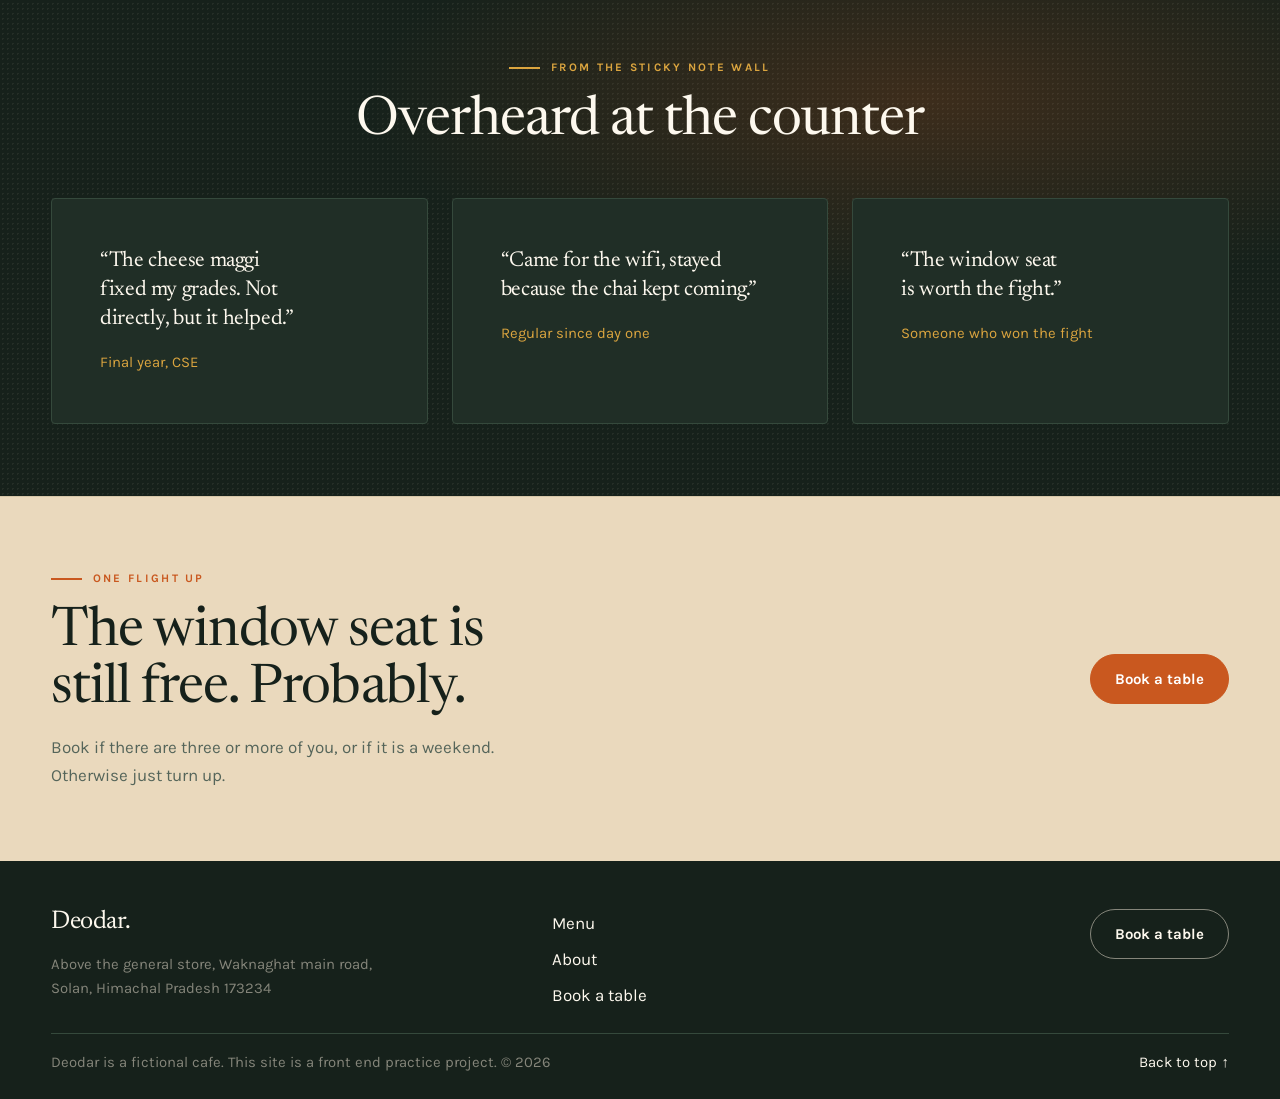
==== commit 5fe61bfd: "match the phone browser bar to the paper background" ====
--- a/index.html
+++ b/index.html
@@ -3,6 +3,7 @@
 <head>
   <meta charset="UTF-8">
   <meta name="viewport" content="width=device-width, initial-scale=1.0">
+  <meta name="theme-color" content="#f3ead9">
   <title>Deodar Cafe · Waknaghat</title>
   <meta name="description" content="Deodar Cafe, a small fictional cafe in Waknaghat, Solan. Coffee, chai, maggi and momos. Built with Bootstrap 5 CSS and no JavaScript.">
   <link rel="icon" type="image/svg+xml" href="images/favicon.svg">
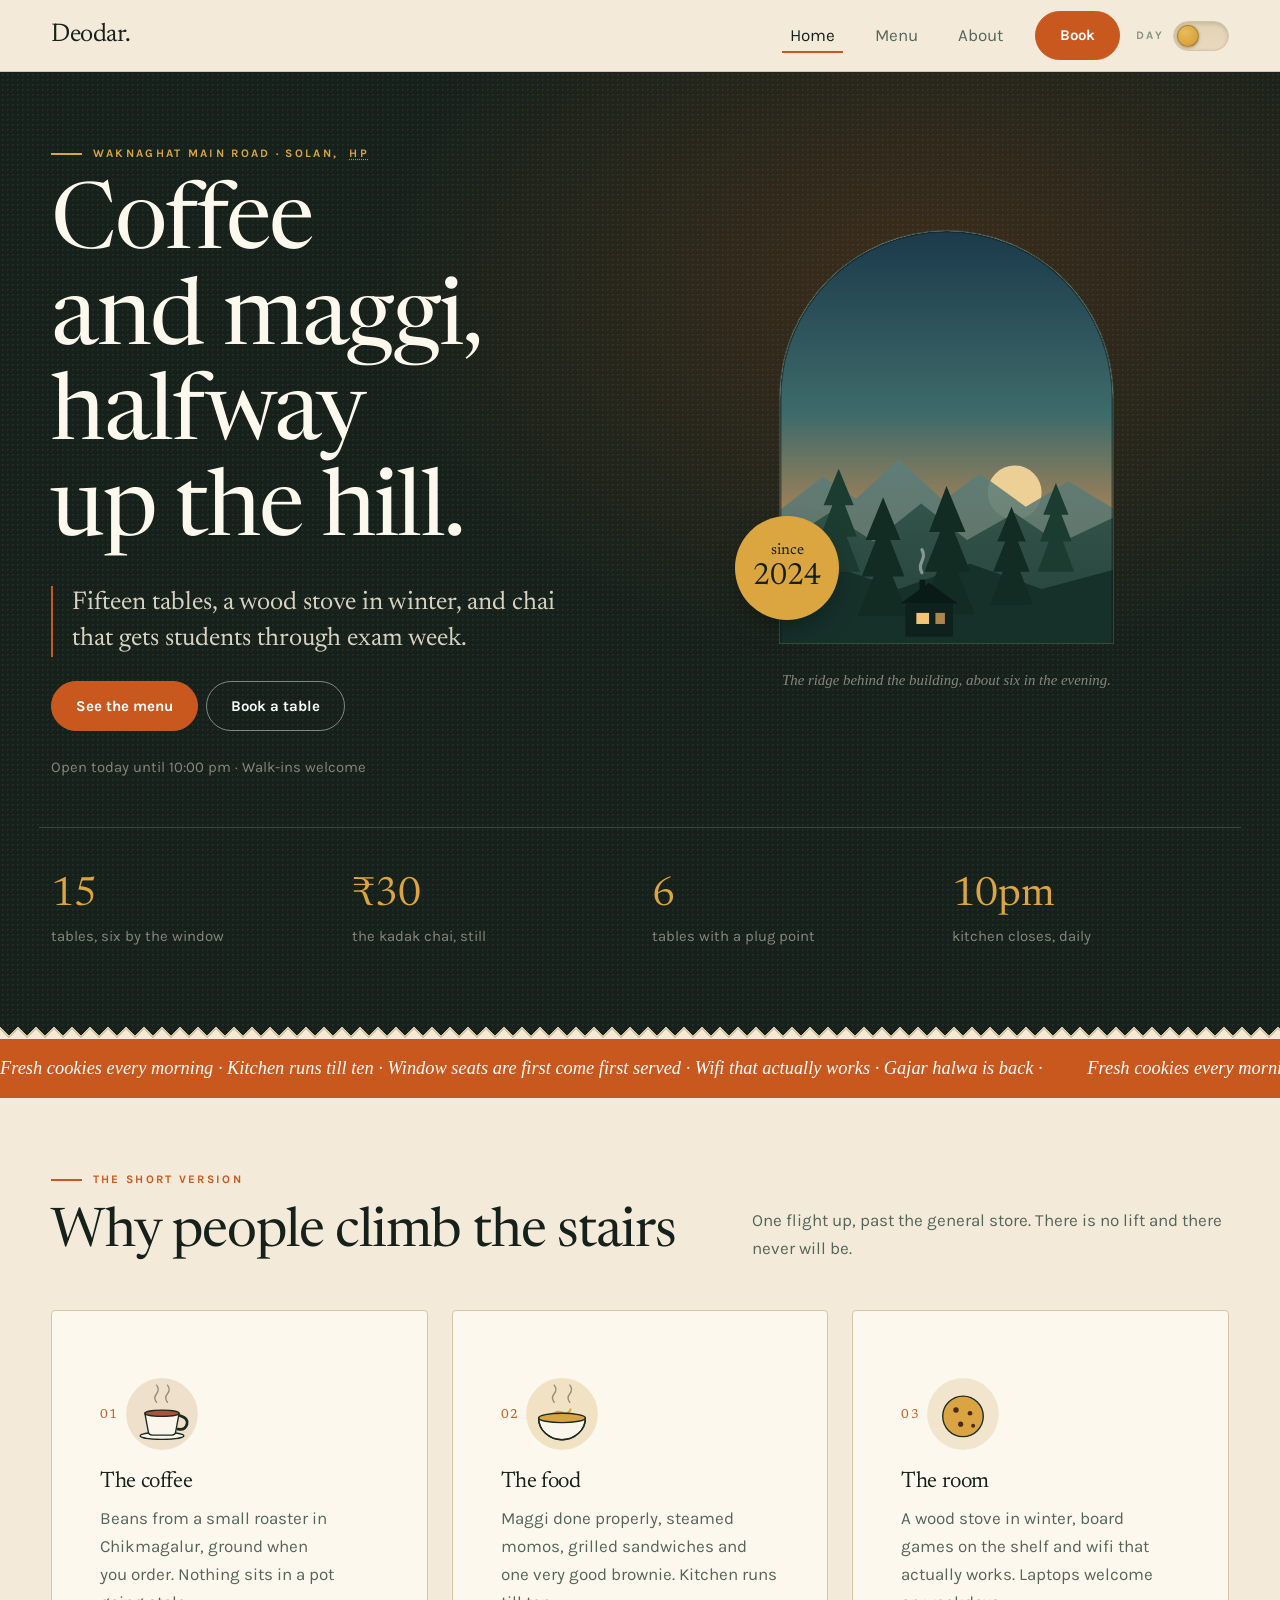
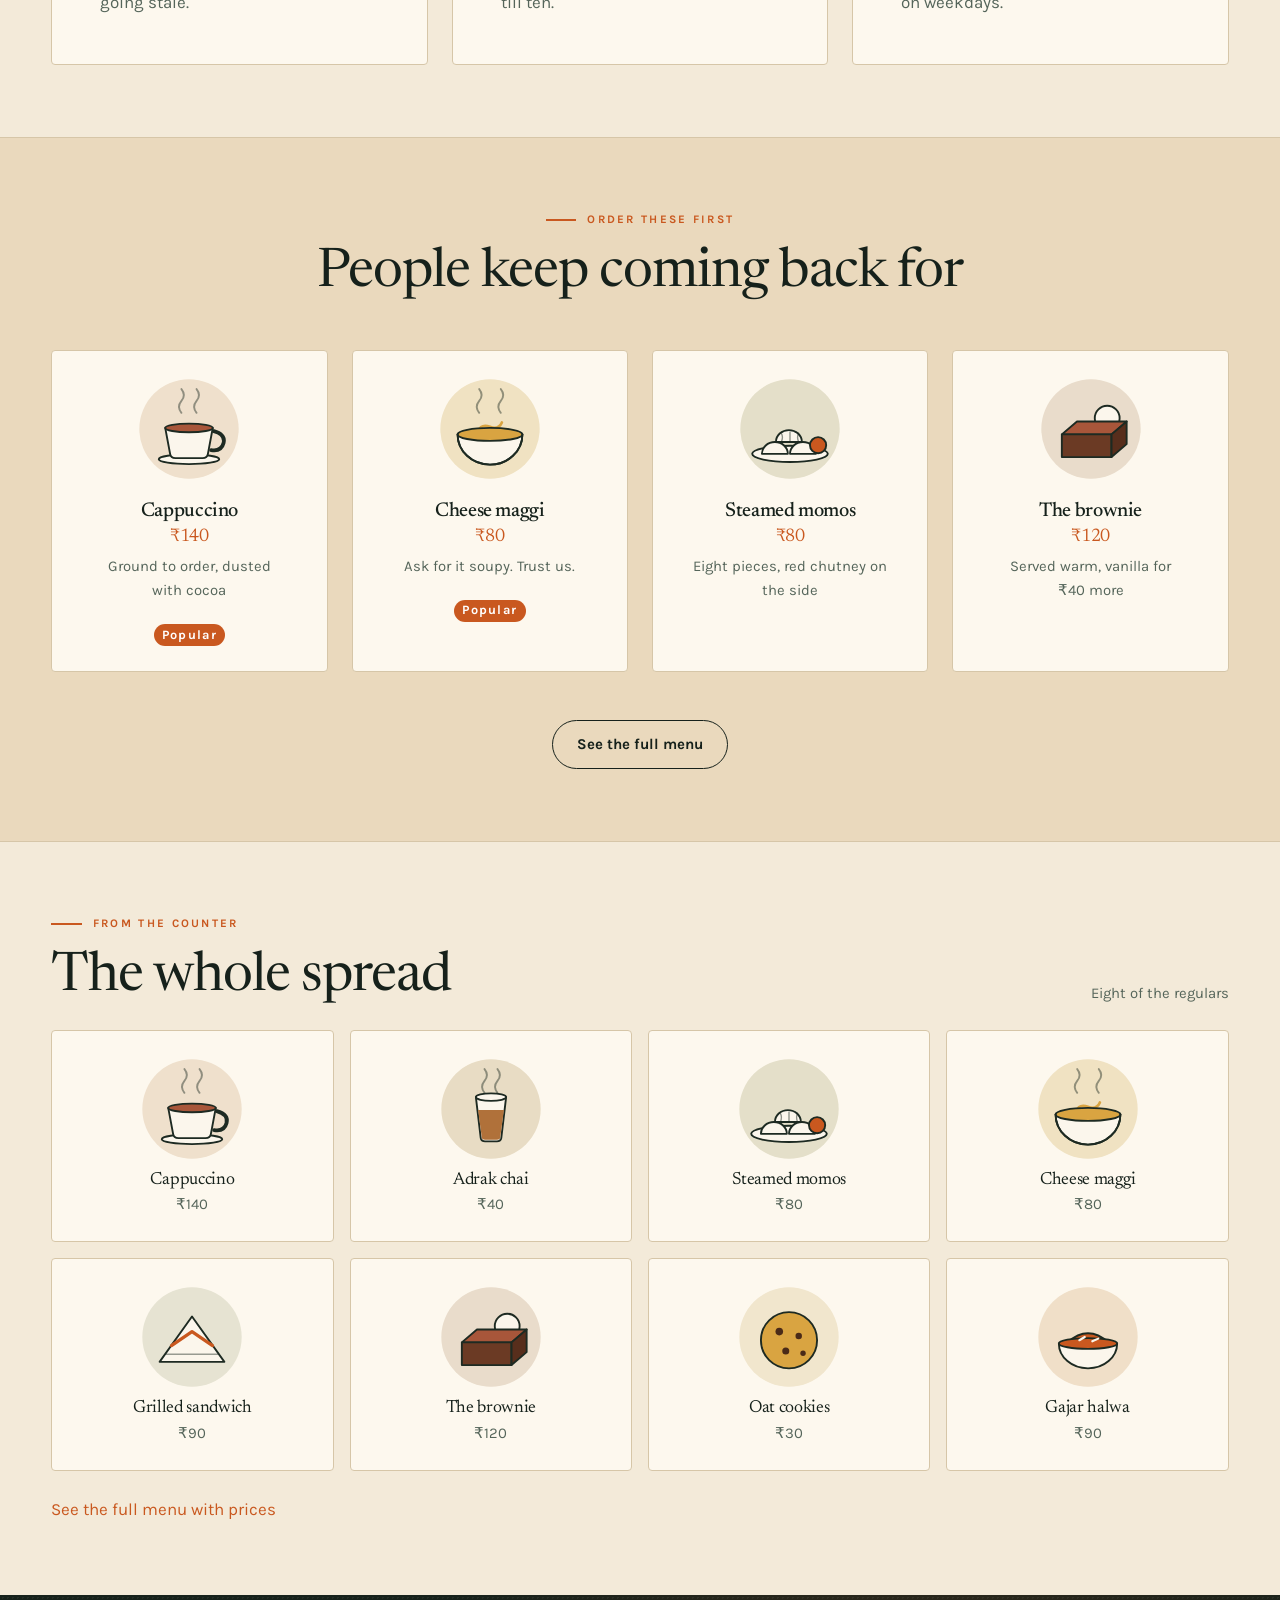
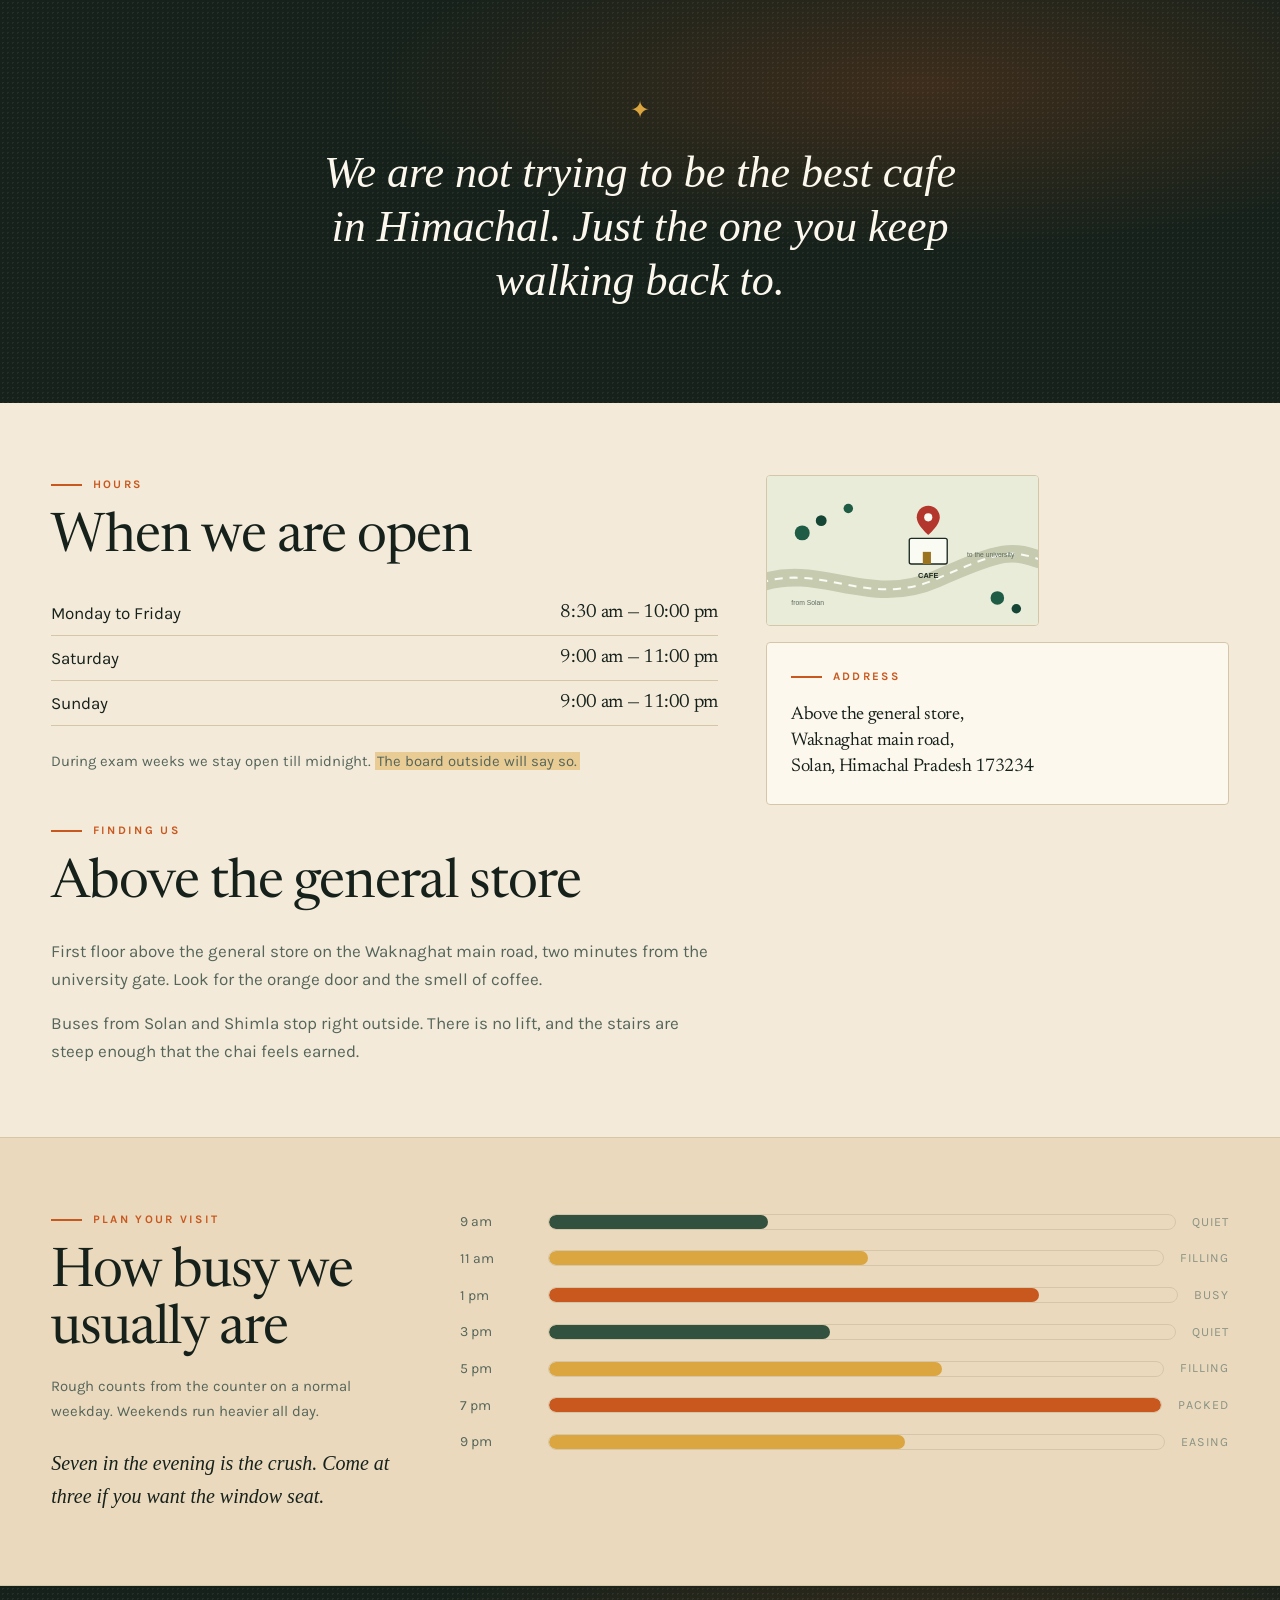
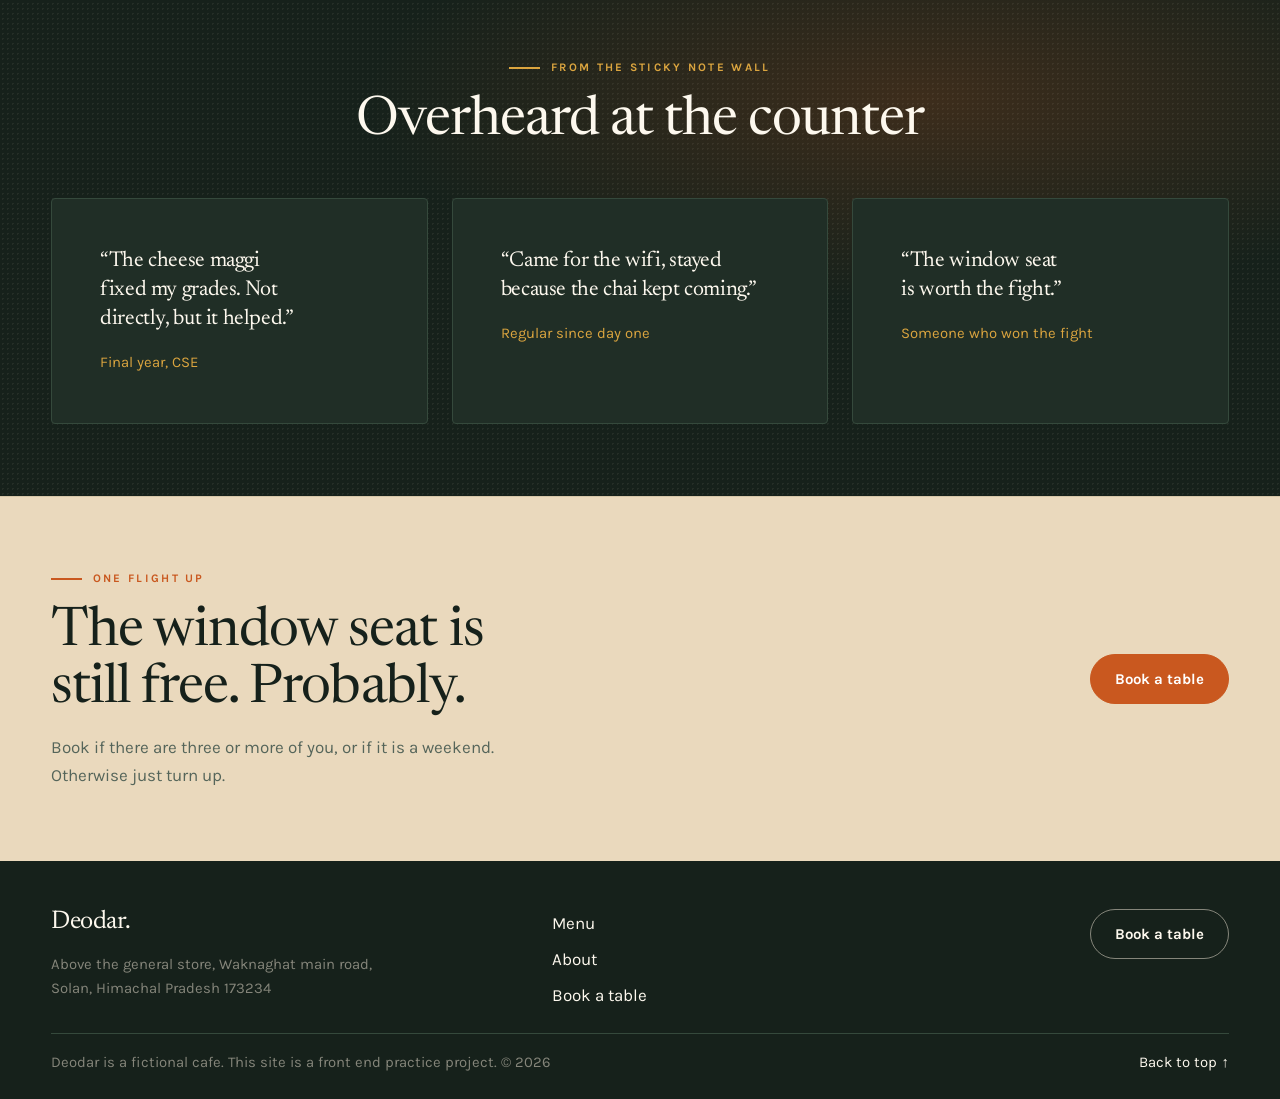
==== commit 3b8d49b1: "hide the back to top arrow from screen readers" ====
--- a/index.html
+++ b/index.html
@@ -348,7 +348,7 @@
     </div>
     <div class="d-flex flex-wrap justify-content-between gap-2 pt-3 border-top small text-light-faint" style="border-color:var(--line-deep) !important">
       <p class="mb-0">Deodar is a fictional cafe. This site is a front end practice project. © 2026</p>
-      <p class="mb-0"><a href="#top">Back to top ↑</a></p>
+      <p class="mb-0"><a href="#top">Back to top <span aria-hidden="true">↑</span></a></p>
     </div>
   </div>
 </footer>
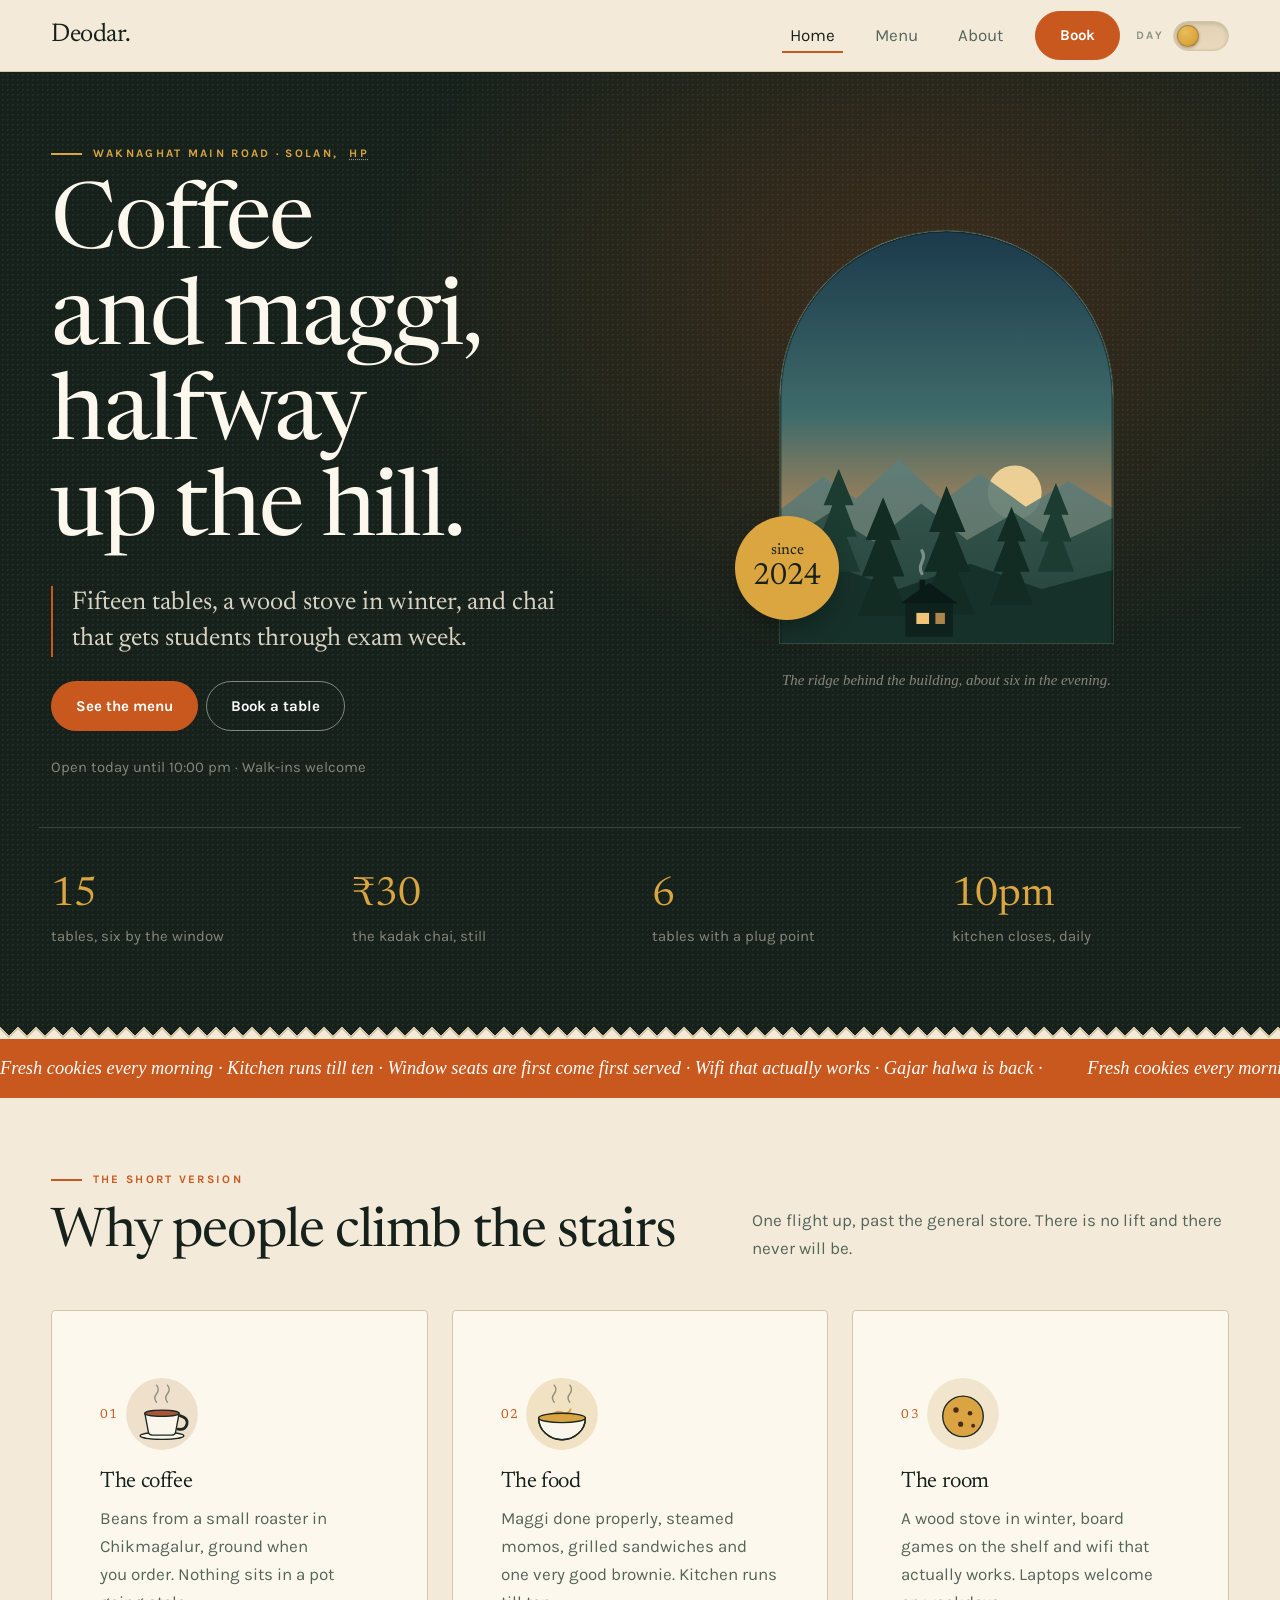
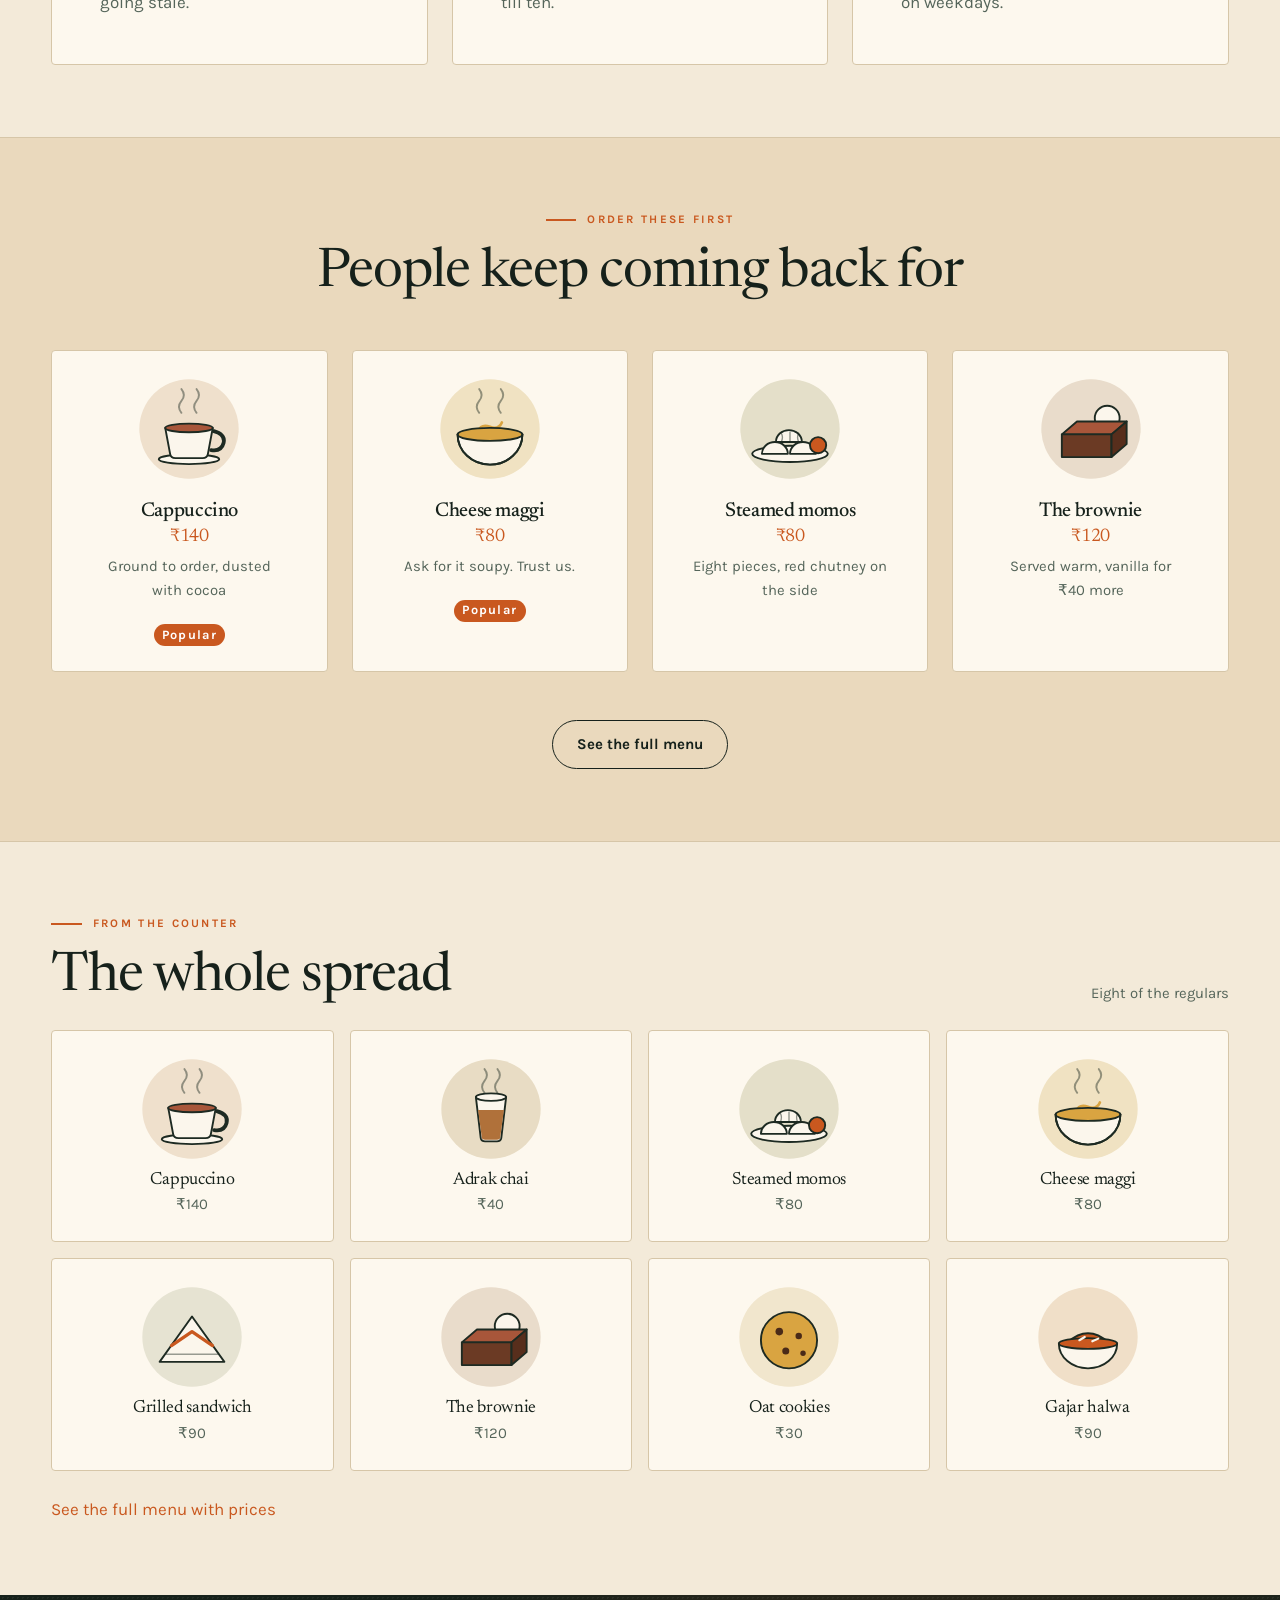
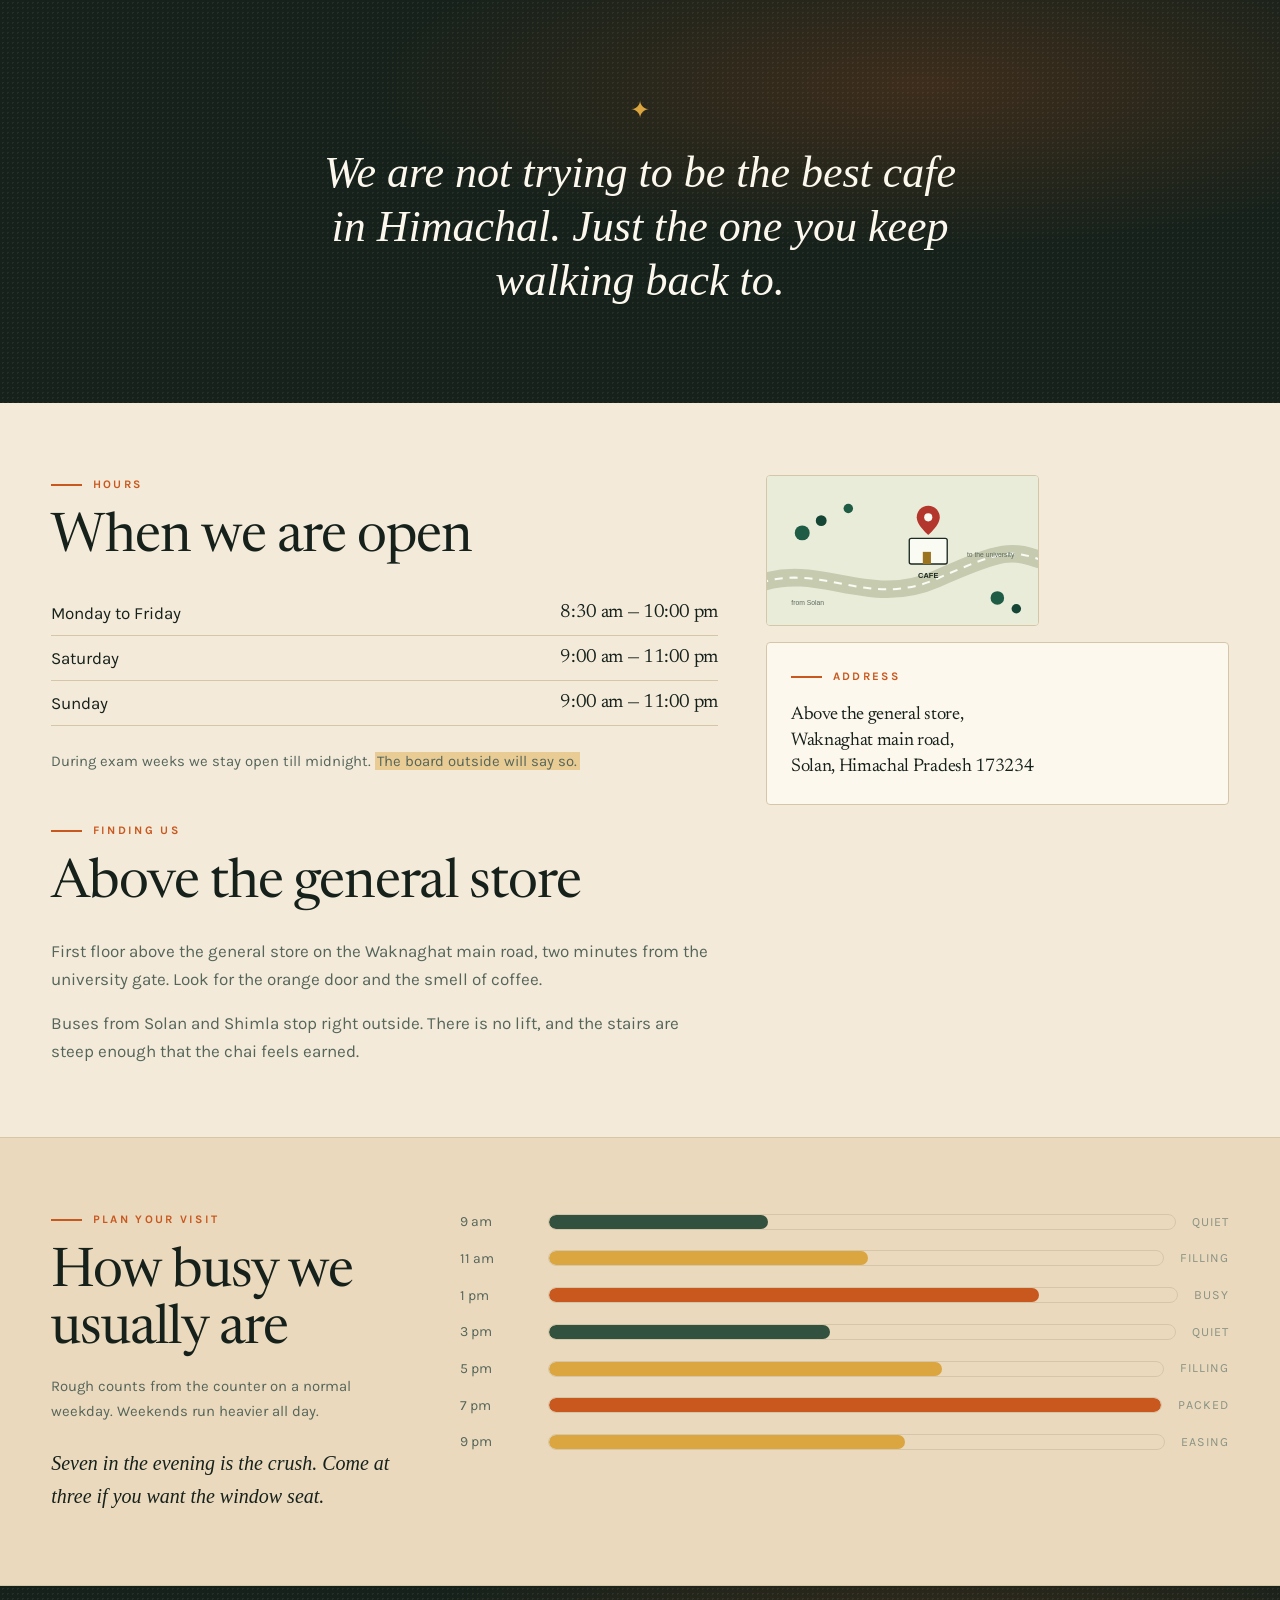
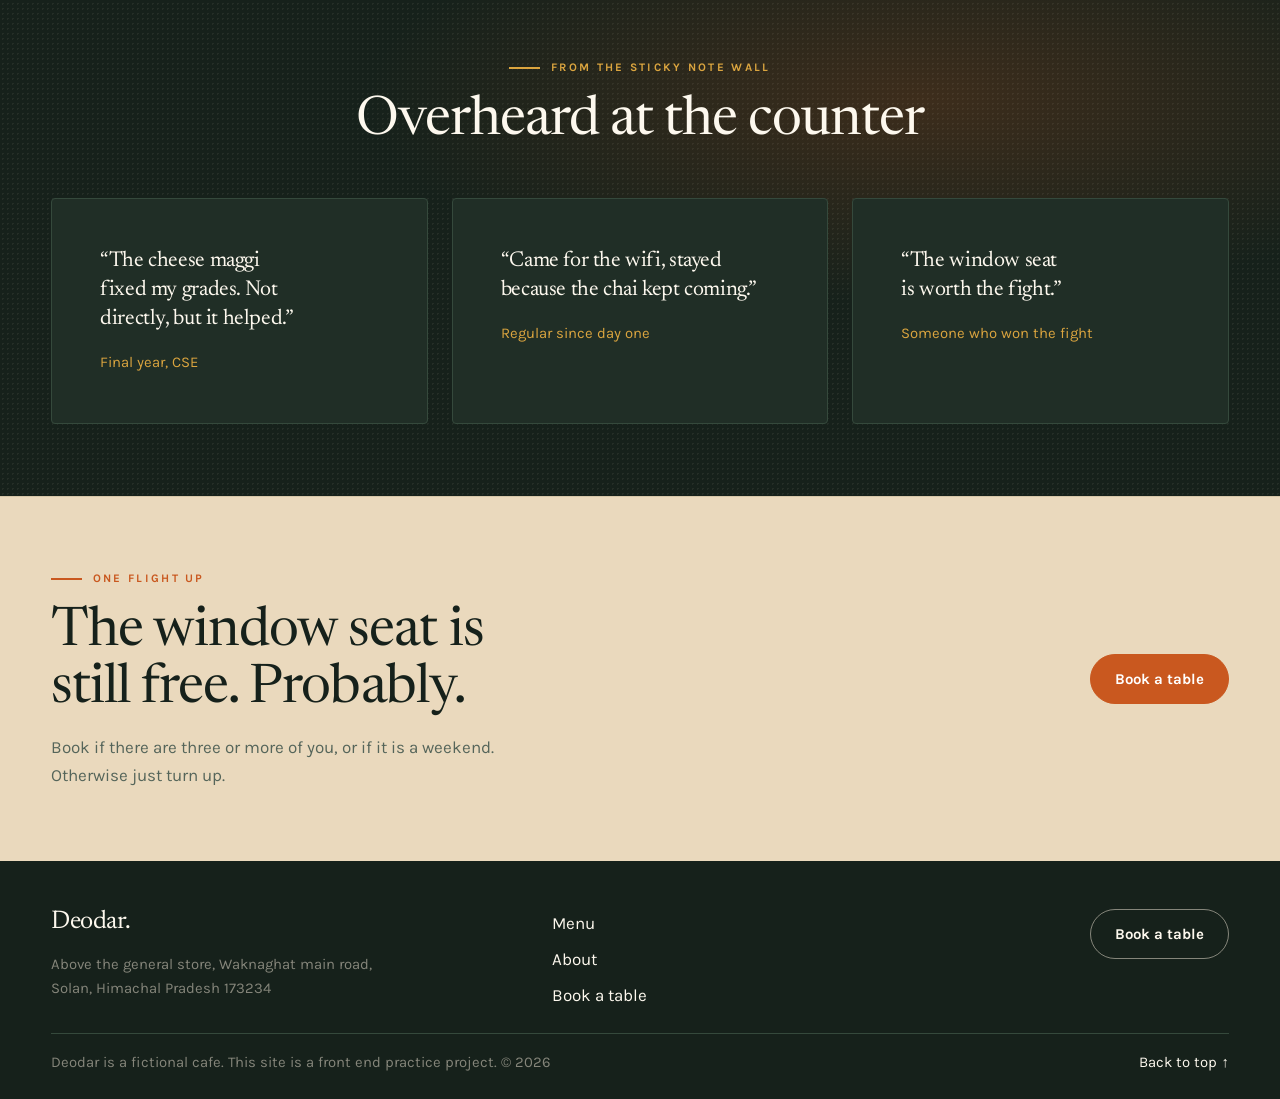
==== commit 24ed8b8c: "give the cafe a link preview card, its images were all svg" ====
--- a/index.html
+++ b/index.html
@@ -6,6 +6,17 @@
   <meta name="theme-color" content="#f3ead9">
   <title>Deodar Cafe · Waknaghat</title>
   <meta name="description" content="Deodar Cafe, a small fictional cafe in Waknaghat, Solan. Coffee, chai, maggi and momos. Built with Bootstrap 5 CSS and no JavaScript.">
+
+  <!-- Link preview card -->
+  <meta property="og:type" content="website">
+  <meta property="og:title" content="Deodar Cafe · Waknaghat">
+  <meta property="og:description" content="A small fictional cafe in Waknaghat, Solan. Coffee, chai, maggi and momos.">
+  <meta property="og:image" content="https://saumilcodes.github.io/deodar-cafe/images/card.png">
+  <meta property="og:image:width" content="1200">
+  <meta property="og:image:height" content="630">
+  <meta property="og:image:alt" content="Deodar trees and Himalayan ridges at dusk, beside the name Deodar Cafe.">
+  <meta property="og:url" content="https://saumilcodes.github.io/deodar-cafe/">
+  <meta name="twitter:card" content="summary_large_image">
   <link rel="icon" type="image/svg+xml" href="images/favicon.svg">
   <link rel="preconnect" href="https://fonts.googleapis.com">
   <link rel="preconnect" href="https://fonts.gstatic.com" crossorigin>
